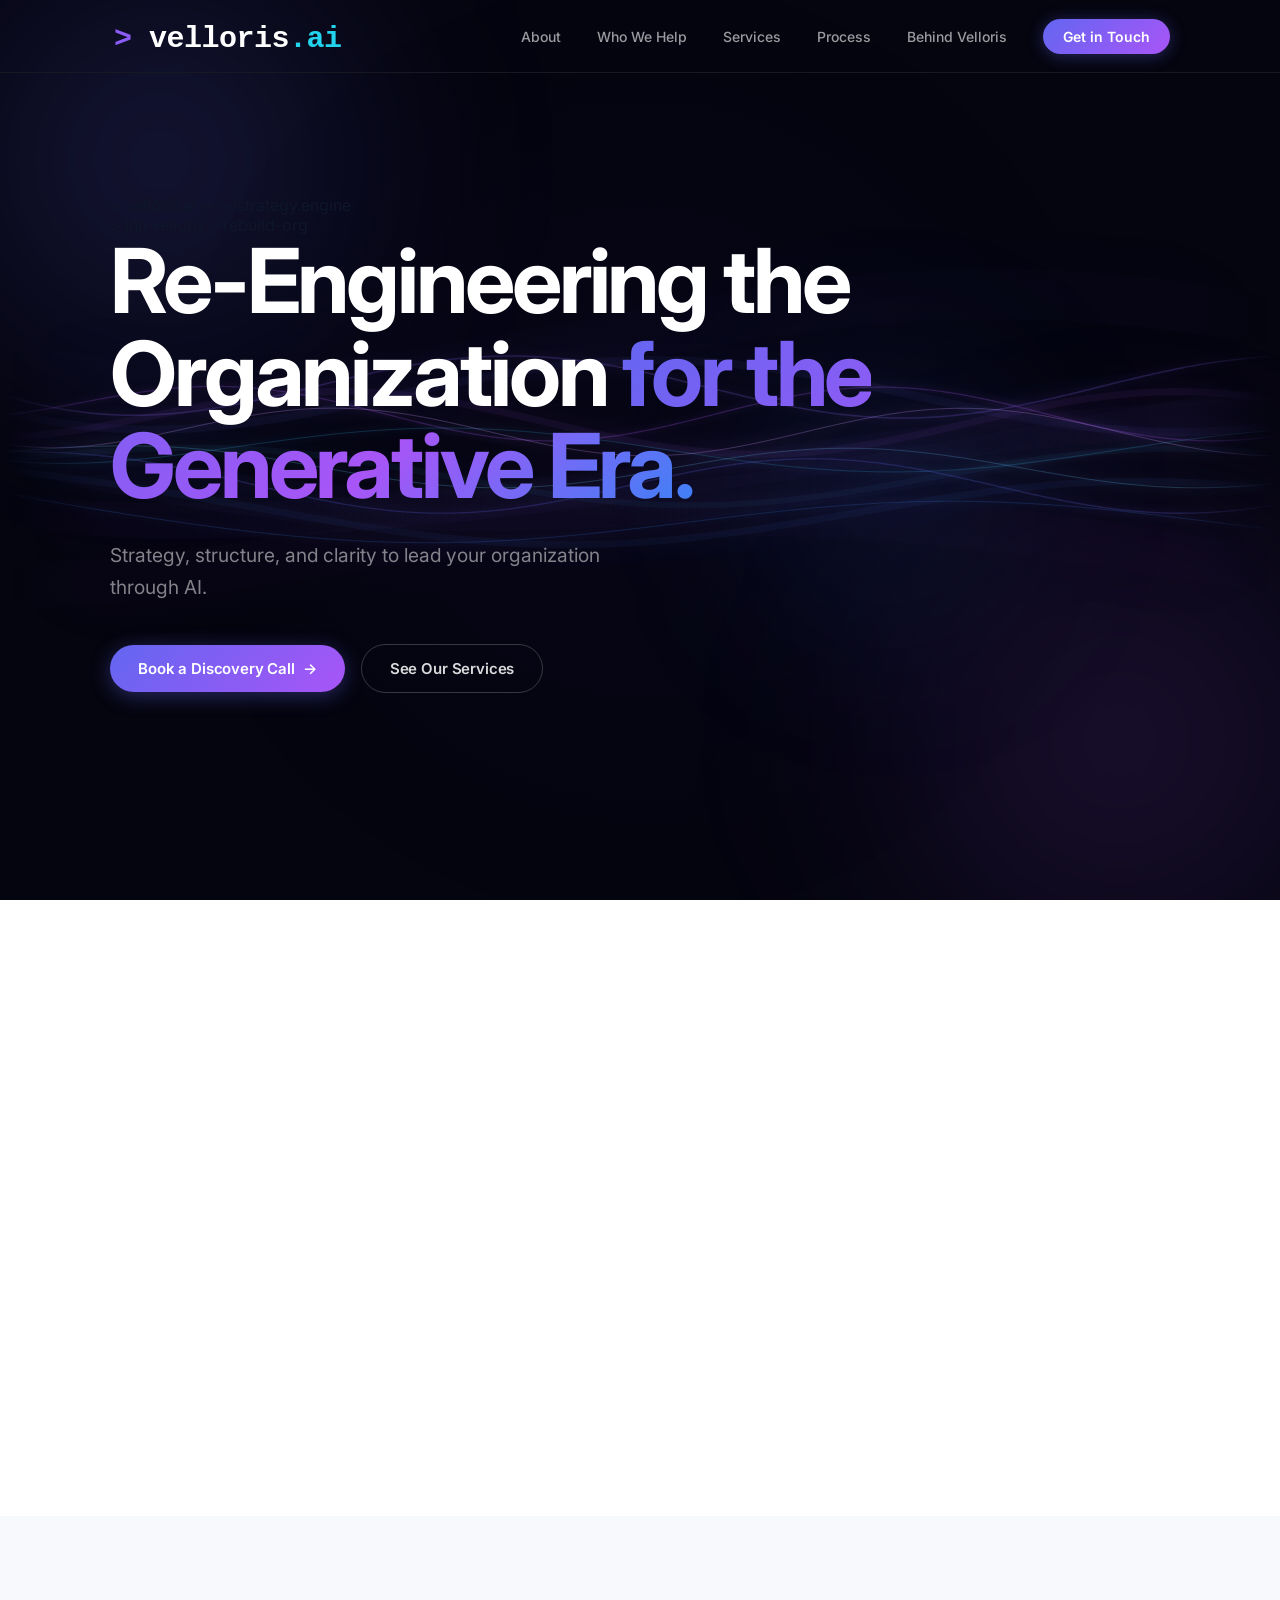
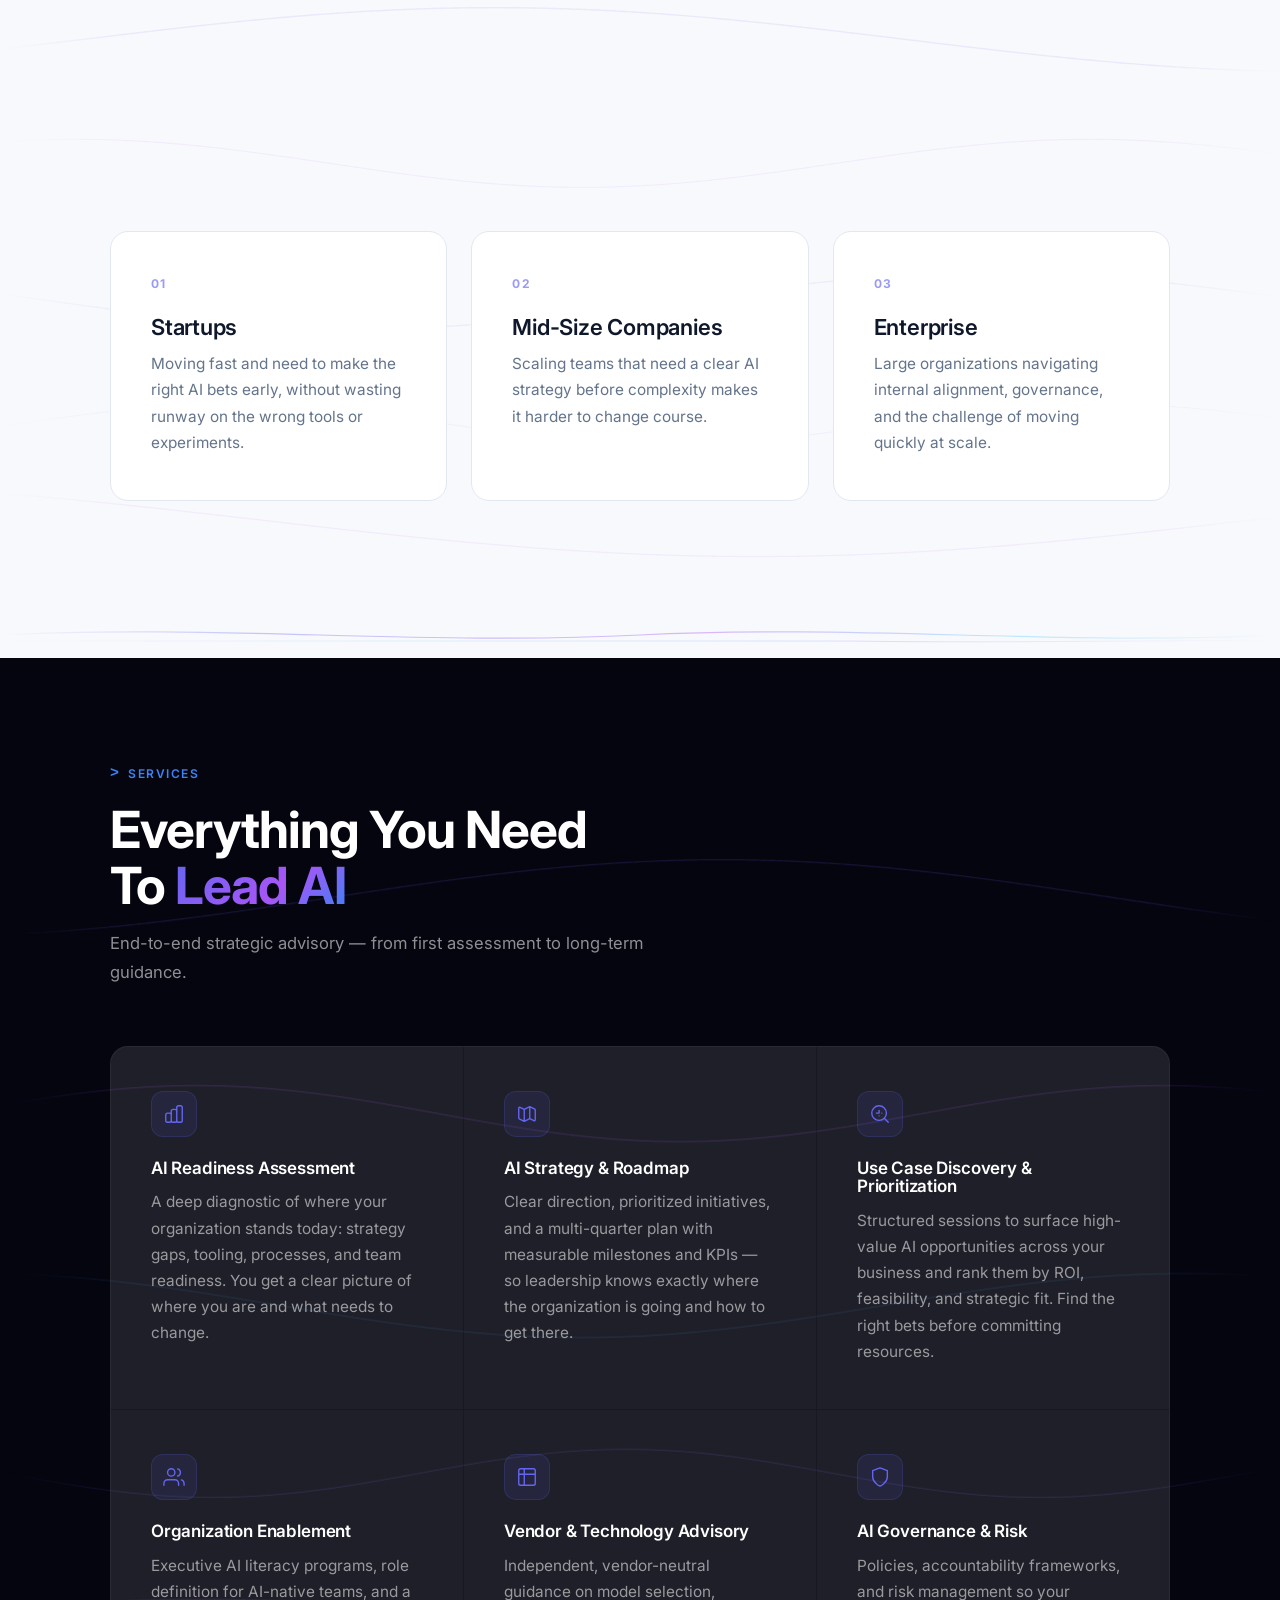
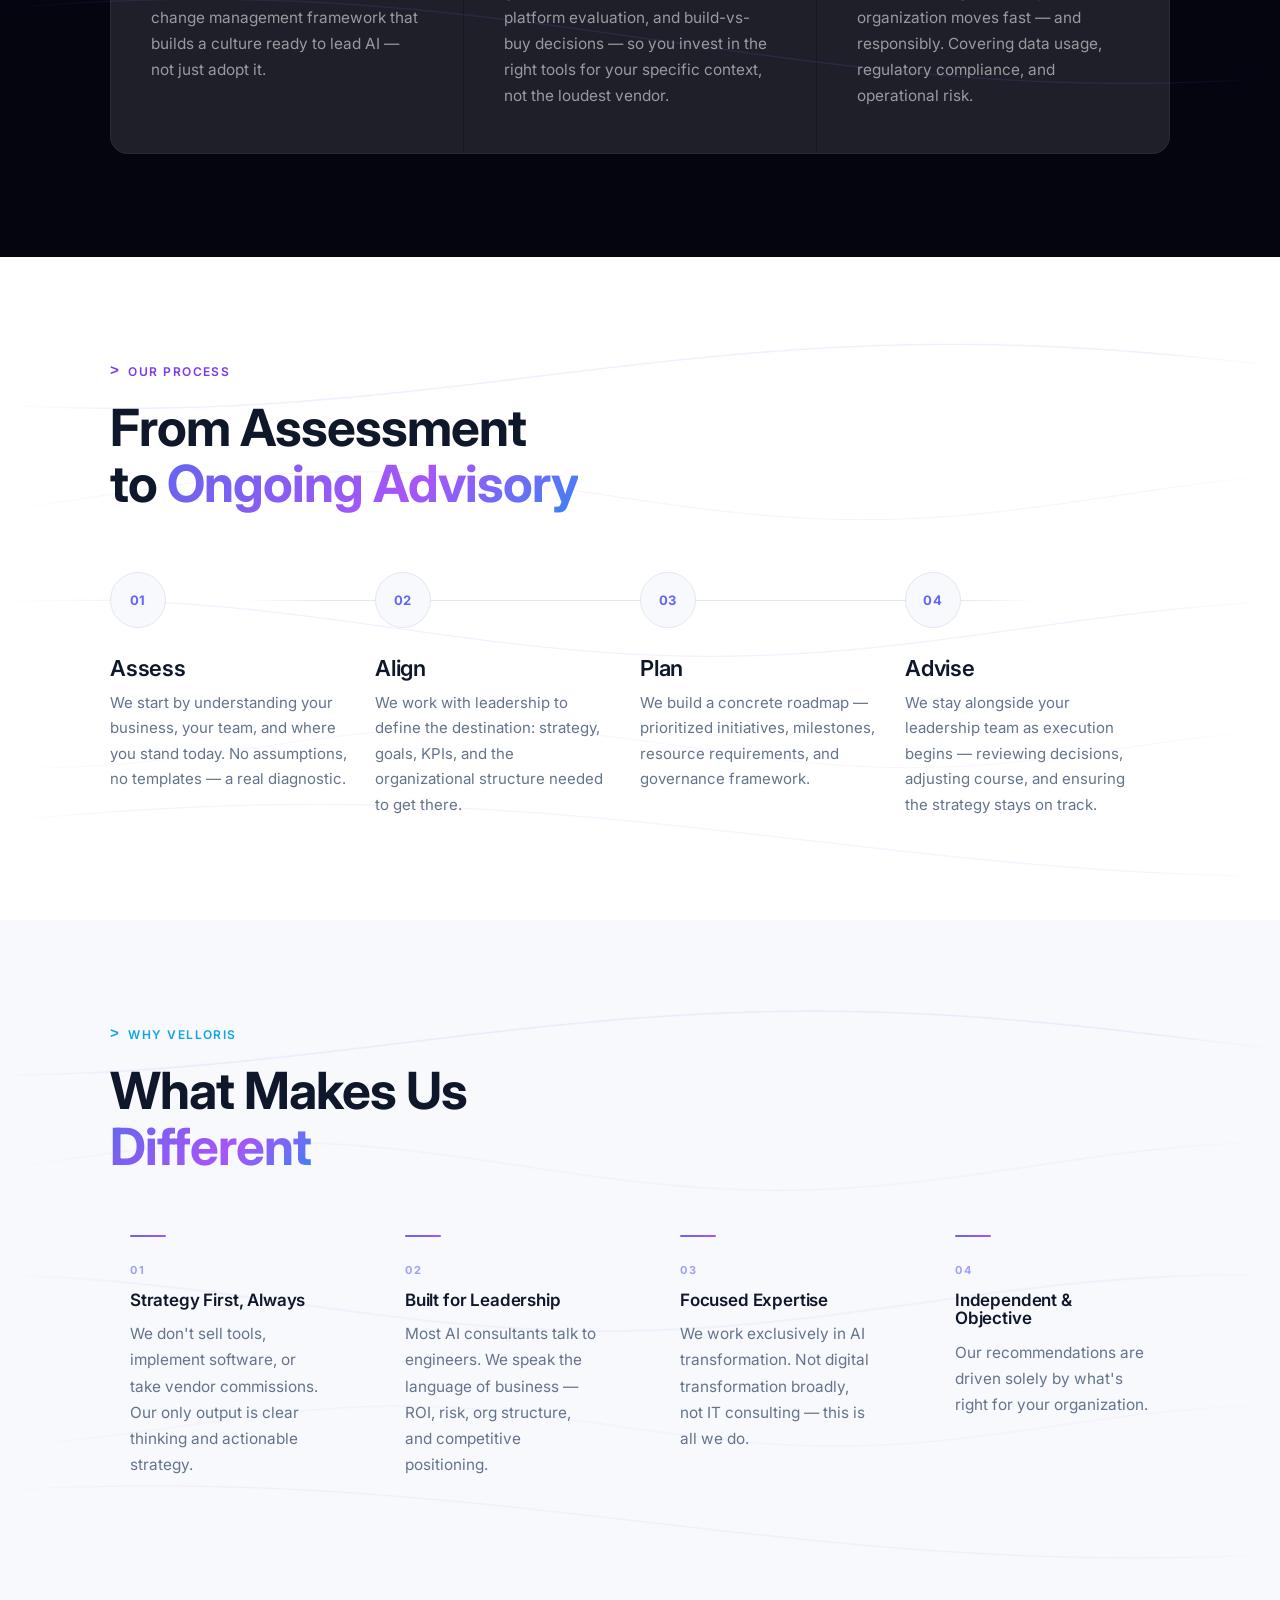
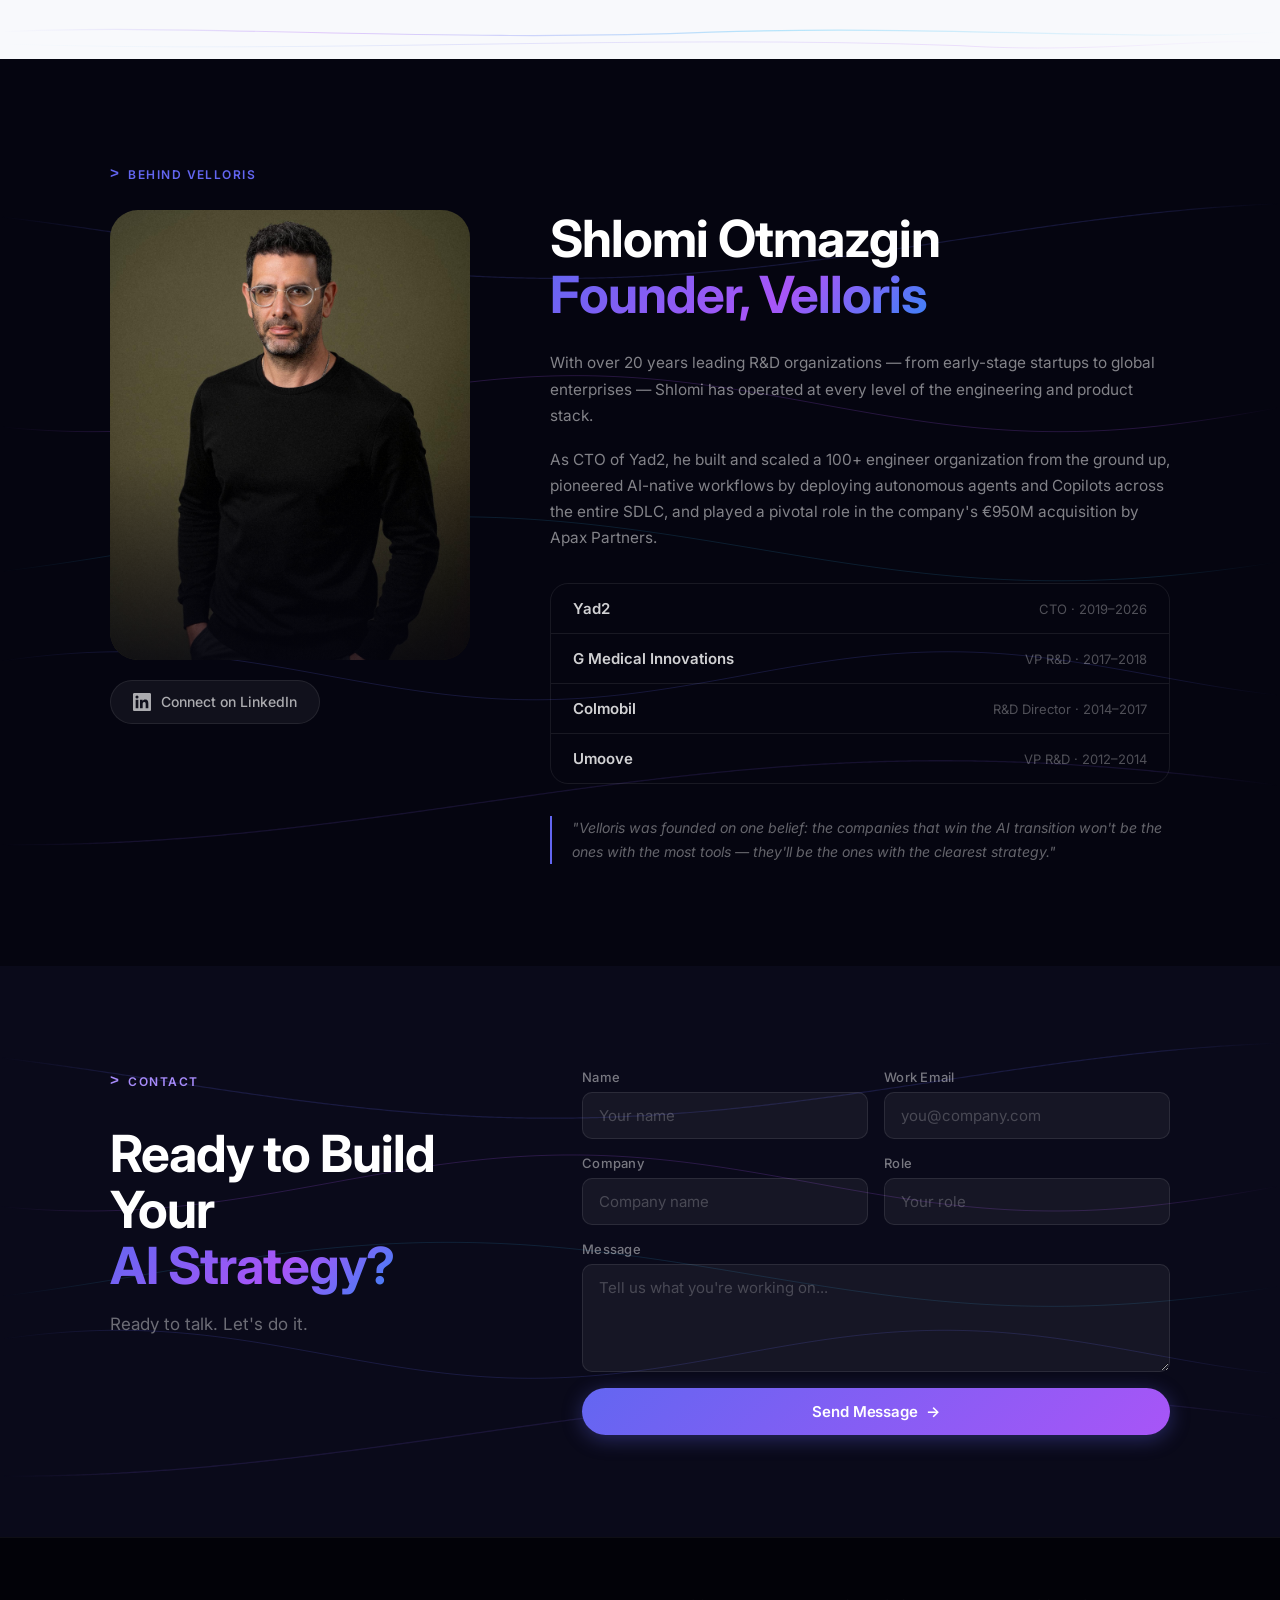
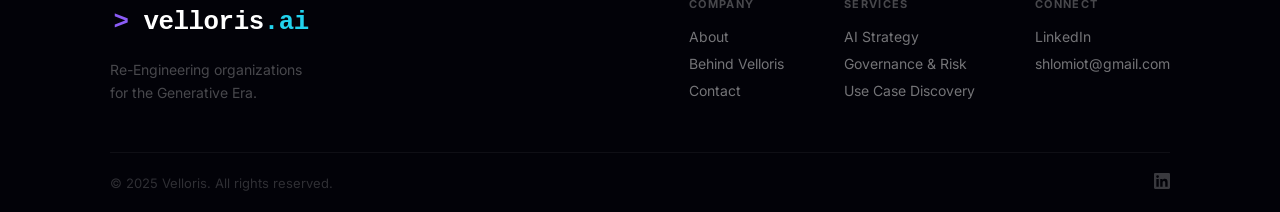
==== index.html @ d3eac925 "Replace hero markup with terminal bar + command-line structure Co-Authored-By: Claude Opus 4.8 <nore" ====
<!DOCTYPE html>
<html lang="en">
<head>
  <meta charset="UTF-8" />
  <meta name="viewport" content="width=device-width, initial-scale=1.0" />
  <title>Velloris — AI Strategy & Transformation</title>
  <meta name="description" content="Velloris helps leadership teams build the strategy and clarity needed to navigate the AI transition. Strategy-first advisory for C-Suite and R&D." />
  <link rel="preconnect" href="https://fonts.googleapis.com" />
  <link rel="preconnect" href="https://fonts.gstatic.com" crossorigin />
  <link href="https://fonts.googleapis.com/css2?family=Inter:ital,opsz,wght@0,14..32,300;0,14..32,400;0,14..32,500;0,14..32,600;0,14..32,700;0,14..32,800;0,14..32,900&family=JetBrains+Mono:wght@400;500;700&display=swap" rel="stylesheet" />
  <link rel="icon" type="image/svg+xml" href="favicon.svg" />
  <link rel="stylesheet" href="styles.css" />
</head>
<body>

  <!-- Scroll Progress -->
  <div class="scroll-bar" id="scrollBar"></div>

  <!-- NAV -->
  <nav class="nav" id="nav">
    <div class="nav-inner">
      <a href="#" class="nav-logo">
        <svg width="256" height="50" viewBox="0 0 256 50" fill="none" xmlns="http://www.w3.org/2000/svg">
          <text font-family="'Courier New', Courier, monospace" font-size="30" font-weight="700">
            <tspan x="4" y="36" fill="#8B5CF6">&gt; </tspan><tspan fill="#FFFFFF">velloris</tspan><tspan fill="#22D3EE">.ai</tspan>
          </text>
        </svg>
      </a>

      <ul class="nav-links" id="navLinks">
        <li><a href="#about" class="nav-link">About</a></li>
        <li><a href="#serve" class="nav-link">Who We Help</a></li>
        <li><a href="#services" class="nav-link">Services</a></li>
        <li><a href="#process" class="nav-link">Process</a></li>
        <li><a href="#team" class="nav-link">Behind Velloris</a></li>
        <li><a href="#contact" class="nav-link nav-cta">Get in Touch</a></li>
      </ul>

      <button class="hamburger" id="hamburger" aria-label="Open menu">
        <span></span><span></span><span></span>
      </button>
    </div>

    <div class="mobile-menu" id="mobileMenu">
      <ul>
        <li><a href="#about" class="mobile-link">About</a></li>
        <li><a href="#serve" class="mobile-link">Who We Help</a></li>
        <li><a href="#services" class="mobile-link">Services</a></li>
        <li><a href="#process" class="mobile-link">Process</a></li>
        <li><a href="#team" class="mobile-link">Behind Velloris</a></li>
        <li><a href="#contact" class="mobile-link mobile-link--cta">Get in Touch</a></li>
      </ul>
    </div>
  </nav>

  <!-- ===== HERO ===== -->
  <section class="hero" id="hero">

    <canvas id="heroCanvas"></canvas>

    <div class="hero-orb hero-orb-1"></div>
    <div class="hero-orb hero-orb-2"></div>
    <div class="hero-orb hero-orb-3"></div>

    <div class="hero-content">
      <div class="term-bar" id="termBar">
        <span class="term-dot term-dot--r"></span>
        <span class="term-dot term-dot--y"></span>
        <span class="term-dot term-dot--g"></span>
        <span class="term-id"><span class="term-chev">&gt;</span> velloris<span class="term-ai">.ai</span></span>
        <span class="term-sep">—</span>
        <span class="term-path">~/strategy.engine</span>
      </div>

      <div class="cmd-line" id="cmdLine"><span class="cmd-chev">&gt;</span> <span class="cmd-text">init velloris --rebuild-org</span></div>

      <h1 class="hero-heading" id="heroHeading">
        <span class="hl-line" id="hlLine1">Re-Engineering</span>
        <span class="hl-line" id="hlLine2">the Organization</span>
        <span class="hl-line grad-text" id="hlLine3">for the Generative Era.</span><span class="hl-cursor" id="hlCursor"></span>
      </h1>

      <p class="hero-sub" id="heroSub">Strategy, structure, and clarity to lead your organization through AI.</p>

      <div class="hero-ctas" id="heroCtas">
        <a href="#contact" class="btn btn-primary btn-mono">Book a Discovery Call <span class="btn-arrow">&rarr;</span></a>
        <a href="#services" class="btn btn-outline btn-mono">See Our Services</a>
      </div>
    </div>

  </section>

  <!-- ===== ABOUT ===== -->
  <section class="about section" id="about">
    <canvas class="section-wave"></canvas>
    <div class="container">
      <div class="section-label reveal" style="--label-color:#8B5CF6">About</div>
      <div class="about-grid">
        <div class="about-left">
          <h2 class="reveal-text">We Don't <span class="grad-text">Consult.</span><br/>We Transform.</h2>
          <p class="reveal">Velloris was built by practitioners who have led AI programs inside fast-moving tech companies. We've lived the chaos of balancing AI ambitions with engineering deadlines, product roadmaps, and data debt.</p>
          <p class="reveal">We don't hand you a strategy deck and disappear. We work alongside your leadership and teams to build a strategy your people can own, execute, and evolve — long after our engagement ends.</p>
        </div>
        <div class="about-right reveal">
          <div class="about-quote-block">
            <div class="about-quote-mark">"</div>
            <p class="about-quote-text">Built for the Teams Doing the Real Work</p>
            <span class="about-quote-sub">AI transformation doesn't happen at the C-suite level alone. It happens inside your R&D and engineering departments. That's where we focus.</span>
          </div>
        </div>
      </div>
    </div>
  </section>

  <!-- ===== WHO WE SERVE ===== -->
  <section class="serve section" id="serve">
    <canvas class="section-wave"></canvas>
    <div class="container">
      <div class="section-label reveal" style="--label-color:#22D3EE">Who We Help</div>
      <h2 class="section-heading reveal-text">Built for the People<br/>Making the <span class="grad-text">Decisions</span></h2>
      <div class="serve-grid">
        <div class="serve-card reveal-up">
          <div class="serve-num">01</div>
          <h3>Startups</h3>
          <p>Moving fast and need to make the right AI bets early, without wasting runway on the wrong tools or experiments.</p>
          <div class="serve-line"></div>
        </div>
        <div class="serve-card reveal-up" style="--delay:0.12s">
          <div class="serve-num">02</div>
          <h3>Mid-Size Companies</h3>
          <p>Scaling teams that need a clear AI strategy before complexity makes it harder to change course.</p>
          <div class="serve-line"></div>
        </div>
        <div class="serve-card reveal-up" style="--delay:0.24s">
          <div class="serve-num">03</div>
          <h3>Enterprise</h3>
          <p>Large organizations navigating internal alignment, governance, and the challenge of moving quickly at scale.</p>
          <div class="serve-line"></div>
        </div>
      </div>

      <!-- MOBILE ONLY: stacked tap cards -->
      <div class="serve-mobile-tabs">
        <div class="sstack-cards" id="sstack">
          <div class="sstack-card sstack-front" onclick="advanceSstack()">
            <div class="sstack-top">
              <div class="sstack-num">01</div>
              <div class="sstack-badge">Startups</div>
            </div>
            <div>
              <h3>Startups</h3>
              <p>Moving fast and need to make the right AI bets early, without wasting runway on the wrong tools or experiments.</p>
            </div>
          </div>
          <div class="sstack-card sstack-mid">
            <div class="sstack-top">
              <div class="sstack-num">02</div>
              <div class="sstack-badge sstack-badge--cyan">Mid-Size</div>
            </div>
            <div>
              <h3>Mid-Size Companies</h3>
              <p>Scaling teams that need a clear AI strategy before complexity makes it harder to change course.</p>
            </div>
          </div>
          <div class="sstack-card sstack-back">
            <div class="sstack-top">
              <div class="sstack-num">03</div>
              <div class="sstack-badge sstack-badge--blue">Enterprise</div>
            </div>
            <div>
              <h3>Enterprise</h3>
              <p>Large organizations navigating internal alignment, governance, and the challenge of moving quickly at scale.</p>
            </div>
          </div>
        </div>
        <div class="sstack-hint">Tap to advance</div>
        <div class="sstack-dots">
          <div class="sstack-dot active" id="ssdot0"></div>
          <div class="sstack-dot" id="ssdot1"></div>
          <div class="sstack-dot" id="ssdot2"></div>
        </div>
      </div>
    </div>
  </section>

  <!-- wave divider: light → dark -->
  <div class="wave-sep wave-sep--to-dark" aria-hidden="true">
    <svg viewBox="0 0 1440 56" preserveAspectRatio="none" xmlns="http://www.w3.org/2000/svg">
      <defs>
        <linearGradient id="sepg1" x1="0%" y1="0%" x2="100%" y2="0%">
          <stop offset="0%"   stop-color="#6366f1" stop-opacity="0"/>
          <stop offset="20%"  stop-color="#6366f1" stop-opacity="0.35"/>
          <stop offset="55%"  stop-color="#a855f7" stop-opacity="0.4"/>
          <stop offset="80%"  stop-color="#38bdf8" stop-opacity="0.3"/>
          <stop offset="100%" stop-color="#38bdf8" stop-opacity="0"/>
        </linearGradient>
        <linearGradient id="sepg2" x1="0%" y1="0%" x2="100%" y2="0%">
          <stop offset="0%"   stop-color="#a855f7" stop-opacity="0"/>
          <stop offset="30%"  stop-color="#38bdf8" stop-opacity="0.2"/>
          <stop offset="70%"  stop-color="#6366f1" stop-opacity="0.25"/>
          <stop offset="100%" stop-color="#6366f1" stop-opacity="0"/>
        </linearGradient>
      </defs>
      <path fill="none" stroke="url(#sepg1)" stroke-width="1.2">
        <animate attributeName="d" dur="9s" repeatCount="indefinite" calcMode="spline" keySplines="0.45 0 0.55 1;0.45 0 0.55 1"
          values="M0,32 C240,20 480,44 720,32 C960,20 1200,44 1440,32;M0,32 C240,44 480,20 720,32 C960,44 1200,20 1440,32;M0,32 C240,20 480,44 720,32 C960,20 1200,44 1440,32"/>
      </path>
      <path fill="none" stroke="url(#sepg2)" stroke-width="0.8">
        <animate attributeName="d" dur="13s" repeatCount="indefinite" calcMode="spline" keySplines="0.45 0 0.55 1;0.45 0 0.55 1"
          values="M0,38 C320,26 640,50 960,36 C1120,30 1320,46 1440,38;M0,38 C320,50 640,26 960,40 C1120,50 1320,28 1440,38;M0,38 C320,26 640,50 960,36 C1120,30 1320,46 1440,38"/>
      </path>
    </svg>
  </div>

  <!-- ===== SERVICES ===== -->
  <section class="services section dark-section" id="services">
    <canvas class="section-wave"></canvas>
    <div class="container">
      <div class="section-label reveal" style="--label-color:#3B82F6">Services</div>
      <h2 class="section-heading reveal-text">Everything You Need<br/>To <span class="grad-text">Lead AI</span></h2>
      <p class="section-sub reveal">End-to-end strategic advisory — from first assessment to long-term guidance.</p>
      <div class="svc-grid">

        <div class="svc-card reveal-up">
          <div class="svc-icon">
            <svg width="22" height="22" viewBox="0 0 24 24" fill="none"><path d="M9 19v-6a2 2 0 00-2-2H5a2 2 0 00-2 2v6a2 2 0 002 2h2a2 2 0 002-2zm0 0V9a2 2 0 012-2h2a2 2 0 012 2v10m-6 0a2 2 0 002 2h2a2 2 0 002-2m0 0V5a2 2 0 012-2h2a2 2 0 012 2v14a2 2 0 01-2 2h-2a2 2 0 01-2-2z" stroke="currentColor" stroke-width="1.5" stroke-linecap="round" stroke-linejoin="round"/></svg>
          </div>
          <h3>AI Readiness Assessment</h3>
          <p>A deep diagnostic of where your organization stands today: strategy gaps, tooling, processes, and team readiness. You get a clear picture of where you are and what needs to change.</p>
        </div>

        <div class="svc-card reveal-up" style="--delay:0.06s">
          <div class="svc-icon">
            <svg width="22" height="22" viewBox="0 0 24 24" fill="none"><path d="M9 20l-5.447-2.724A1 1 0 013 16.382V5.618a1 1 0 011.447-.894L9 7m0 13l6-3m-6 3V7m6 10l4.553 2.276A1 1 0 0021 18.382V7.618a1 1 0 00-.553-.894L15 4m0 13V4m0 0L9 7" stroke="currentColor" stroke-width="1.5" stroke-linecap="round" stroke-linejoin="round"/></svg>
          </div>
          <h3>AI Strategy & Roadmap</h3>
          <p>Clear direction, prioritized initiatives, and a multi-quarter plan with measurable milestones and KPIs — so leadership knows exactly where the organization is going and how to get there.</p>
        </div>

        <div class="svc-card reveal-up" style="--delay:0.12s">
          <div class="svc-icon">
            <svg width="22" height="22" viewBox="0 0 24 24" fill="none"><circle cx="11" cy="11" r="8" stroke="currentColor" stroke-width="1.5"/><path d="M21 21l-4.35-4.35" stroke="currentColor" stroke-width="1.5" stroke-linecap="round"/><path d="M11 8v3m0 3v.01M8 11h3m3 0h.01" stroke="currentColor" stroke-width="1.5" stroke-linecap="round"/></svg>
          </div>
          <h3>Use Case Discovery & Prioritization</h3>
          <p>Structured sessions to surface high-value AI opportunities across your business and rank them by ROI, feasibility, and strategic fit. Find the right bets before committing resources.</p>
        </div>

        <div class="svc-card reveal-up" style="--delay:0.18s">
          <div class="svc-icon">
            <svg width="22" height="22" viewBox="0 0 24 24" fill="none"><path d="M17 21v-2a4 4 0 00-4-4H5a4 4 0 00-4 4v2" stroke="currentColor" stroke-width="1.5" stroke-linecap="round"/><circle cx="9" cy="7" r="4" stroke="currentColor" stroke-width="1.5"/><path d="M23 21v-2a4 4 0 00-3-3.87M16 3.13a4 4 0 010 7.75" stroke="currentColor" stroke-width="1.5" stroke-linecap="round"/></svg>
          </div>
          <h3>Organization Enablement</h3>
          <p>Executive AI literacy programs, role definition for AI-native teams, and a change management framework that builds a culture ready to lead AI — not just adopt it.</p>
        </div>

        <div class="svc-card reveal-up" style="--delay:0.24s">
          <div class="svc-icon">
            <svg width="22" height="22" viewBox="0 0 24 24" fill="none"><path d="M9 3H5a2 2 0 00-2 2v4m6-6h10a2 2 0 012 2v4M9 3v18m0 0h10a2 2 0 002-2V9M9 21H5a2 2 0 01-2-2V9m0 0h18" stroke="currentColor" stroke-width="1.5" stroke-linecap="round" stroke-linejoin="round"/></svg>
          </div>
          <h3>Vendor & Technology Advisory</h3>
          <p>Independent, vendor-neutral guidance on model selection, platform evaluation, and build-vs-buy decisions — so you invest in the right tools for your specific context, not the loudest vendor.</p>
        </div>

        <div class="svc-card reveal-up" style="--delay:0.30s">
          <div class="svc-icon">
            <svg width="22" height="22" viewBox="0 0 24 24" fill="none"><path d="M12 22s8-4 8-10V5l-8-3-8 3v7c0 6 8 10 8 10z" stroke="currentColor" stroke-width="1.5" stroke-linecap="round" stroke-linejoin="round"/></svg>
          </div>
          <h3>AI Governance & Risk</h3>
          <p>Policies, accountability frameworks, and risk management so your organization moves fast — and responsibly. Covering data usage, regulatory compliance, and operational risk.</p>
        </div>

      </div>

      <!-- MOBILE ONLY: accordion -->
      <div class="svc-mobile-acc">
        <div class="macc-item" onclick="macc(this)">
          <button class="macc-trigger">
            <div class="macc-icon"><svg width="18" height="18" viewBox="0 0 24 24" fill="none"><path d="M9 19v-6a2 2 0 00-2-2H5a2 2 0 00-2 2v6a2 2 0 002 2h2a2 2 0 002-2zm0 0V9a2 2 0 012-2h2a2 2 0 012 2v10m-6 0a2 2 0 002 2h2a2 2 0 002-2m0 0V5a2 2 0 012-2h2a2 2 0 012 2v14a2 2 0 01-2 2h-2a2 2 0 01-2-2z" stroke="currentColor" stroke-width="1.5" stroke-linecap="round" stroke-linejoin="round"/></svg></div>
            <h3>AI Readiness Assessment</h3>
            <svg class="macc-chev" viewBox="0 0 24 24" fill="none"><path d="M6 9l6 6 6-6" stroke="currentColor" stroke-width="2" stroke-linecap="round" stroke-linejoin="round"/></svg>
          </button>
          <div class="macc-body"><p>A deep diagnostic of where your organization stands today: strategy gaps, tooling, processes, and team readiness. You get a clear picture of where you are and what needs to change.</p></div>
        </div>
        <div class="macc-item" onclick="macc(this)">
          <button class="macc-trigger">
            <div class="macc-icon"><svg width="18" height="18" viewBox="0 0 24 24" fill="none"><path d="M9 20l-5.447-2.724A1 1 0 013 16.382V5.618a1 1 0 011.447-.894L9 7m0 13l6-3m-6 3V7m6 10l4.553 2.276A1 1 0 0021 18.382V7.618a1 1 0 00-.553-.894L15 4m0 13V4m0 0L9 7" stroke="currentColor" stroke-width="1.5" stroke-linecap="round" stroke-linejoin="round"/></svg></div>
            <h3>AI Strategy & Roadmap</h3>
            <svg class="macc-chev" viewBox="0 0 24 24" fill="none"><path d="M6 9l6 6 6-6" stroke="currentColor" stroke-width="2" stroke-linecap="round" stroke-linejoin="round"/></svg>
          </button>
          <div class="macc-body"><p>Clear direction, prioritized initiatives, and a multi-quarter plan with measurable milestones and KPIs — so leadership knows exactly where the organization is going and how to get there.</p></div>
        </div>
        <div class="macc-item" onclick="macc(this)">
          <button class="macc-trigger">
            <div class="macc-icon"><svg width="18" height="18" viewBox="0 0 24 24" fill="none"><circle cx="11" cy="11" r="8" stroke="currentColor" stroke-width="1.5"/><path d="M21 21l-4.35-4.35" stroke="currentColor" stroke-width="1.5" stroke-linecap="round"/><path d="M11 8v3m0 3v.01M8 11h3m3 0h.01" stroke="currentColor" stroke-width="1.5" stroke-linecap="round"/></svg></div>
            <h3>Use Case Discovery & Prioritization</h3>
            <svg class="macc-chev" viewBox="0 0 24 24" fill="none"><path d="M6 9l6 6 6-6" stroke="currentColor" stroke-width="2" stroke-linecap="round" stroke-linejoin="round"/></svg>
          </button>
          <div class="macc-body"><p>Structured sessions to surface high-value AI opportunities across your business and rank them by ROI, feasibility, and strategic fit. Find the right bets before committing resources.</p></div>
        </div>
        <div class="macc-item" onclick="macc(this)">
          <button class="macc-trigger">
            <div class="macc-icon"><svg width="18" height="18" viewBox="0 0 24 24" fill="none"><path d="M17 21v-2a4 4 0 00-4-4H5a4 4 0 00-4 4v2" stroke="currentColor" stroke-width="1.5" stroke-linecap="round"/><circle cx="9" cy="7" r="4" stroke="currentColor" stroke-width="1.5"/><path d="M23 21v-2a4 4 0 00-3-3.87M16 3.13a4 4 0 010 7.75" stroke="currentColor" stroke-width="1.5" stroke-linecap="round"/></svg></div>
            <h3>Organization Enablement</h3>
            <svg class="macc-chev" viewBox="0 0 24 24" fill="none"><path d="M6 9l6 6 6-6" stroke="currentColor" stroke-width="2" stroke-linecap="round" stroke-linejoin="round"/></svg>
          </button>
          <div class="macc-body"><p>Executive AI literacy programs, role definition for AI-native teams, and a change management framework that builds a culture ready to lead AI — not just adopt it.</p></div>
        </div>
        <div class="macc-item" onclick="macc(this)">
          <button class="macc-trigger">
            <div class="macc-icon"><svg width="18" height="18" viewBox="0 0 24 24" fill="none"><path d="M9 3H5a2 2 0 00-2 2v4m6-6h10a2 2 0 012 2v4M9 3v18m0 0h10a2 2 0 002-2V9M9 21H5a2 2 0 01-2-2V9m0 0h18" stroke="currentColor" stroke-width="1.5" stroke-linecap="round" stroke-linejoin="round"/></svg></div>
            <h3>Vendor & Technology Advisory</h3>
            <svg class="macc-chev" viewBox="0 0 24 24" fill="none"><path d="M6 9l6 6 6-6" stroke="currentColor" stroke-width="2" stroke-linecap="round" stroke-linejoin="round"/></svg>
          </button>
          <div class="macc-body"><p>Independent, vendor-neutral guidance on model selection, platform evaluation, and build-vs-buy decisions — so you invest in the right tools for your specific context, not the loudest vendor.</p></div>
        </div>
        <div class="macc-item" onclick="macc(this)">
          <button class="macc-trigger">
            <div class="macc-icon"><svg width="18" height="18" viewBox="0 0 24 24" fill="none"><path d="M12 22s8-4 8-10V5l-8-3-8 3v7c0 6 8 10 8 10z" stroke="currentColor" stroke-width="1.5" stroke-linecap="round" stroke-linejoin="round"/></svg></div>
            <h3>AI Governance & Risk</h3>
            <svg class="macc-chev" viewBox="0 0 24 24" fill="none"><path d="M6 9l6 6 6-6" stroke="currentColor" stroke-width="2" stroke-linecap="round" stroke-linejoin="round"/></svg>
          </button>
          <div class="macc-body"><p>Policies, accountability frameworks, and risk management so your organization moves fast — and responsibly. Covering data usage, regulatory compliance, and operational risk.</p></div>
        </div>
      </div>

    </div>
  </section>

  <!-- ===== PROCESS ===== -->
  <section class="process section" id="process">
    <canvas class="section-wave"></canvas>
    <div class="container">
      <div class="section-label reveal" style="--label-color:#7C3AED">Our Process</div>
      <h2 class="section-heading reveal-text">From Assessment<br/>to <span class="grad-text">Ongoing Advisory</span></h2>
      <div class="process-track">
        <div class="process-step reveal-up">
          <div class="step-num">01</div>
          <div class="step-body">
            <h3>Assess</h3>
            <p>We start by understanding your business, your team, and where you stand today. No assumptions, no templates — a real diagnostic.</p>
          </div>
        </div>
        <div class="process-step reveal-up" style="--delay:0.1s">
          <div class="step-num">02</div>
          <div class="step-body">
            <h3>Align</h3>
            <p>We work with leadership to define the destination: strategy, goals, KPIs, and the organizational structure needed to get there.</p>
          </div>
        </div>
        <div class="process-step reveal-up" style="--delay:0.2s">
          <div class="step-num">03</div>
          <div class="step-body">
            <h3>Plan</h3>
            <p>We build a concrete roadmap — prioritized initiatives, milestones, resource requirements, and governance framework.</p>
          </div>
        </div>
        <div class="process-step reveal-up" style="--delay:0.3s">
          <div class="step-num">04</div>
          <div class="step-body">
            <h3>Advise</h3>
            <p>We stay alongside your leadership team as execution begins — reviewing decisions, adjusting course, and ensuring the strategy stays on track.</p>
          </div>
        </div>
      </div>
    </div>
  </section>

  <!-- ===== WHY AGENTGRID ===== -->
  <section class="why section" id="why">
    <canvas class="section-wave"></canvas>
    <div class="container">
      <div class="section-label reveal" style="--label-color:#0EA5E9">Why Velloris</div>
      <h2 class="section-heading reveal-text">What Makes Us<br/><span class="grad-text">Different</span></h2>
      <div class="why-grid">
        <div class="why-item reveal-up">
          <div class="why-num">01</div>
          <h3>Strategy First, Always</h3>
          <p>We don't sell tools, implement software, or take vendor commissions. Our only output is clear thinking and actionable strategy.</p>
        </div>
        <div class="why-item reveal-up" style="--delay:0.1s">
          <div class="why-num">02</div>
          <h3>Built for Leadership</h3>
          <p>Most AI consultants talk to engineers. We speak the language of business — ROI, risk, org structure, and competitive positioning.</p>
        </div>
        <div class="why-item reveal-up" style="--delay:0.15s">
          <div class="why-num">03</div>
          <h3>Focused Expertise</h3>
          <p>We work exclusively in AI transformation. Not digital transformation broadly, not IT consulting — this is all we do.</p>
        </div>
        <div class="why-item reveal-up" style="--delay:0.2s">
          <div class="why-num">04</div>
          <h3>Independent & Objective</h3>
          <p>Our recommendations are driven solely by what's right for your organization.</p>
        </div>
      </div>
    </div>
  </section>

  <!-- wave divider: light → dark -->
  <div class="wave-sep wave-sep--to-dark" aria-hidden="true">
    <svg viewBox="0 0 1440 56" preserveAspectRatio="none" xmlns="http://www.w3.org/2000/svg">
      <defs>
        <linearGradient id="sepg3" x1="0%" y1="0%" x2="100%" y2="0%">
          <stop offset="0%"   stop-color="#6366f1" stop-opacity="0"/>
          <stop offset="25%"  stop-color="#a855f7" stop-opacity="0.3"/>
          <stop offset="60%"  stop-color="#38bdf8" stop-opacity="0.35"/>
          <stop offset="100%" stop-color="#38bdf8" stop-opacity="0"/>
        </linearGradient>
        <linearGradient id="sepg4" x1="0%" y1="0%" x2="100%" y2="0%">
          <stop offset="0%"   stop-color="#38bdf8" stop-opacity="0"/>
          <stop offset="35%"  stop-color="#6366f1" stop-opacity="0.2"/>
          <stop offset="75%"  stop-color="#a855f7" stop-opacity="0.22"/>
          <stop offset="100%" stop-color="#a855f7" stop-opacity="0"/>
        </linearGradient>
      </defs>
      <path fill="none" stroke="url(#sepg3)" stroke-width="1.2">
        <animate attributeName="d" dur="11s" repeatCount="indefinite" calcMode="spline" keySplines="0.45 0 0.55 1;0.45 0 0.55 1"
          values="M0,28 C200,16 500,42 800,28 C1050,18 1280,40 1440,28;M0,28 C200,40 500,16 800,30 C1050,42 1280,18 1440,28;M0,28 C200,16 500,42 800,28 C1050,18 1280,40 1440,28"/>
      </path>
      <path fill="none" stroke="url(#sepg4)" stroke-width="0.8">
        <animate attributeName="d" dur="16s" repeatCount="indefinite" calcMode="spline" keySplines="0.45 0 0.55 1;0.45 0 0.55 1"
          values="M0,40 C360,28 720,52 1080,38 C1240,32 1380,46 1440,40;M0,40 C360,52 720,28 1080,42 C1240,52 1380,30 1440,40;M0,40 C360,28 720,52 1080,38 C1240,32 1380,46 1440,40"/>
      </path>
    </svg>
  </div>

  <!-- ===== TEAM ===== -->
  <section class="team section dark-section" id="team">
    <canvas class="section-wave"></canvas>
    <div class="container">
      <div class="section-label reveal" style="--label-color:#6366F1">Behind Velloris</div>
      <div class="team-grid">
        <div class="team-photo-col reveal-up">
          <div class="team-photo-wrap">
            <img src="assets/shlomi.jpg" alt="Shlomi Otmazgin — Founder, Velloris" />
            <div class="team-photo-glow"></div>
          </div>
          <a href="https://www.linkedin.com/in/shlomiot/" target="_blank" rel="noopener noreferrer" class="linkedin-btn">
            <svg width="18" height="18" viewBox="0 0 24 24" fill="currentColor"><path d="M20.447 20.452h-3.554v-5.569c0-1.328-.027-3.037-1.852-3.037-1.853 0-2.136 1.445-2.136 2.939v5.667H9.351V9h3.414v1.561h.046c.477-.9 1.637-1.85 3.37-1.85 3.601 0 4.267 2.37 4.267 5.455v6.286zM5.337 7.433a2.062 2.062 0 01-2.063-2.065 2.064 2.064 0 112.063 2.065zm1.782 13.019H3.555V9h3.564v11.452zM22.225 0H1.771C.792 0 0 .774 0 1.729v20.542C0 23.227.792 24 1.771 24h20.451C23.2 24 24 23.227 24 22.271V1.729C24 .774 23.2 0 22.222 0h.003z"/></svg>
            Connect on LinkedIn
          </a>
        </div>
        <div class="team-bio">
          <h2 class="reveal-text">Shlomi Otmazgin<br/><span class="grad-text">Founder, Velloris</span></h2>
          <p class="reveal">With over 20 years leading R&D organizations — from early-stage startups to global enterprises — Shlomi has operated at every level of the engineering and product stack.</p>
          <p class="reveal">As CTO of Yad2, he built and scaled a 100+ engineer organization from the ground up, pioneered AI-native workflows by deploying autonomous agents and Copilots across the entire SDLC, and played a pivotal role in the company's €950M acquisition by Apax Partners.</p>
          <div class="team-career reveal">
            <div class="career-item">
              <span class="career-co">Yad2</span>
              <span class="career-role">CTO · 2019–2026</span>
            </div>
            <div class="career-item">
              <span class="career-co">G Medical Innovations</span>
              <span class="career-role">VP R&D · 2017–2018</span>
            </div>
            <div class="career-item">
              <span class="career-co">Colmobil</span>
              <span class="career-role">R&D Director · 2014–2017</span>
            </div>
            <div class="career-item">
              <span class="career-co">Umoove</span>
              <span class="career-role">VP R&D · 2012–2014</span>
            </div>
          </div>
          <blockquote class="team-quote reveal">
            "Velloris was founded on one belief: the companies that win the AI transition won't be the ones with the most tools — they'll be the ones with the clearest strategy."
          </blockquote>
        </div>
      </div>
    </div>
  </section>

  <!-- ===== CONTACT ===== -->
  <section class="contact section dark-section" id="contact">
    <canvas class="section-wave"></canvas>
    <div class="container">
      <div class="contact-inner">
        <div class="contact-text">
          <div class="section-label reveal" style="--label-color:#A78BFA">Contact</div>
          <h2 class="reveal-text">Ready to Build Your<br/><span class="grad-text">AI Strategy?</span></h2>
          <p class="reveal">Ready to talk. Let's do it.</p>
        </div>
        <form class="contact-form reveal-up" id="contactForm" novalidate>
          <div class="form-row">
            <div class="form-field">
              <label for="fname">Name</label>
              <input type="text" id="fname" name="name" placeholder="Your name" autocomplete="name" required />
            </div>
            <div class="form-field">
              <label for="femail">Work Email</label>
              <input type="email" id="femail" name="email" placeholder="you@company.com" autocomplete="email" required />
            </div>
          </div>
          <div class="form-row">
            <div class="form-field">
              <label for="fcompany">Company</label>
              <input type="text" id="fcompany" name="company" placeholder="Company name" autocomplete="organization" />
            </div>
            <div class="form-field">
              <label for="frole">Role</label>
              <input type="text" id="frole" name="role" placeholder="Your role" />
            </div>
          </div>
          <div class="form-field">
            <label for="fmessage">Message</label>
            <textarea id="fmessage" name="message" placeholder="Tell us what you're working on..." rows="4" required></textarea>
          </div>
          <button type="submit" class="btn btn-primary btn-full" id="formSubmit">
            <span class="btn-text">Send Message</span>
            <span class="btn-arrow">→</span>
          </button>
          <div class="form-success" id="formSuccess">
            <svg width="20" height="20" viewBox="0 0 24 24" fill="none"><path d="M9 12l2 2 4-4m6 2a9 9 0 11-18 0 9 9 0 0118 0z" stroke="currentColor" stroke-width="1.5" stroke-linecap="round" stroke-linejoin="round"/></svg>
            Message sent. We'll be in touch shortly.
          </div>
        </form>
      </div>
    </div>
  </section>

  <!-- ===== FOOTER ===== -->
  <footer class="footer">
    <div class="container">
      <div class="footer-inner">
        <div class="footer-brand">
          <a href="#" class="nav-logo">
            <svg width="230" height="44" viewBox="0 0 256 50" fill="none" xmlns="http://www.w3.org/2000/svg">
              <text font-family="'Courier New', Courier, monospace" font-size="30" font-weight="700">
                <tspan x="4" y="36" fill="#8B5CF6">&gt; </tspan><tspan fill="#FFFFFF">velloris</tspan><tspan fill="#22D3EE">.ai</tspan>
              </text>
            </svg>
          </a>
          <p>Re-Engineering organizations<br/>for the Generative Era.</p>
        </div>
        <div class="footer-links">
          <div class="footer-col">
            <h4>Company</h4>
            <a href="#about">About</a>
            <a href="#team">Behind Velloris</a>
            <a href="#contact">Contact</a>
          </div>
          <div class="footer-col">
            <h4>Services</h4>
            <a href="#services">AI Strategy</a>
            <a href="#services">Governance & Risk</a>
            <a href="#services">Use Case Discovery</a>
          </div>
          <div class="footer-col">
            <h4>Connect</h4>
            <a href="https://www.linkedin.com/in/shlomiot/" target="_blank" rel="noopener">LinkedIn</a>
            <a href="mailto:shlomiot@gmail.com">shlomiot@gmail.com</a>
          </div>
        </div>
      </div>
      <div class="footer-bottom">
        <span>© 2025 Velloris. All rights reserved.</span>
        <a href="https://www.linkedin.com/in/shlomiot/" target="_blank" rel="noopener" class="footer-li">
          <svg width="16" height="16" viewBox="0 0 24 24" fill="currentColor"><path d="M20.447 20.452h-3.554v-5.569c0-1.328-.027-3.037-1.852-3.037-1.853 0-2.136 1.445-2.136 2.939v5.667H9.351V9h3.414v1.561h.046c.477-.9 1.637-1.85 3.37-1.85 3.601 0 4.267 2.37 4.267 5.455v6.286zM5.337 7.433a2.062 2.062 0 01-2.063-2.065 2.064 2.064 0 112.063 2.065zm1.782 13.019H3.555V9h3.564v11.452zM22.225 0H1.771C.792 0 0 .774 0 1.729v20.542C0 23.227.792 24 1.771 24h20.451C23.2 24 24 23.227 24 22.271V1.729C24 .774 23.2 0 22.222 0h.003z"/></svg>
        </a>
      </div>
    </div>
  </footer>

  <script src="script.js"></script>
  <script>
    // stacked cards — who we help
    (function(){
      const DATA = [
        { num:'01', badge:'Startups',          badgeMod:'',              title:'Startups',           body:'Moving fast and need to make the right AI bets early, without wasting runway on the wrong tools or experiments.' },
        { num:'02', badge:'Mid-Size',           badgeMod:'sstack-badge--cyan', title:'Mid-Size Companies', body:'Scaling teams that need a clear AI strategy before complexity makes it harder to change course.' },
        { num:'03', badge:'Enterprise',         badgeMod:'sstack-badge--blue', title:'Enterprise',         body:'Large organizations navigating internal alignment, governance, and the challenge of moving quickly at scale.' }
      ];
      let top = 0; // index of card currently on top

      function cardHTML(d) {
        return `<div class="sstack-top"><div class="sstack-num">${d.num}</div><div class="sstack-badge ${d.badgeMod}">${d.badge}</div></div><div><h3>${d.title}</h3><p>${d.body}</p></div>`;
      }

      function updateDots() {
        document.querySelectorAll('.sstack-dot').forEach((d,i) => d.classList.toggle('active', i===top));
      }

      function advanceSstack() {
        const cards = document.querySelectorAll('.sstack-card');
        const front = cards[0];

        // animate exit
        front.classList.add('sstack-exit');
        front.style.cursor = 'default';

        setTimeout(function(){
          // move to bottom of DOM (z-index lowest), reset
          front.classList.remove('sstack-exit', 'sstack-front');
          front.style.cssText = '';
          front.classList.add('sstack-back');
          front.onclick = null;
          document.getElementById('sstack').appendChild(front);

          // re-assign classes to all 3 in new order
          const updated = document.querySelectorAll('.sstack-card');
          updated[0].classList.remove('sstack-mid','sstack-back'); updated[0].classList.add('sstack-front'); updated[0].onclick = advanceSstack; updated[0].style.cssText = '';
          updated[1].classList.remove('sstack-front','sstack-back'); updated[1].classList.add('sstack-mid'); updated[1].style.cssText = '';
          updated[2].classList.remove('sstack-front','sstack-mid'); updated[2].classList.add('sstack-back'); updated[2].style.cssText = '';

          top = (top + 1) % 3;
          updateDots();
        }, 380);
      }

      window.advanceSstack = advanceSstack;
      updateDots();
    })();

    function macc(item) { item.classList.toggle('open'); }
  </script>
</body>
</html>
---- styles.css ----
/* ============================================================
   AGENTGRID — STYLES
   ============================================================ */

/* ---- VARIABLES ---- */
:root {
  --black:     #050510;
  --dark:      #0a0a1a;
  --white:     #ffffff;
  --off:       #f8f9fc;
  --text:      #0f172a;
  --muted:     #64748b;
  --border:    #e2e8f0;
  --border-d:  rgba(255,255,255,0.08);

  --accent:    #6366f1;
  --accent-2:  #a855f7;
  --grad:      linear-gradient(135deg, #6366f1 0%, #a855f7 100%);
  --grad-text: linear-gradient(135deg, #6366f1 0%, #a855f7 60%, #3b82f6 100%);
  --mono:      'JetBrains Mono', ui-monospace, 'SF Mono', Menlo, monospace;

  --nav-h:     72px;
  --container: 1180px;
  --pad:       clamp(60px, 8vw, 120px);

  --ease:      cubic-bezier(0.4, 0, 0.2, 1);
  --ease-out:  cubic-bezier(0, 0, 0.2, 1);
  --spring:    cubic-bezier(0.34, 1.56, 0.64, 1);
  --smooth:    cubic-bezier(0.16, 1, 0.3, 1);

  --r-sm: 10px;
  --r-md: 18px;
  --r-lg: 28px;

  --shadow:      0 4px 24px rgba(0,0,0,0.06);
  --shadow-md:   0 8px 40px rgba(0,0,0,0.1);
  --shadow-glow: 0 0 40px rgba(99,102,241,0.25);
}

/* ---- RESET ---- */
*, *::before, *::after { box-sizing: border-box; margin: 0; padding: 0; }
html { scroll-behavior: smooth; font-size: 16px; }
body {
  font-family: 'Inter', -apple-system, BlinkMacSystemFont, sans-serif;
  color: var(--text);
  background: var(--white);
  overflow-x: hidden;
  -webkit-font-smoothing: antialiased;
}
img { display: block; max-width: 100%; }
a { text-decoration: none; color: inherit; }
ul { list-style: none; }
button { border: none; background: none; cursor: pointer; font-family: inherit; }
input, textarea, select { font-family: inherit; }

/* ---- TYPOGRAPHY ---- */
h1, h2, h3, h4 { font-weight: 700; line-height: 1.1; letter-spacing: -0.02em; }
h1 { font-size: clamp(48px, 6vw, 88px); }
h2 { font-size: clamp(36px, 4vw, 60px); }
h3 { font-size: clamp(18px, 2vw, 22px); font-weight: 600; letter-spacing: -0.01em; }
p  { font-size: clamp(15px, 1.2vw, 17px); line-height: 1.7; color: var(--muted); }

/* ---- GRADIENT TEXT ---- */
.grad-text {
  background: var(--grad-text);
  -webkit-background-clip: text;
  -webkit-text-fill-color: transparent;
  background-clip: text;
}

/* ---- LAYOUT ---- */
.container {
  max-width: var(--container);
  margin: 0 auto;
  padding: 0 clamp(20px, 5vw, 60px);
}
.section { padding: var(--pad) 0; }
.dark-section {
  background: var(--black);
  color: var(--white);
}
.dark-section p { color: rgba(255,255,255,0.55); }
.dark-section h2, .dark-section h3 { color: var(--white); }

/* ---- BUTTONS ---- */
.btn {
  display: inline-flex;
  align-items: center;
  gap: 8px;
  padding: 14px 28px;
  border-radius: 100px;
  font-size: 15px;
  font-weight: 600;
  letter-spacing: -0.01em;
  transition: all 0.22s var(--ease);
  cursor: pointer;
  white-space: nowrap;
}
.btn-primary {
  background: var(--grad);
  color: #fff;
  box-shadow: 0 4px 20px rgba(99,102,241,0.35);
}
.btn-primary:hover {
  transform: translateY(-2px);
  box-shadow: 0 8px 30px rgba(99,102,241,0.5);
}
.btn-outline {
  background: transparent;
  color: rgba(255,255,255,0.85);
  border: 1.5px solid rgba(255,255,255,0.2);
}
.btn-outline:hover {
  background: rgba(255,255,255,0.07);
  border-color: rgba(255,255,255,0.4);
  transform: translateY(-2px);
}
.btn-full { width: 100%; justify-content: center; }

.serve-mobile-tabs,
.svc-mobile-acc { display: none; }

/* ---- SECTION LABELS ---- */
.section-label {
  --label-color: var(--accent);
  display: inline-flex;
  align-items: center;
  gap: 8px;
  font-size: 12px;
  font-weight: 600;
  letter-spacing: 0.12em;
  text-transform: uppercase;
  color: var(--label-color);
  margin-bottom: 20px;
}
.section-label::before {
  content: '>';
  font-family: 'Courier New', Courier, monospace;
  font-size: 15px;
  font-weight: 700;
  color: var(--label-color);
  line-height: 1;
}
.dark-section .section-label { --label-color: rgba(99,102,241,0.9); }

.section-heading { margin-bottom: 20px; }
.section-sub {
  max-width: 540px;
  margin-bottom: 60px;
  font-size: clamp(16px, 1.3vw, 18px);
}


/* ---- WAVE SEPARATOR ---- */
.wave-sep {
  position: relative;
  height: 56px;
  overflow: hidden;
  pointer-events: none;
  margin-bottom: -1px;
}
.wave-sep--to-dark { background: var(--off); }
.wave-sep svg {
  position: absolute;
  inset: 0;
  width: 100%; height: 100%;
}

/* ---- SECTION WAVE CANVAS ---- */
.section-wave {
  position: absolute;
  inset: 0;
  width: 100%; height: 100%;
  pointer-events: none;
  z-index: 0;
}
.about, .serve, .process, .why,
.services, .team, .contact { position: relative; overflow: hidden; }
.about .container, .serve .container, .process .container, .why .container,
.services .container, .team .container,
.contact .container    { position: relative; z-index: 1; }

/* ---- SCROLL BAR ---- */
.scroll-bar {
  position: fixed;
  top: 0; left: 0;
  height: 2px;
  background: var(--grad);
  z-index: 9998;
  width: 0%;
  transition: width 0.08s linear;
}

/* ---- NAV ---- */
.nav {
  position: fixed;
  top: 0; left: 0; right: 0;
  z-index: 1000;
  transition: background 0.4s var(--ease), box-shadow 0.4s;
}
.nav-inner {
  display: flex;
  align-items: center;
  justify-content: space-between;
  height: var(--nav-h);
  max-width: var(--container);
  margin: 0 auto;
  padding: 0 clamp(20px, 5vw, 60px);
}
.nav.scrolled {
  background: rgba(5, 5, 16, 0.88);
  border-bottom: 1px solid var(--border-d);
  box-shadow: 0 4px 30px rgba(0,0,0,0.3);
  backdrop-filter: blur(20px);
  -webkit-backdrop-filter: blur(20px);
}
.nav-logo {
  display: flex;
  align-items: center;
  gap: 10px;
  font-size: 17px;
  font-weight: 700;
  letter-spacing: -0.03em;
  color: #fff;
}
.nav-links {
  display: flex;
  align-items: center;
  gap: 36px;
}
.nav-link {
  font-size: 14px;
  font-weight: 500;
  color: rgba(255,255,255,0.6);
  transition: color 0.2s;
  position: relative;
}
.nav-link:hover { color: #fff; }
.nav-link.active { color: #fff; }
.nav-cta {
  background: var(--grad);
  color: #fff !important;
  padding: 9px 20px;
  border-radius: 100px;
  font-size: 14px;
  font-weight: 600;
  box-shadow: 0 2px 16px rgba(99,102,241,0.35);
  transition: transform 0.2s, box-shadow 0.2s;
}
.nav-cta:hover {
  transform: translateY(-1px);
  box-shadow: 0 4px 24px rgba(99,102,241,0.5);
}

/* Hamburger */
.hamburger {
  display: none;
  flex-direction: column;
  gap: 5px;
  width: 28px;
  padding: 4px 0;
}
.hamburger span {
  display: block;
  height: 2px;
  width: 100%;
  background: rgba(255,255,255,0.8);
  border-radius: 2px;
  transition: transform 0.3s var(--ease), opacity 0.3s;
}
.hamburger.open span:nth-child(1) { transform: translateY(7px) rotate(45deg); }
.hamburger.open span:nth-child(2) { opacity: 0; transform: scaleX(0); }
.hamburger.open span:nth-child(3) { transform: translateY(-7px) rotate(-45deg); }

/* Mobile Menu */
.mobile-menu {
  background: rgba(5, 5, 16, 0.97);
  backdrop-filter: blur(20px);
  -webkit-backdrop-filter: blur(20px);
  border-top: 1px solid var(--border-d);
  max-height: 0;
  overflow: hidden;
  transition: max-height 0.4s var(--ease);
}
.mobile-menu.open { max-height: 420px; }
.mobile-menu ul {
  display: flex;
  flex-direction: column;
  padding: 16px clamp(20px, 5vw, 60px) 28px;
  gap: 2px;
}
.mobile-link {
  display: block;
  padding: 12px 0;
  font-size: 17px;
  font-weight: 500;
  color: rgba(255,255,255,0.65);
  border-bottom: 1px solid var(--border-d);
  transition: color 0.2s;
}
.mobile-link:hover { color: #fff; }
.mobile-link--cta {
  color: var(--accent) !important;
  border-bottom: none;
  font-weight: 600;
}

/* ---- HERO ---- */
.hero {
  position: relative;
  min-height: 100svh;
  display: flex;
  align-items: center;
  background: var(--black);
  overflow: hidden;
  padding: calc(var(--nav-h) + 60px) 0 80px;
}
#heroCanvas {
  position: absolute;
  inset: 0;
  width: 100%; height: 100%;
  pointer-events: none;
  opacity: 1;
}
.hero-orb {
  position: absolute;
  border-radius: 50%;
  filter: blur(90px);
  pointer-events: none;
  animation: orbFloat 9s ease-in-out infinite;
}
.hero-orb-1 {
  width: 560px; height: 560px;
  background: radial-gradient(circle, rgba(99,102,241,0.22) 0%, transparent 70%);
  top: -120px; left: -120px;
  animation-delay: 0s;
}
.hero-orb-2 {
  width: 640px; height: 640px;
  background: radial-gradient(circle, rgba(168,85,247,0.16) 0%, transparent 70%);
  bottom: -160px; right: -160px;
  animation-delay: -3.5s;
}
.hero-orb-3 {
  width: 320px; height: 320px;
  background: radial-gradient(circle, rgba(59,130,246,0.18) 0%, transparent 70%);
  top: 38%; right: 18%;
  animation-delay: -6s;
}
@keyframes orbFloat {
  0%, 100% { transform: translate(0,0) scale(1); }
  33%       { transform: translate(24px,-32px) scale(1.04); }
  66%       { transform: translate(-16px,22px) scale(0.97); }
}

.hero-content {
  position: relative;
  z-index: 2;
  max-width: var(--container);
  margin: 0 auto;
  padding: 0 clamp(20px, 5vw, 60px);
  width: 100%;
}

/* Hero badge */
.hero-badge {
  display: inline-flex;
  align-items: center;
  gap: 8px;
  background: rgba(99,102,241,0.1);
  border: 1px solid rgba(99,102,241,0.28);
  border-radius: 100px;
  padding: 6px 16px 6px 10px;
  font-size: 13px;
  font-weight: 500;
  color: rgba(255,255,255,0.75);
  margin-bottom: 36px;
  opacity: 0;
  transform: translateY(14px);
  transition: opacity 0.6s var(--smooth), transform 0.6s var(--smooth);
}
.hero-badge.visible { opacity: 1; transform: translateY(0); }
.badge-pulse {
  width: 8px; height: 8px;
  border-radius: 50%;
  background: var(--accent);
  box-shadow: 0 0 8px rgba(99,102,241,0.8);
  animation: pulse 2s ease infinite;
}
@keyframes pulse {
  0%, 100% { opacity: 1; box-shadow: 0 0 8px rgba(99,102,241,0.8); }
  50%       { opacity: 0.4; box-shadow: 0 0 18px rgba(99,102,241,0.3); }
}

/* Hero heading */
.hero-heading {
  color: #fff;
  margin-bottom: 28px;
  font-size: clamp(44px, 7vw, 100px);
  line-height: 1.03;
  letter-spacing: -0.035em;
}
.line-wrap {
  overflow: hidden;
  display: block;
  padding-bottom: 0.06em;
}
.line-inner {
  display: block;
  transform: translateY(108%);
  transition: transform 1s var(--smooth);
}
.line-inner.visible { transform: translateY(0); }

.hero-sub {
  font-size: clamp(16px, 1.5vw, 20px);
  color: rgba(255,255,255,0.5);
  max-width: 520px;
  line-height: 1.65;
  margin-bottom: 40px;
  opacity: 0;
  transform: translateY(20px);
  transition: opacity 0.75s var(--smooth) 0.88s, transform 0.75s var(--smooth) 0.88s;
}
.hero-sub.visible { opacity: 1; transform: translateY(0); }

.hero-ctas {
  display: flex;
  align-items: center;
  gap: 16px;
  flex-wrap: wrap;
  margin-bottom: 64px;
  opacity: 0;
  transform: translateY(20px);
  transition: opacity 0.7s var(--smooth) 1.08s, transform 0.7s var(--smooth) 1.08s;
}
.hero-ctas.visible { opacity: 1; transform: translateY(0); }

.hero-stats {
  display: flex;
  align-items: center;
  gap: 40px;
  flex-wrap: wrap;
  opacity: 0;
  transform: translateY(20px);
  transition: opacity 0.7s var(--smooth) 1.28s, transform 0.7s var(--smooth) 1.28s;
}
.hero-stats.visible { opacity: 1; transform: translateY(0); }
.hstat { display: flex; flex-direction: column; gap: 5px; }
.hstat-val {
  font-size: clamp(28px, 3.2vw, 44px);
  font-weight: 800;
  letter-spacing: -0.04em;
  color: #fff;
  line-height: 1;
}
.hstat-label {
  font-size: 12px;
  font-weight: 500;
  color: rgba(255,255,255,0.35);
  letter-spacing: 0.05em;
  text-transform: uppercase;
}
.hstat-sep {
  width: 1px;
  height: 44px;
  background: rgba(255,255,255,0.1);
  flex-shrink: 0;
}

@keyframes fadeIn {
  from { opacity: 0; transform: translateY(8px); }
  to   { opacity: 1; transform: translateY(0); }
}

/* ---- ABOUT ---- */
.about { background: var(--white); }
.about-grid {
  display: grid;
  grid-template-columns: 1fr 1fr;
  gap: 80px;
  align-items: start;
  padding-top: 8px;
}
.about-left h2 { margin-bottom: 28px; }
.about-left p { margin-bottom: 20px; }
.about-quote-block {
  background: var(--off);
  border: 1px solid var(--border);
  border-radius: var(--r-lg);
  padding: 44px;
  position: relative;
  margin-top: 24px;
}
.about-quote-mark {
  font-size: 72px;
  line-height: 0.65;
  font-family: Georgia, serif;
  background: var(--grad-text);
  -webkit-background-clip: text;
  -webkit-text-fill-color: transparent;
  background-clip: text;
  opacity: 0.4;
  margin-bottom: 20px;
  display: block;
}
.about-quote-text {
  font-size: clamp(20px, 2vw, 26px) !important;
  font-weight: 700;
  color: var(--text) !important;
  line-height: 1.3;
  letter-spacing: -0.02em;
  margin-bottom: 16px;
}
.about-quote-sub { font-size: 15px !important; }

/* ---- WHO WE SERVE ---- */
.serve { background: var(--off); }
.serve .section-heading { margin-bottom: 60px; }
.serve-grid {
  display: grid;
  grid-template-columns: repeat(3, 1fr);
  gap: 24px;
}
.serve-card {
  background: var(--white);
  border: 1px solid var(--border);
  border-radius: var(--r-md);
  padding: 44px 40px;
  position: relative;
  overflow: hidden;
  transition: transform 0.35s var(--smooth), box-shadow 0.35s var(--smooth), border-color 0.35s;
}
.serve-card:hover {
  transform: translateY(-8px);
  box-shadow: var(--shadow-md);
  border-color: rgba(99,102,241,0.3);
}
.serve-card:hover .serve-line { width: 100%; }
.serve-num {
  font-size: 12px;
  font-weight: 700;
  color: var(--accent);
  letter-spacing: 0.1em;
  text-transform: uppercase;
  margin-bottom: 24px;
  opacity: 0.65;
}
.serve-card h3 { margin-bottom: 12px; color: var(--text); }
.serve-line {
  position: absolute;
  bottom: 0; left: 0;
  height: 2px;
  width: 0;
  background: var(--grad);
  transition: width 0.5s var(--smooth);
}

/* ---- SERVICES ---- */
.services .section-heading { margin-bottom: 16px; }
.svc-grid {
  display: grid;
  grid-template-columns: repeat(3, 1fr);
  gap: 1px;
  background: var(--border-d);
  border: 1px solid var(--border-d);
  border-radius: var(--r-md);
  overflow: hidden;
}
.svc-card {
  background: rgba(255,255,255,0.03);
  padding: 44px 40px;
  position: relative;
  overflow: hidden;
  transition: background 0.3s;
}
.svc-card:hover { background: rgba(255,255,255,0.06); }
.svc-icon {
  width: 46px; height: 46px;
  background: rgba(99,102,241,0.1);
  border: 1px solid rgba(99,102,241,0.18);
  border-radius: 12px;
  display: flex;
  align-items: center;
  justify-content: center;
  color: var(--accent);
  margin-bottom: 22px;
  transition: background 0.3s, border-color 0.3s, transform 0.3s var(--spring);
}
.svc-card:hover .svc-icon {
  background: rgba(99,102,241,0.18);
  border-color: rgba(99,102,241,0.4);
  transform: scale(1.08);
}
.svc-card h3 { margin-bottom: 12px; font-size: 17px; }

/* ---- PROCESS ---- */
.process { background: var(--white); }
.process .section-heading { margin-bottom: 60px; }
.process-track {
  display: grid;
  grid-template-columns: repeat(4, 1fr);
  position: relative;
  gap: 0;
}
.process-track::before {
  content: '';
  position: absolute;
  top: 28px;
  left: calc(12.5%);
  right: calc(12.5%);
  height: 1px;
  background: linear-gradient(90deg, transparent 0%, var(--border) 10%, var(--border) 90%, transparent 100%);
  z-index: 0;
}
.process-step {
  padding: 0 28px 0 0;
  position: relative;
  z-index: 1;
  transition: transform 0.4s var(--smooth);
}
.process-step::after {
  content: '';
  position: absolute;
  inset: -20px -14px -28px -14px;
  border-radius: var(--r-md);
  background: radial-gradient(ellipse at 50% 10%, rgba(99,102,241,0.08) 0%, transparent 72%);
  opacity: 0;
  transition: opacity 0.4s var(--smooth);
  pointer-events: none;
  z-index: -1;
}
.process-step:hover { transform: translateY(-6px); }
.process-step:hover::after { opacity: 1; }
.step-num {
  width: 56px; height: 56px;
  border-radius: 50%;
  background: var(--off);
  border: 1.5px solid var(--border);
  display: flex;
  align-items: center;
  justify-content: center;
  font-size: 13px;
  font-weight: 700;
  color: var(--accent);
  letter-spacing: 0.04em;
  margin-bottom: 28px;
  transition: background 0.35s var(--smooth), border-color 0.35s, box-shadow 0.35s, color 0.35s, transform 0.35s var(--spring);
}
.process-step:hover .step-num {
  background: var(--grad);
  border-color: transparent;
  color: #fff;
  box-shadow: 0 0 0 8px rgba(99,102,241,0.10), 0 6px 28px rgba(99,102,241,0.50);
  transform: scale(1.14);
}
.step-body h3 {
  margin-bottom: 10px;
  transition: color 0.3s;
}
.process-step:hover .step-body h3 { color: var(--accent); }
.step-body p {
  font-size: 15px;
  transition: color 0.35s;
}
.process-step:hover .step-body p { color: var(--muted); opacity: 0.9; }

.process-step::before {
  content: '';
  position: absolute;
  bottom: -8px; left: -14px; right: 14px;
  height: 1px;
  background: linear-gradient(90deg, rgba(99,102,241,0.5), rgba(168,85,247,0.3), transparent);
  transform: scaleX(0);
  transform-origin: left;
  transition: transform 0.45s var(--smooth);
}
.process-step:hover::before { transform: scaleX(1); }

/* ---- WHY ---- */
.why { background: var(--off); }
.why .section-heading { margin-bottom: 60px; }
.why-grid {
  display: grid;
  grid-template-columns: repeat(4, 1fr);
  gap: 40px;
}
.why-item {
  position: relative;
  padding: 28px 20px 24px 20px;
  border-radius: var(--r-md);
  transition: transform 0.38s var(--smooth), background 0.38s, box-shadow 0.38s;
}
.why-item:hover {
  transform: translateY(-6px);
  background: var(--white);
  box-shadow: 0 8px 32px rgba(99,102,241,0.10);
}
.why-item::before {
  content: '';
  position: absolute;
  top: 0; left: 20px;
  width: 36px; height: 2.5px;
  background: var(--grad);
  border-radius: 2px;
  transition: width 0.45s var(--smooth), box-shadow 0.45s;
}
.why-item:hover::before {
  width: 72px;
  box-shadow: 0 0 10px rgba(99,102,241,0.5);
}
.why-num {
  font-size: 11px;
  font-weight: 700;
  color: var(--accent);
  letter-spacing: 0.14em;
  text-transform: uppercase;
  margin-bottom: 14px;
  opacity: 0.6;
  transition: opacity 0.3s;
}
.why-item:hover .why-num { opacity: 1; }
.why-item h3 {
  margin-bottom: 12px;
  font-size: 17px;
  transition: color 0.3s;
}
.why-item:hover h3 { color: var(--accent); }

/* ---- TEAM ---- */
.team-grid {
  display: grid;
  grid-template-columns: 360px 1fr;
  gap: 80px;
  align-items: start;
  padding-top: 8px;
}
.team-photo-col {
  display: flex;
  flex-direction: column;
  gap: 20px;
}
.team-photo-wrap {
  position: relative;
  border-radius: var(--r-lg);
  overflow: hidden;
  aspect-ratio: 4/5;
}
.team-photo-wrap img {
  width: 100%; height: 100%;
  object-fit: cover;
  object-position: top center;
  transition: transform 0.6s var(--smooth);
}
.team-photo-wrap:hover img { transform: scale(1.04); }
.team-photo-glow {
  position: absolute;
  inset: 0;
  background: linear-gradient(to bottom, transparent 55%, rgba(5,5,16,0.75) 100%);
  pointer-events: none;
}
.linkedin-btn {
  display: inline-flex;
  align-items: center;
  gap: 10px;
  background: rgba(255,255,255,0.05);
  border: 1px solid var(--border-d);
  border-radius: 100px;
  padding: 12px 22px;
  font-size: 14px;
  font-weight: 500;
  color: rgba(255,255,255,0.65);
  transition: all 0.25s var(--ease);
  align-self: flex-start;
}
.linkedin-btn:hover {
  background: rgba(99,102,241,0.14);
  border-color: rgba(99,102,241,0.38);
  color: #fff;
  transform: translateY(-2px);
}
.team-bio h2 { color: #fff; margin-bottom: 28px; }
.team-bio p { color: rgba(255,255,255,0.5); margin-bottom: 18px; }
.team-career {
  margin: 32px 0;
  border: 1px solid var(--border-d);
  border-radius: var(--r-md);
  overflow: hidden;
}
.career-item {
  display: flex;
  align-items: center;
  justify-content: space-between;
  padding: 15px 22px;
  border-bottom: 1px solid var(--border-d);
  transition: background 0.2s;
}
.career-item:last-child { border-bottom: none; }
.career-item:hover { background: rgba(255,255,255,0.03); }
.career-co {
  font-size: 15px;
  font-weight: 600;
  color: rgba(255,255,255,0.82);
}
.career-role {
  font-size: 13px;
  color: rgba(255,255,255,0.3);
}
.team-quote {
  border-left: 2px solid var(--accent);
  padding-left: 20px;
  font-size: clamp(14px, 1.1vw, 16px) !important;
  font-style: italic;
  color: rgba(255,255,255,0.38) !important;
  line-height: 1.7;
  margin: 0;
}

/* ---- CONTACT ---- */
.contact { background: var(--dark); }
.contact-inner {
  display: grid;
  grid-template-columns: 1fr 1.5fr;
  gap: 80px;
  align-items: start;
}
.contact-text h2 { color: #fff; margin: 16px 0 16px; }
.contact-text p { color: rgba(255,255,255,0.4); font-size: 17px; }
.contact-form {
  display: flex;
  flex-direction: column;
  gap: 16px;
}
.form-row {
  display: grid;
  grid-template-columns: 1fr 1fr;
  gap: 16px;
}
.form-field {
  display: flex;
  flex-direction: column;
  gap: 7px;
}
.form-field label {
  font-size: 13px;
  font-weight: 500;
  color: rgba(255,255,255,0.45);
  letter-spacing: 0.02em;
}
.form-field input,
.form-field textarea {
  background: rgba(255,255,255,0.05);
  border: 1.5px solid rgba(255,255,255,0.09);
  border-radius: var(--r-sm);
  padding: 13px 16px;
  font-size: 15px;
  color: rgba(255,255,255,0.85);
  outline: none;
  transition: border-color 0.2s, background 0.2s, box-shadow 0.2s;
}
.form-field input::placeholder,
.form-field textarea::placeholder { color: rgba(255,255,255,0.22); }
.form-field input:focus,
.form-field textarea:focus {
  border-color: rgba(99,102,241,0.55);
  background: rgba(255,255,255,0.07);
  box-shadow: 0 0 0 3px rgba(99,102,241,0.1);
}
.form-field textarea { resize: vertical; min-height: 108px; }
.form-success {
  display: none;
  align-items: center;
  gap: 10px;
  color: #34d399;
  font-size: 14px;
  font-weight: 500;
  padding: 13px 18px;
  background: rgba(52,211,153,0.08);
  border: 1px solid rgba(52,211,153,0.2);
  border-radius: var(--r-sm);
}
.form-success.show { display: flex; }

/* ---- FOOTER ---- */
.footer {
  background: #020208;
  border-top: 1px solid rgba(255,255,255,0.05);
}
.footer-inner {
  display: flex;
  justify-content: space-between;
  align-items: flex-start;
  gap: 60px;
  padding: 60px 0 48px;
}
.footer-brand { max-width: 220px; }
.footer-brand .nav-logo { margin-bottom: 16px; }
.footer-brand p {
  font-size: 14px;
  color: rgba(255,255,255,0.28);
  line-height: 1.65;
}
.footer-links { display: flex; gap: 60px; }
.footer-col {
  display: flex;
  flex-direction: column;
  gap: 10px;
}
.footer-col h4 {
  font-size: 11px;
  font-weight: 700;
  letter-spacing: 0.12em;
  text-transform: uppercase;
  color: rgba(255,255,255,0.28);
  margin-bottom: 8px;
}
.footer-col a {
  font-size: 14px;
  color: rgba(255,255,255,0.45);
  transition: color 0.2s;
}
.footer-col a:hover { color: rgba(255,255,255,0.85); }
.footer-bottom {
  display: flex;
  align-items: center;
  justify-content: space-between;
  padding: 20px 0;
  border-top: 1px solid rgba(255,255,255,0.05);
  font-size: 13px;
  color: rgba(255,255,255,0.18);
}
.footer-li {
  color: rgba(255,255,255,0.22);
  transition: color 0.2s;
}
.footer-li:hover { color: rgba(99,102,241,0.75); }

/* ---- ANIMATIONS ---- */
.reveal {
  opacity: 0;
  transform: translateY(28px);
  transition: opacity 0.78s var(--smooth), transform 0.78s var(--smooth);
  transition-delay: var(--delay, 0s);
}
.reveal.visible { opacity: 1; transform: translateY(0); }

.reveal-up {
  opacity: 0;
  transform: translateY(38px);
  transition: opacity 0.72s var(--smooth), transform 0.72s var(--smooth);
  transition-delay: var(--delay, 0s);
}
.reveal-up.visible { opacity: 1; transform: translateY(0); }

.reveal-text {
  opacity: 0;
  transform: translateY(26px);
  transition: opacity 0.85s var(--smooth), transform 0.85s var(--smooth);
}
.reveal-text.visible { opacity: 1; transform: translateY(0); }

/* ---- RESPONSIVE ---- */
@media (max-width: 1100px) {
  .svc-grid { grid-template-columns: repeat(2, 1fr); }
  .why-grid { grid-template-columns: repeat(2, 1fr); gap: 36px; }
  .process-track { grid-template-columns: repeat(2, 1fr); gap: 40px; }
  .process-track::before { display: none; }
  .team-grid { grid-template-columns: 300px 1fr; gap: 48px; }
}

@media (max-width: 860px) {
  .about-grid { grid-template-columns: 1fr; gap: 40px; }
  .serve-grid { grid-template-columns: 1fr; }
  .contact-inner { grid-template-columns: 1fr; gap: 44px; }
  .team-grid { grid-template-columns: 1fr; }
  .team-photo-wrap { max-width: 300px; aspect-ratio: 3/4; }
  .footer-inner { flex-direction: column; gap: 40px; }
  .footer-links { flex-wrap: wrap; gap: 32px; }
}

@media (max-width: 768px) {
  :root { --pad: 48px; }

  .nav-links { display: none; }
  .hamburger { display: flex; }
  .nav-logo svg { width: 190px; height: auto; }

  /* Let hero size to its content on mobile, no giant empty space above/below */
  .hero {
    min-height: auto;
    align-items: flex-start;
    padding: calc(var(--nav-h) + 24px) 0 36px;
  }
  .hero-heading { font-size: clamp(34px, 9vw, 48px); }
  .hero-badge { margin-bottom: 22px; }
  .hero-sub { margin-bottom: 28px; }
  .hero-ctas { margin-bottom: 24px; }
  .hero-stats { gap: 20px; }
  .hstat-sep { display: none; }

  .wave-sep { height: 32px; }

  .about-grid { gap: 28px; padding-top: 0; }
  .about-left h2 { margin-bottom: 18px; }
  .about-left p { margin-bottom: 14px; }
  .about-quote-block { padding: 26px 22px; margin-top: 4px; }
  .about-quote-text { font-size: clamp(17px, 4vw, 22px) !important; }
  .about-quote-mark { font-size: 56px; margin-bottom: 12px; }

  .serve-card { padding: 28px 24px; }
  .serve-grid { gap: 16px; }
  .svc-grid { grid-template-columns: 1fr; }
  .svc-card { padding: 28px 24px; }

  .section-sub { margin-bottom: 28px; }
  .serve .section-heading { margin-bottom: 24px; }
  .process .section-heading { margin-bottom: 28px; }
  .why .section-heading { margin-bottom: 28px; }
  .why-grid { gap: 18px; }

  .team-grid { padding-top: 0; gap: 28px; }
  .team-bio h2 { margin-bottom: 18px; }
  .team-bio p { margin-bottom: 14px; }
  .team-career { margin: 20px 0; }

  .contact-inner { gap: 28px; }
  .contact-text h2 { margin: 10px 0 10px; }

  .footer-inner { padding: 44px 0 28px; }

  .form-row { grid-template-columns: 1fr; }
}


@media (max-width: 480px) {
  :root { --pad: 36px; }

  .nav-logo svg { width: 160px; }

  .wave-sep { height: 24px; }

  .hero { padding: calc(var(--nav-h) + 20px) 0 28px; }
  .hero-heading { font-size: clamp(30px, 10.5vw, 38px); }
  .hero-ctas { flex-direction: column; align-items: stretch; margin-bottom: 20px; }
  .hero-ctas .btn { justify-content: center; }
  .hero-stats { flex-direction: row; flex-wrap: wrap; gap: 16px 28px; }

  /* ── WHO WE HELP: stacked cards ── */
  .serve-grid { display: none; }
  .serve-mobile-tabs { display: block; }
  .sstack-cards {
    position: relative; height: 230px; margin-bottom: 16px;
  }
  .sstack-card {
    position: absolute; inset: 0; border-radius: 16px; padding: 24px 22px;
    display: flex; flex-direction: column; justify-content: space-between;
    transition: transform 0.45s cubic-bezier(0.34,1.4,0.64,1), opacity 0.35s ease;
    will-change: transform;
  }
  .sstack-front {
    background: linear-gradient(135deg,#1e1040,#0f1a2e);
    border: 1px solid rgba(139,92,246,0.35); z-index: 3; cursor: pointer;
  }
  .sstack-mid {
    background: linear-gradient(135deg,#0a1628,#0d1c30);
    border: 1px solid rgba(34,211,238,0.2); z-index: 2;
    transform: translateY(11px) scale(0.955);
  }
  .sstack-back {
    background: linear-gradient(135deg,#060e1c,#0b1624);
    border: 1px solid rgba(59,130,246,0.15); z-index: 1;
    transform: translateY(22px) scale(0.91);
  }
  .sstack-card.sstack-exit {
    transform: translateX(115%) rotate(9deg) !important;
    opacity: 0; z-index: 4;
  }
  .sstack-card.sstack-front { cursor: pointer; }
  .sstack-top {
    display: flex; align-items: flex-start; justify-content: space-between;
  }
  .sstack-num {
    font-size: 46px; font-weight: 900; line-height: 1;
    font-family: 'Courier New', monospace; letter-spacing: -3px;
    color: rgba(255,255,255,0.1);
  }
  .sstack-badge {
    font-size: 9px; font-weight: 700; letter-spacing: 0.12em; text-transform: uppercase;
    background: rgba(139,92,246,0.15); color: #a78bfa;
    border: 1px solid rgba(139,92,246,0.3); padding: 3px 8px; border-radius: 20px;
  }
  .sstack-badge--cyan { background: rgba(34,211,238,0.12); color: #22d3ee; border-color: rgba(34,211,238,0.3); }
  .sstack-badge--blue { background: rgba(59,130,246,0.12); color: #60a5fa; border-color: rgba(59,130,246,0.3); }
  .sstack-card h3 { font-size: 20px; font-weight: 700; color: #f8fafc; margin-bottom: 8px; }
  .sstack-card p  { font-size: 14px; line-height: 1.65; color: #94a3b8; }
  .sstack-hint { text-align: center; font-size: 11px; color: #475569; letter-spacing: 0.1em; margin-bottom: 12px; }
  .sstack-dots { display: flex; gap: 6px; justify-content: center; }
  .sstack-dot { width: 6px; height: 6px; border-radius: 50%; background: rgba(255,255,255,0.12); transition: all 0.3s; }
  .sstack-dot.active { background: #8b5cf6; width: 18px; border-radius: 3px; }

  /* ── SERVICES: accordion ── */
  .svc-grid { display: none; }
  .svc-mobile-acc { display: block; }
  .macc-item { border-bottom: 1px solid rgba(255,255,255,0.08); }
  .macc-trigger {
    width: 100%; background: none; border: none; color: #e2e8f0;
    display: flex; align-items: center; gap: 12px; padding: 16px 0;
    cursor: pointer; font-family: inherit; text-align: left;
  }
  .macc-icon {
    width: 36px; height: 36px; border-radius: 9px; flex-shrink: 0;
    display: flex; align-items: center; justify-content: center;
    background: rgba(59,130,246,0.12); color: #3b82f6; transition: background 0.2s;
  }
  .macc-item.open .macc-icon { background: rgba(59,130,246,0.22); }
  .macc-trigger h3 { font-size: 14px; font-weight: 600; flex: 1; color: #f8fafc; }
  .macc-chev {
    width: 16px; height: 16px; color: #94a3b8; flex-shrink: 0;
    transition: transform 0.25s;
  }
  .macc-item.open .macc-chev { transform: rotate(180deg); }
  .macc-body { max-height: 0; overflow: hidden; transition: max-height 0.3s ease, padding 0.3s; padding: 0 0 0 48px; }
  .macc-item.open .macc-body { max-height: 220px; padding: 0 0 16px 48px; }
  .macc-body p { font-size: 14px; line-height: 1.7; color: #94a3b8; }

  /* ── PROCESS: vertical timeline ── */
  .process-track {
    display: block; position: relative;
    padding-left: 46px; gap: 0;
  }
  .process-track::before {
    display: block !important;
    top: 6px; bottom: 6px; left: 14px; right: auto;
    width: 2px; height: auto;
    background: linear-gradient(to bottom, #7c3aed, rgba(124,58,237,0.1));
  }
  .process-step { padding: 0 0 34px; margin-bottom: 0; }
  .process-step:last-child { padding-bottom: 0; }
  .process-step::after,
  .process-step::before { display: none !important; }
  .step-num {
    position: absolute; left: -40px; top: 2px;
    width: 22px; height: 22px; font-size: 8px;
    margin-bottom: 0; border-radius: 50%;
  }
  .step-body h3 { font-size: 18px; margin-bottom: 8px; }

  /* ── WHY VELLORIS: statement cards ── */
  .why-grid { display: flex; flex-direction: column; gap: 0; grid-template-columns: unset; }
  .why-item {
    border-radius: 0; padding: 22px 20px 20px;
    border-left: 3px solid transparent;
    background: rgba(255,255,255,0.015) !important;
    transform: none !important; box-shadow: none !important;
    position: relative; overflow: hidden;
  }
  .why-item:nth-child(1) { border-left-color: #8b5cf6; }
  .why-item:nth-child(2) { border-left-color: #22d3ee; }
  .why-item:nth-child(3) { border-left-color: #3b82f6; }
  .why-item:nth-child(4) { border-left-color: #0ea5e9; }
  .why-item::before { display: none !important; }
  .why-num {
    position: absolute; right: -6px; top: -10px;
    font-size: 78px; font-weight: 900; line-height: 1; letter-spacing: -4px;
    color: rgba(255,255,255,0.035); opacity: 1;
    pointer-events: none; user-select: none;
  }
  .why-item h3 { font-size: 17px; margin-bottom: 10px; }
  .why-item:hover h3 { color: inherit; }

  .serve-card { padding: 24px 20px; }
  .svc-card { padding: 24px 20px; }
  .about-quote-block { padding: 22px 20px; }

  .team-photo-wrap { max-width: 100%; }

  .contact-inner { gap: 24px; }

  .footer-inner { padding: 36px 0 24px; gap: 28px; }
  .footer-links { gap: 24px; }
  .footer-bottom { flex-direction: column; gap: 8px; text-align: center; }
}
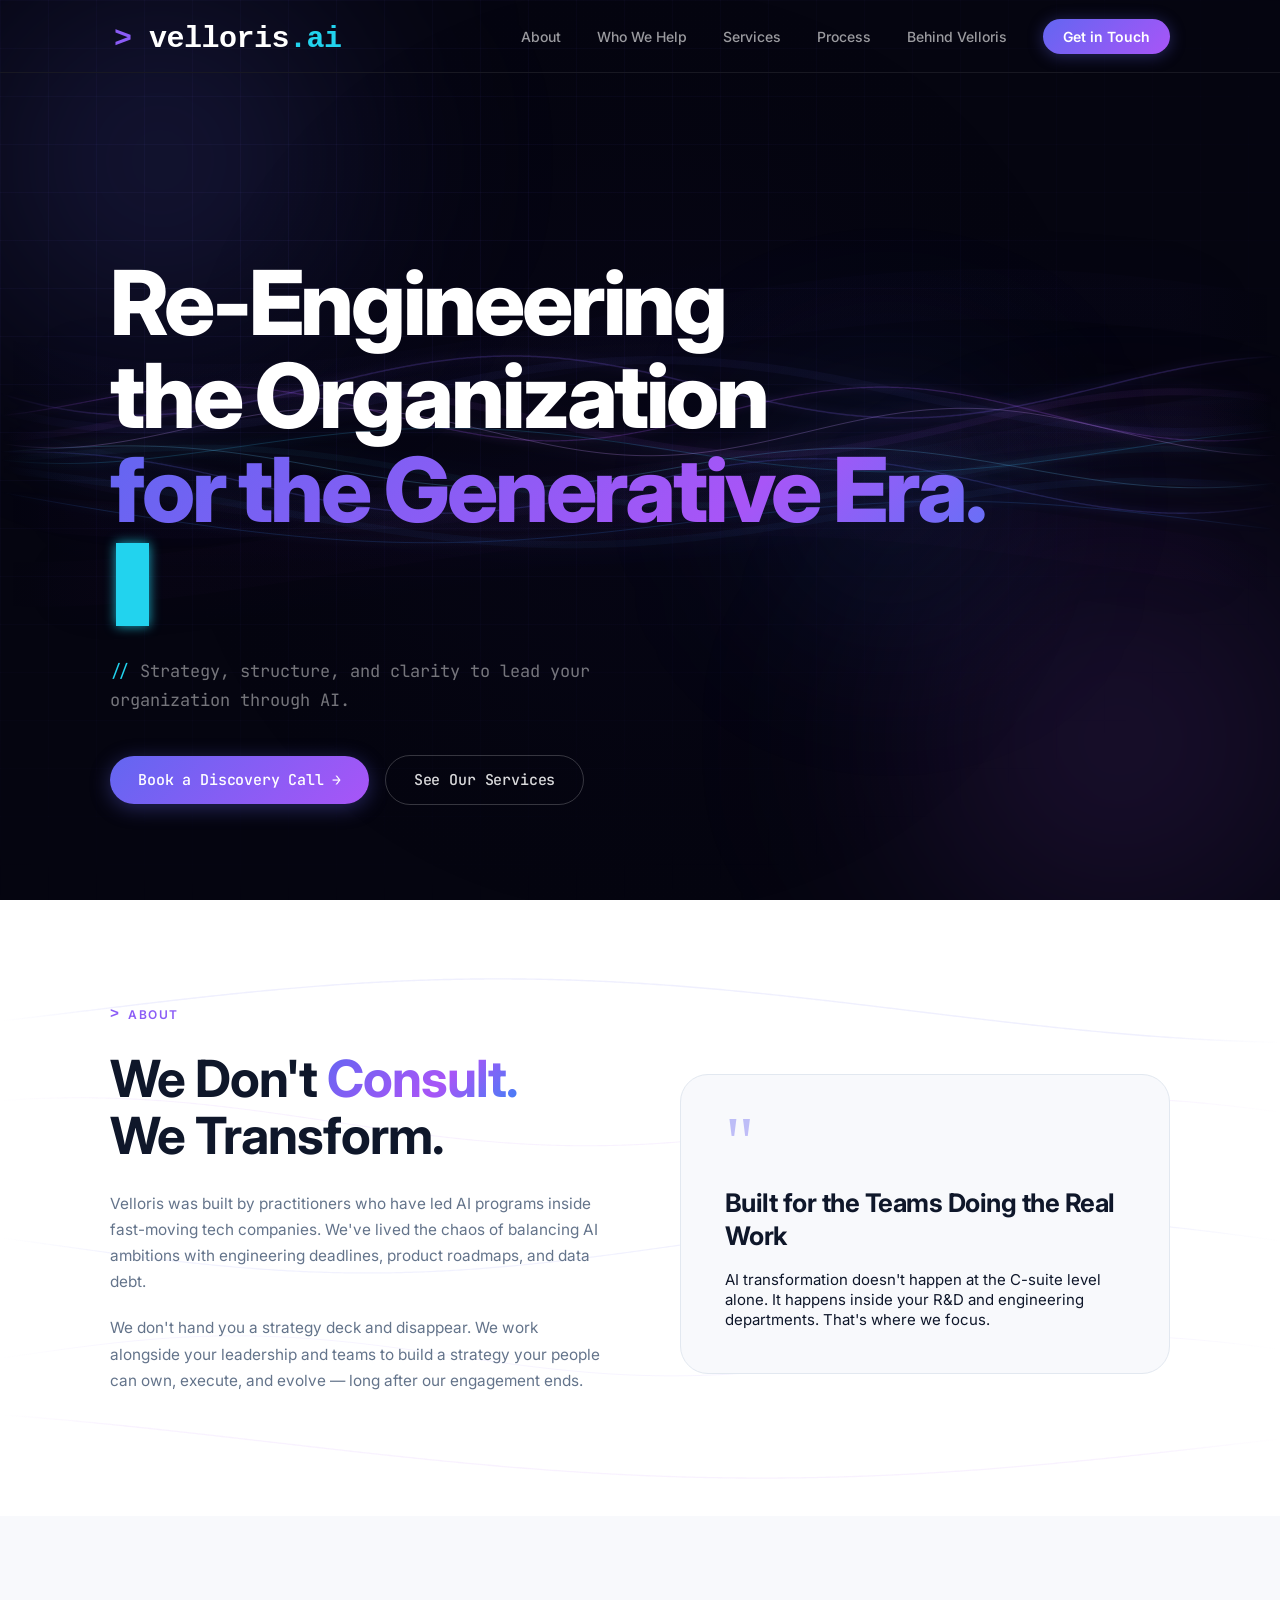
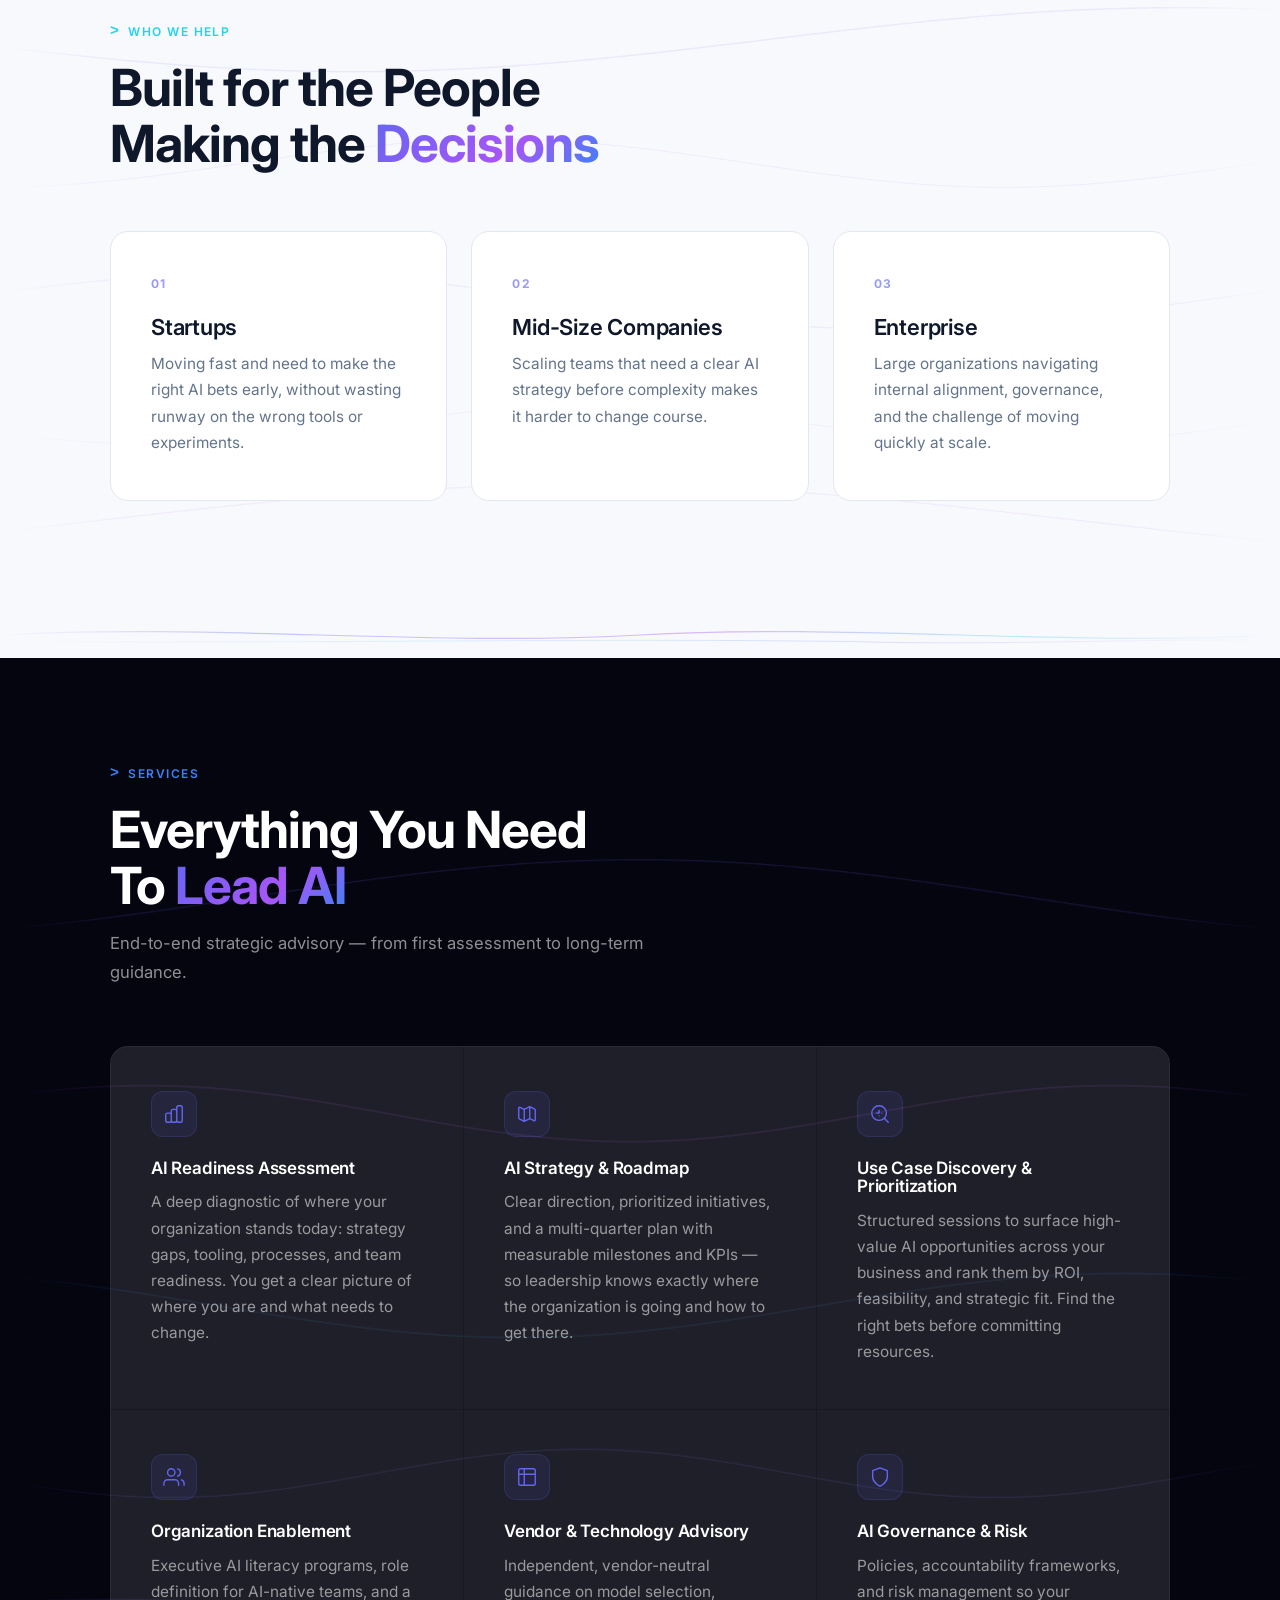
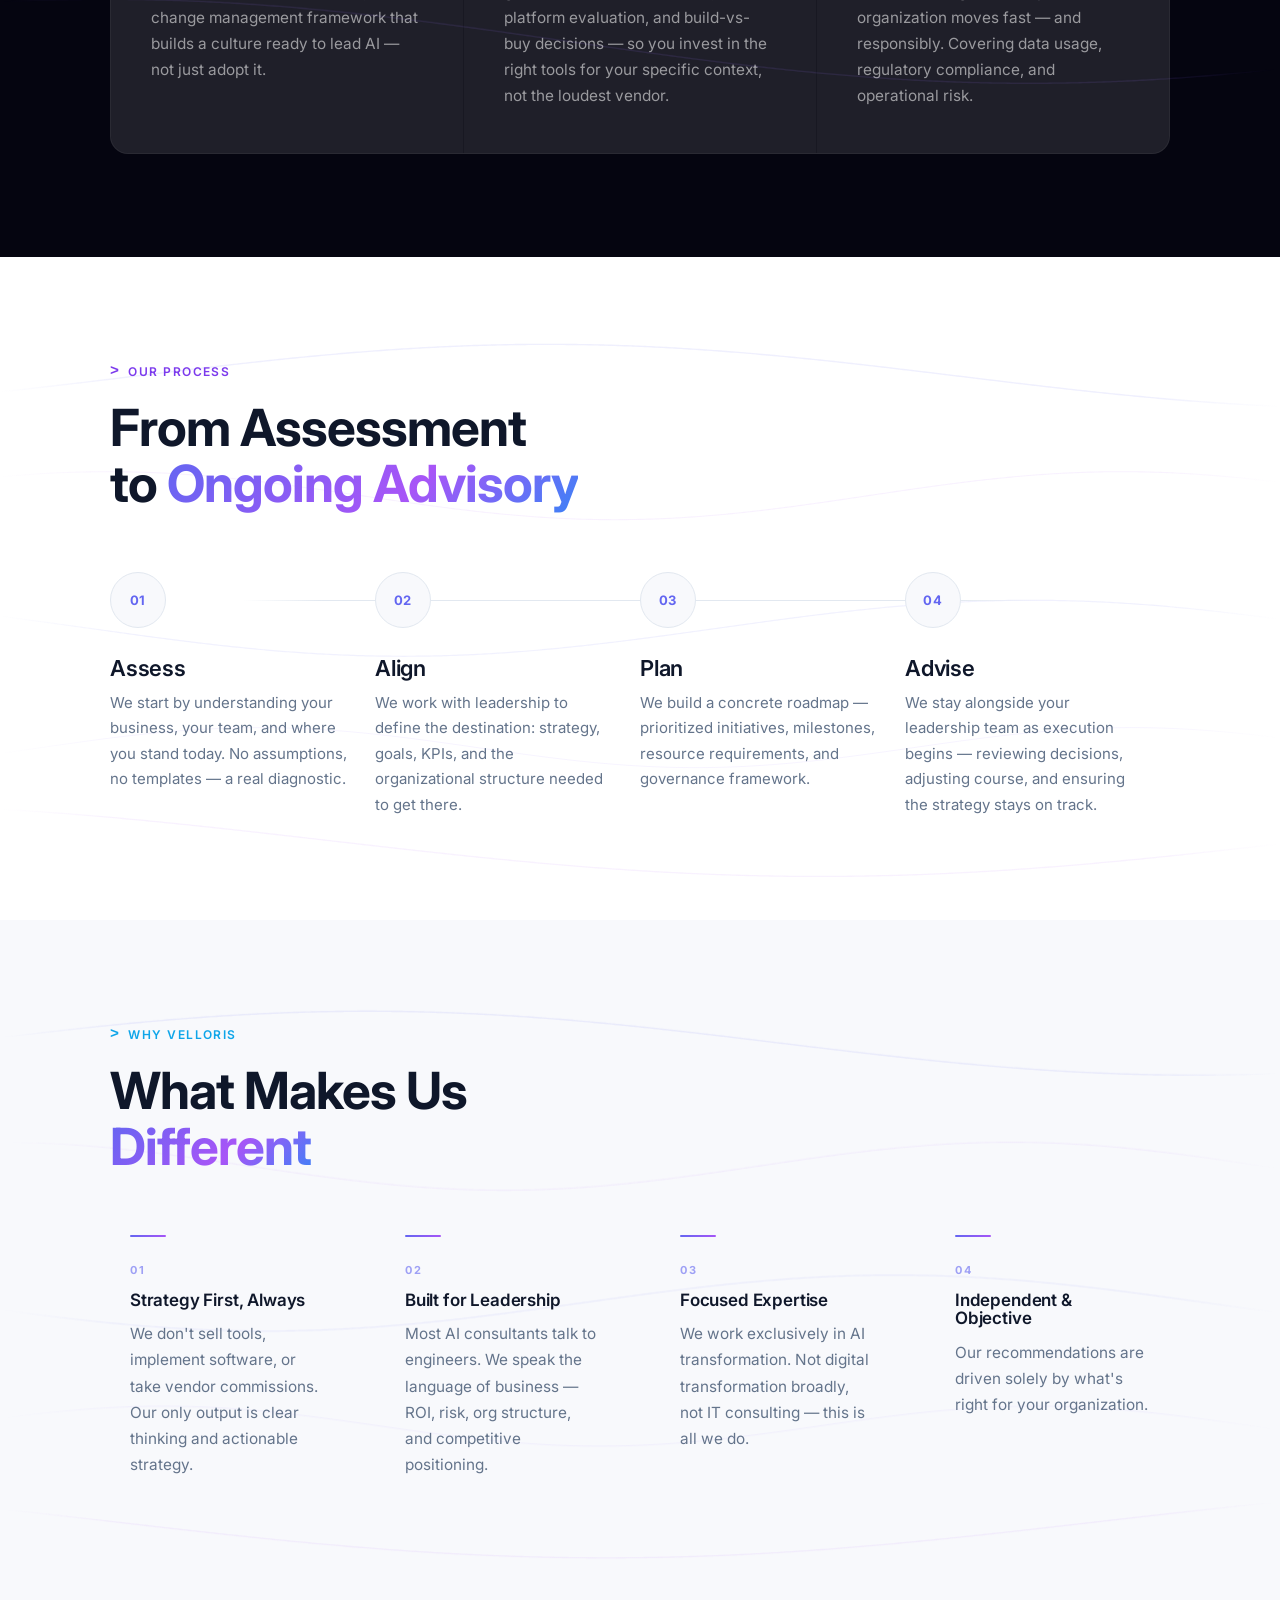
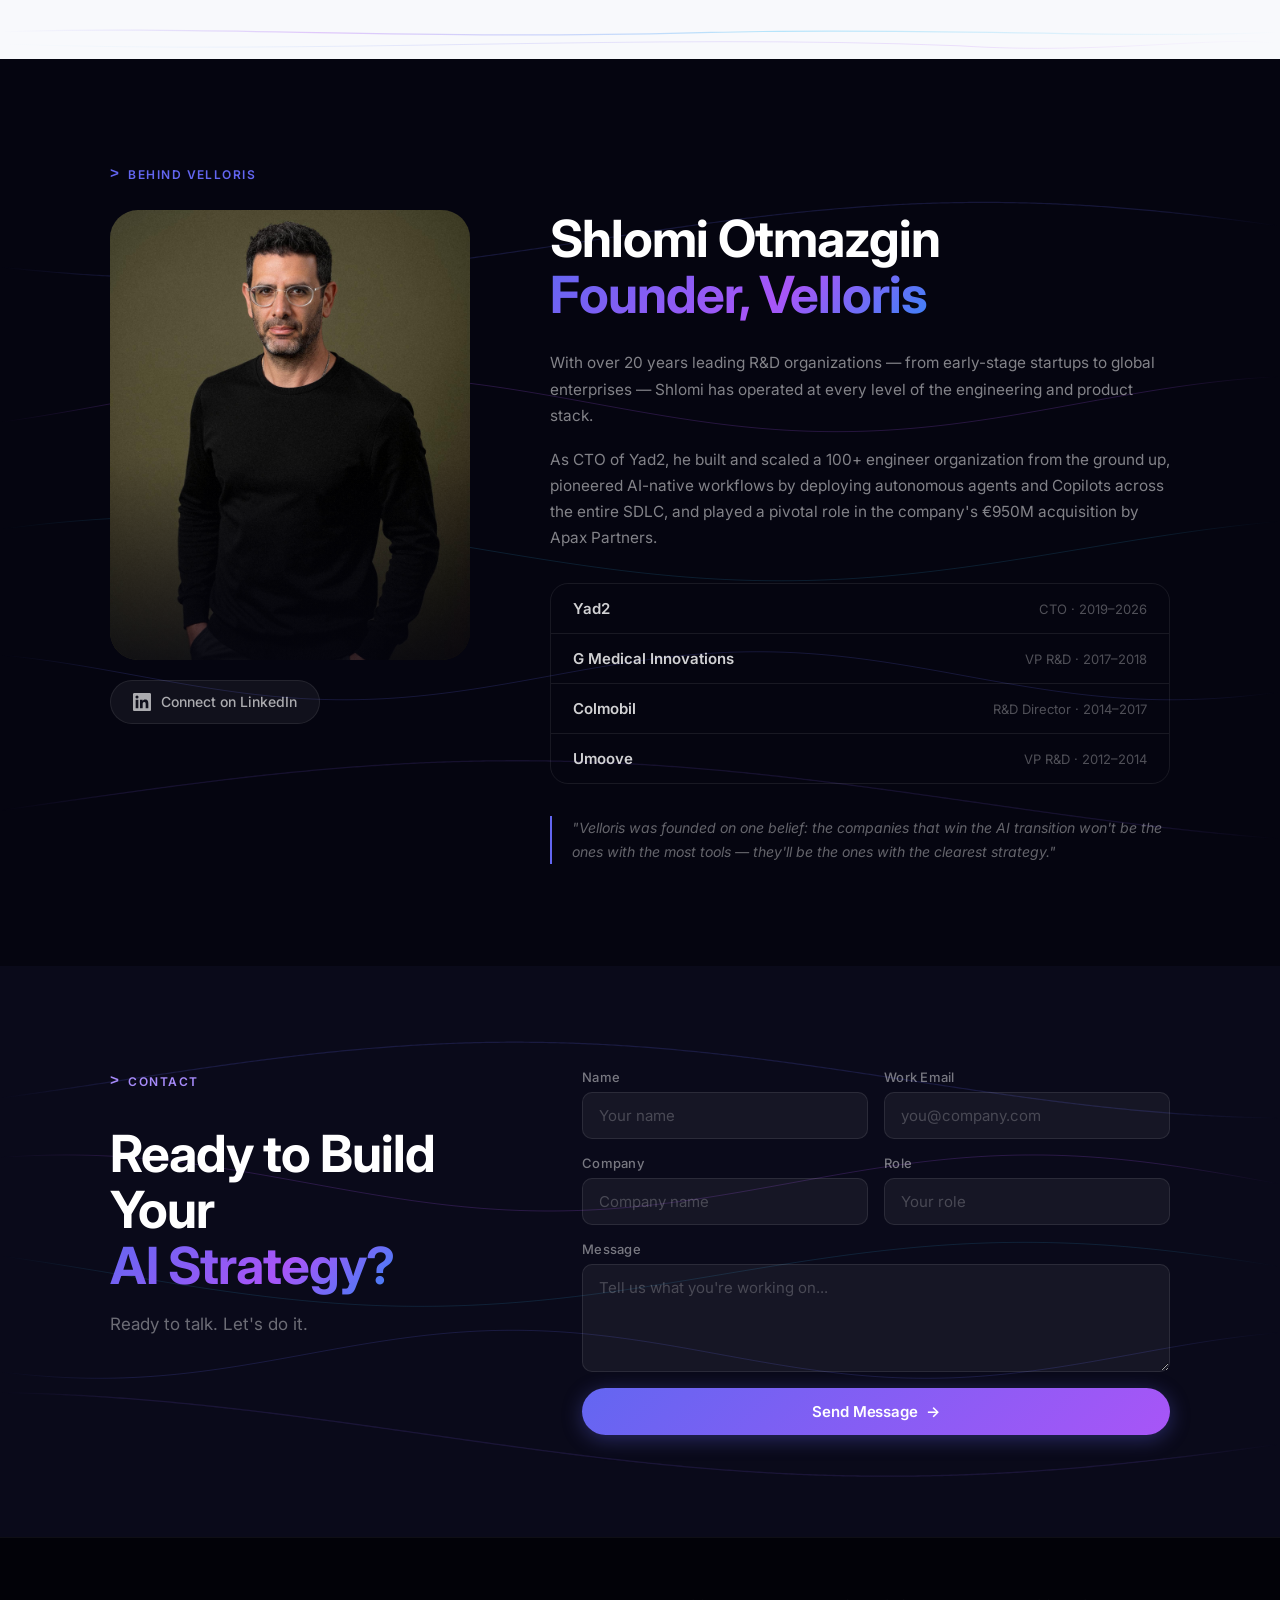
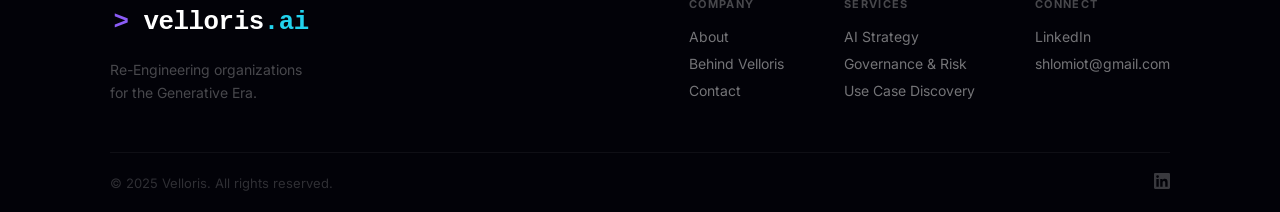
==== commit 1f8943f7: "Add engineering-grid background to hero Co-Authored-By: Claude Opus 4.8 <noreply@anthropic.com>" ====
--- a/index.html
+++ b/index.html
@@ -57,6 +57,8 @@
   <section class="hero" id="hero">
 
     <canvas id="heroCanvas"></canvas>
+
+    <div class="hero-grid" aria-hidden="true"></div>
 
     <div class="hero-orb hero-orb-1"></div>
     <div class="hero-orb hero-orb-2"></div>
--- a/styles.css
+++ b/styles.css
@@ -322,6 +322,18 @@
   pointer-events: none;
   opacity: 1;
 }
+.hero-grid {
+  position: absolute;
+  inset: 0;
+  pointer-events: none;
+  z-index: 1;
+  background-image:
+    linear-gradient(rgba(124,108,255,0.06) 1px, transparent 1px),
+    linear-gradient(90deg, rgba(124,108,255,0.06) 1px, transparent 1px);
+  background-size: 48px 48px;
+  -webkit-mask: radial-gradient(120% 100% at 25% 30%, #000 0%, transparent 75%);
+          mask: radial-gradient(120% 100% at 25% 30%, #000 0%, transparent 75%);
+}
 .hero-orb {
   position: absolute;
   border-radius: 50%;
@@ -362,79 +374,100 @@
   width: 100%;
 }
 
-/* Hero badge */
-.hero-badge {
+/* Terminal bar */
+.term-bar {
   display: inline-flex;
   align-items: center;
-  gap: 8px;
-  background: rgba(99,102,241,0.1);
-  border: 1px solid rgba(99,102,241,0.28);
-  border-radius: 100px;
-  padding: 6px 16px 6px 10px;
+  gap: 10px;
+  font-family: var(--mono);
   font-size: 13px;
-  font-weight: 500;
-  color: rgba(255,255,255,0.75);
-  margin-bottom: 36px;
+  color: rgba(255,255,255,0.55);
+  background: rgba(124,108,255,0.06);
+  border: 1px solid rgba(124,108,255,0.25);
+  border-radius: 8px;
+  padding: 8px 14px;
+  margin-bottom: 32px;
   opacity: 0;
-  transform: translateY(14px);
+  transform: translateY(12px);
   transition: opacity 0.6s var(--smooth), transform 0.6s var(--smooth);
 }
-.hero-badge.visible { opacity: 1; transform: translateY(0); }
-.badge-pulse {
-  width: 8px; height: 8px;
-  border-radius: 50%;
-  background: var(--accent);
-  box-shadow: 0 0 8px rgba(99,102,241,0.8);
-  animation: pulse 2s ease infinite;
-}
-@keyframes pulse {
-  0%, 100% { opacity: 1; box-shadow: 0 0 8px rgba(99,102,241,0.8); }
-  50%       { opacity: 0.4; box-shadow: 0 0 18px rgba(99,102,241,0.3); }
-}
+.term-bar.visible { opacity: 1; transform: translateY(0); }
+.term-dot { width: 9px; height: 9px; border-radius: 50%; flex-shrink: 0; }
+.term-dot--r { background: #ff5f56; }
+.term-dot--y { background: #ffbd2e; }
+.term-dot--g { background: #27c93f; }
+.term-id { margin-left: 4px; }
+.term-chev { color: var(--accent-2); font-weight: 700; }
+.term-ai { color: #22D3EE; }
+.term-sep { opacity: 0.4; }
+.term-path { color: #22D3EE; }
+
+/* Command line */
+.cmd-line {
+  font-family: var(--mono);
+  font-size: clamp(13px, 1.3vw, 15px);
+  color: rgba(255,255,255,0.5);
+  margin-bottom: 22px;
+  opacity: 0;
+  transition: opacity 0.4s var(--smooth);
+}
+.cmd-line.visible { opacity: 1; }
+.cmd-chev { color: var(--accent-2); font-weight: 700; }
+.cmd-text { color: rgba(255,255,255,0.85); }
 
 /* Hero heading */
 .hero-heading {
   color: #fff;
   margin-bottom: 28px;
-  font-size: clamp(44px, 7vw, 100px);
-  line-height: 1.03;
+  font-size: clamp(44px, 7vw, 96px);
+  line-height: 1.04;
   letter-spacing: -0.035em;
-}
-.line-wrap {
-  overflow: hidden;
-  display: block;
-  padding-bottom: 0.06em;
-}
-.line-inner {
-  display: block;
-  transform: translateY(108%);
-  transition: transform 1s var(--smooth);
-}
-.line-inner.visible { transform: translateY(0); }
-
+  font-weight: 800;
+}
+.hl-line { display: block; }
+/* During typing JS clips each line; default state is fully visible (reduced-motion / no-JS) */
+.hl-cursor {
+  display: inline-block;
+  width: 0.55ch;
+  height: 0.92em;
+  background: #22D3EE;
+  vertical-align: -0.12em;
+  margin-left: 6px;
+  box-shadow: 0 0 12px rgba(34,211,238,0.8);
+  animation: heroCaret 1s steps(1) infinite;
+}
+@keyframes heroCaret { 50% { opacity: 0; } }
+
+/* Hero subhead — code comment style */
 .hero-sub {
-  font-size: clamp(16px, 1.5vw, 20px);
-  color: rgba(255,255,255,0.5);
-  max-width: 520px;
-  line-height: 1.65;
+  font-family: var(--mono);
+  font-size: clamp(14px, 1.4vw, 17px);
+  color: rgba(255,255,255,0.45);
+  max-width: 560px;
+  line-height: 1.7;
   margin-bottom: 40px;
   opacity: 0;
-  transform: translateY(20px);
-  transition: opacity 0.75s var(--smooth) 0.88s, transform 0.75s var(--smooth) 0.88s;
-}
+  transform: translateY(14px);
+  transition: opacity 0.7s var(--smooth), transform 0.7s var(--smooth);
+}
+.hero-sub::before { content: '// '; color: #22D3EE; }
 .hero-sub.visible { opacity: 1; transform: translateY(0); }
 
+/* Hero CTAs */
 .hero-ctas {
   display: flex;
   align-items: center;
   gap: 16px;
   flex-wrap: wrap;
-  margin-bottom: 64px;
+  margin-bottom: 0;
   opacity: 0;
-  transform: translateY(20px);
-  transition: opacity 0.7s var(--smooth) 1.08s, transform 0.7s var(--smooth) 1.08s;
+  transform: translateY(14px);
+  transition: opacity 0.7s var(--smooth), transform 0.7s var(--smooth);
 }
 .hero-ctas.visible { opacity: 1; transform: translateY(0); }
+.btn-mono { font-family: var(--mono); font-weight: 500; }
+.btn-arrow { transition: transform 0.2s var(--ease); }
+.btn-mono:hover .btn-arrow { transform: translateX(4px); }
 
 .hero-stats {
   display: flex;
@@ -992,7 +1025,7 @@
     padding: calc(var(--nav-h) + 24px) 0 36px;
   }
   .hero-heading { font-size: clamp(34px, 9vw, 48px); }
-  .hero-badge { margin-bottom: 22px; }
+  .term-bar { margin-bottom: 22px; }
   .hero-sub { margin-bottom: 28px; }
   .hero-ctas { margin-bottom: 24px; }
   .hero-stats { gap: 20px; }
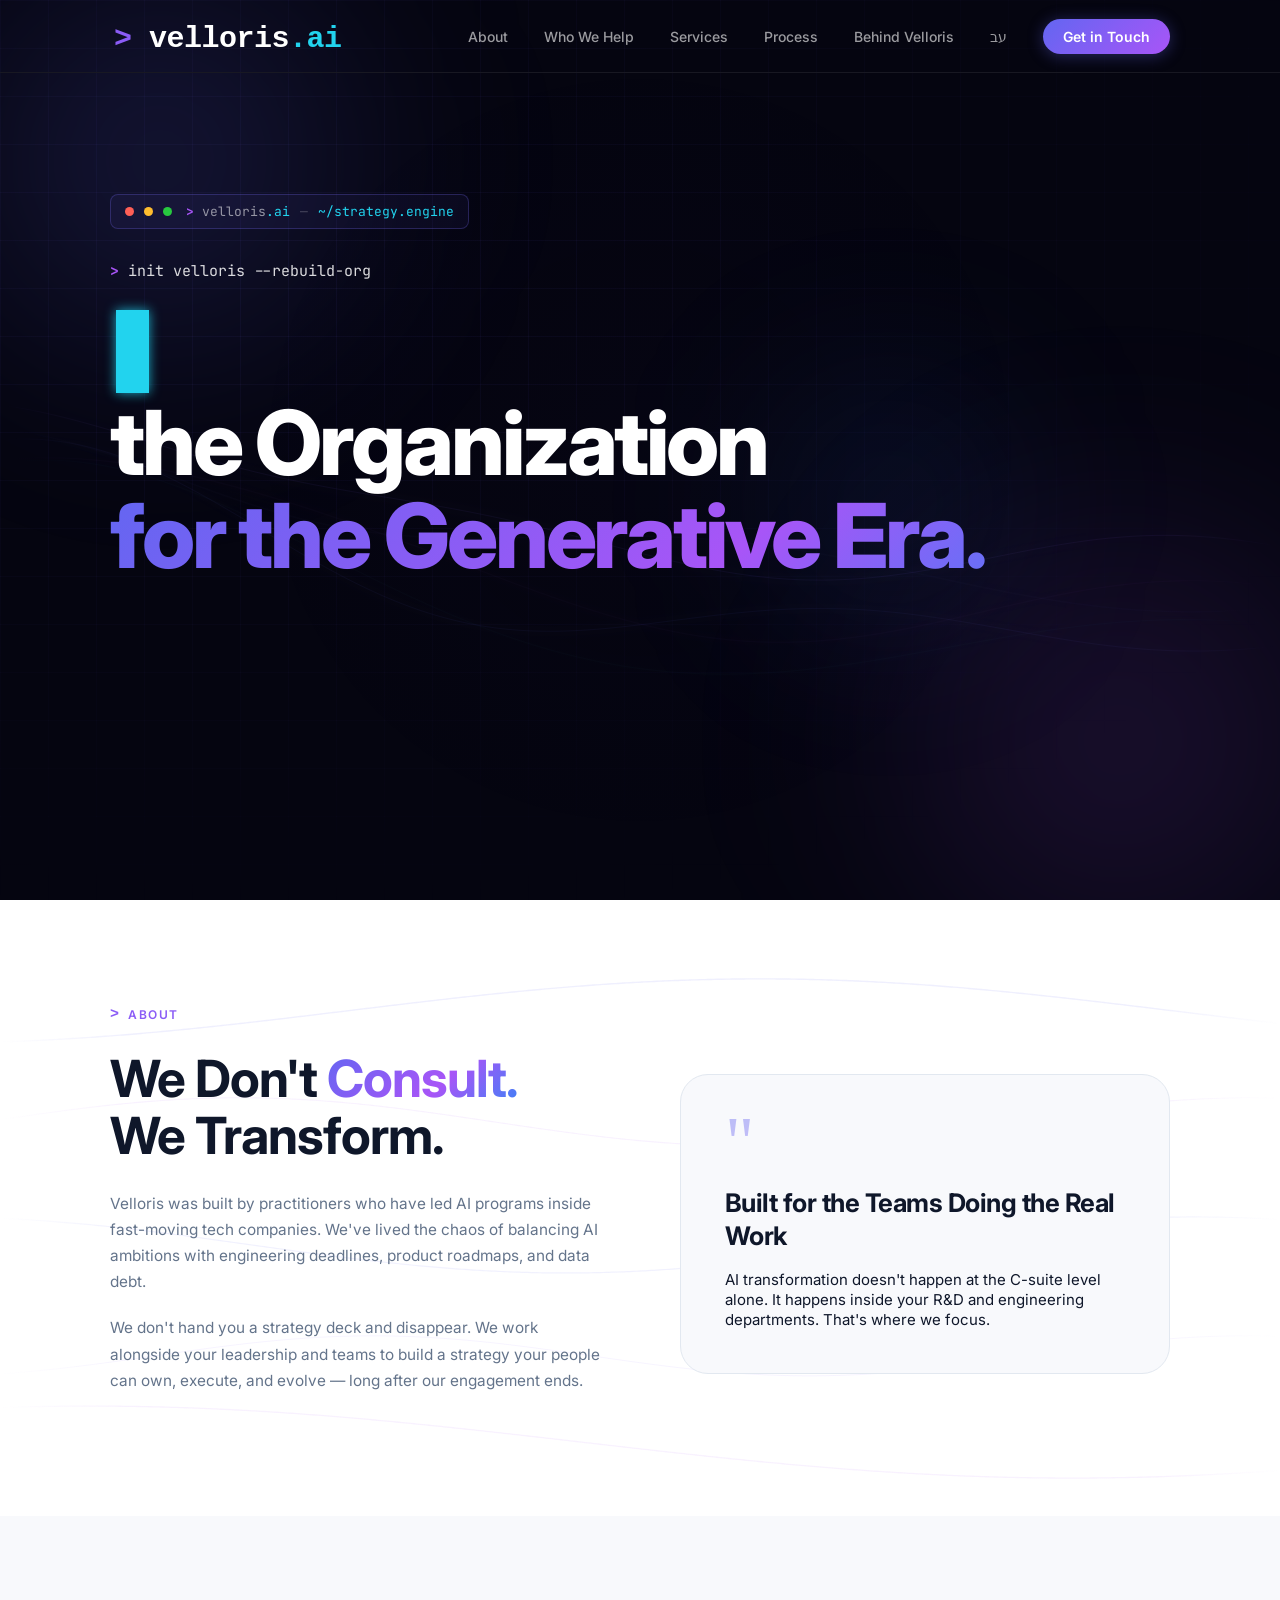
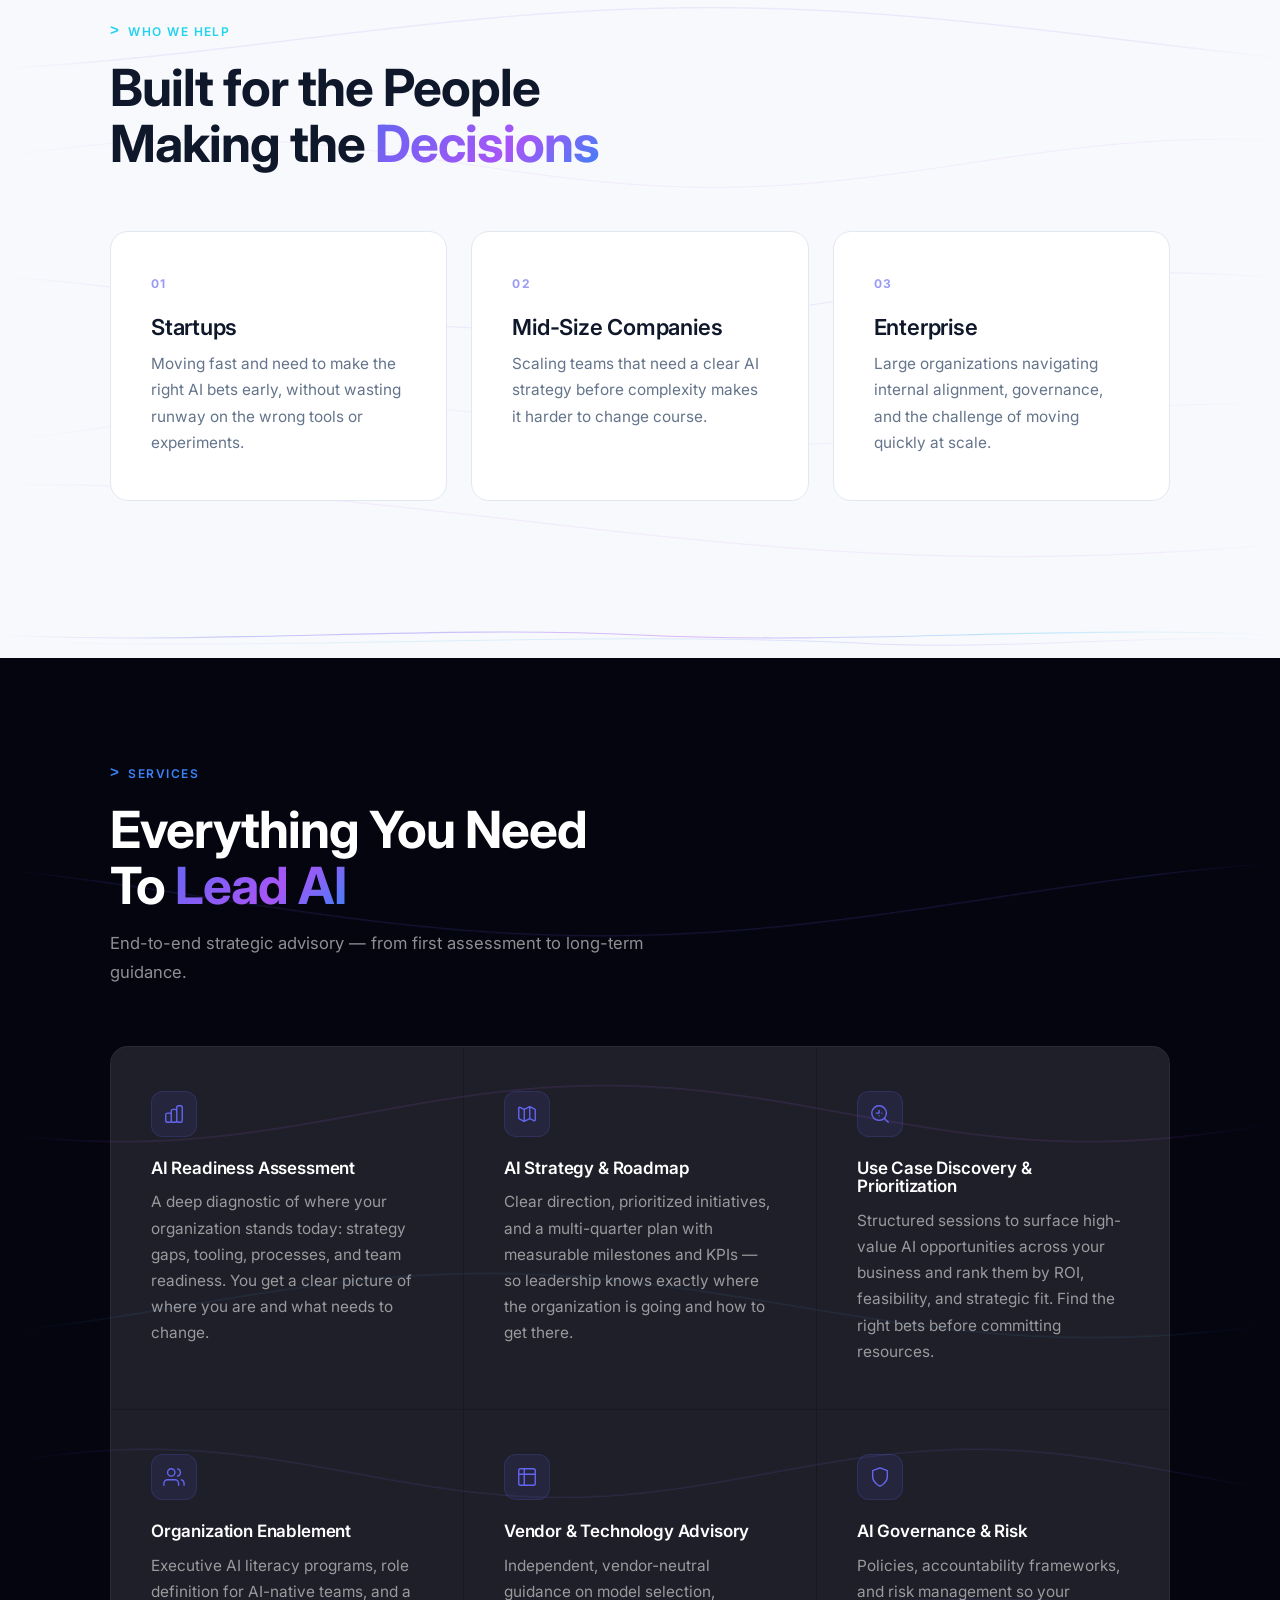
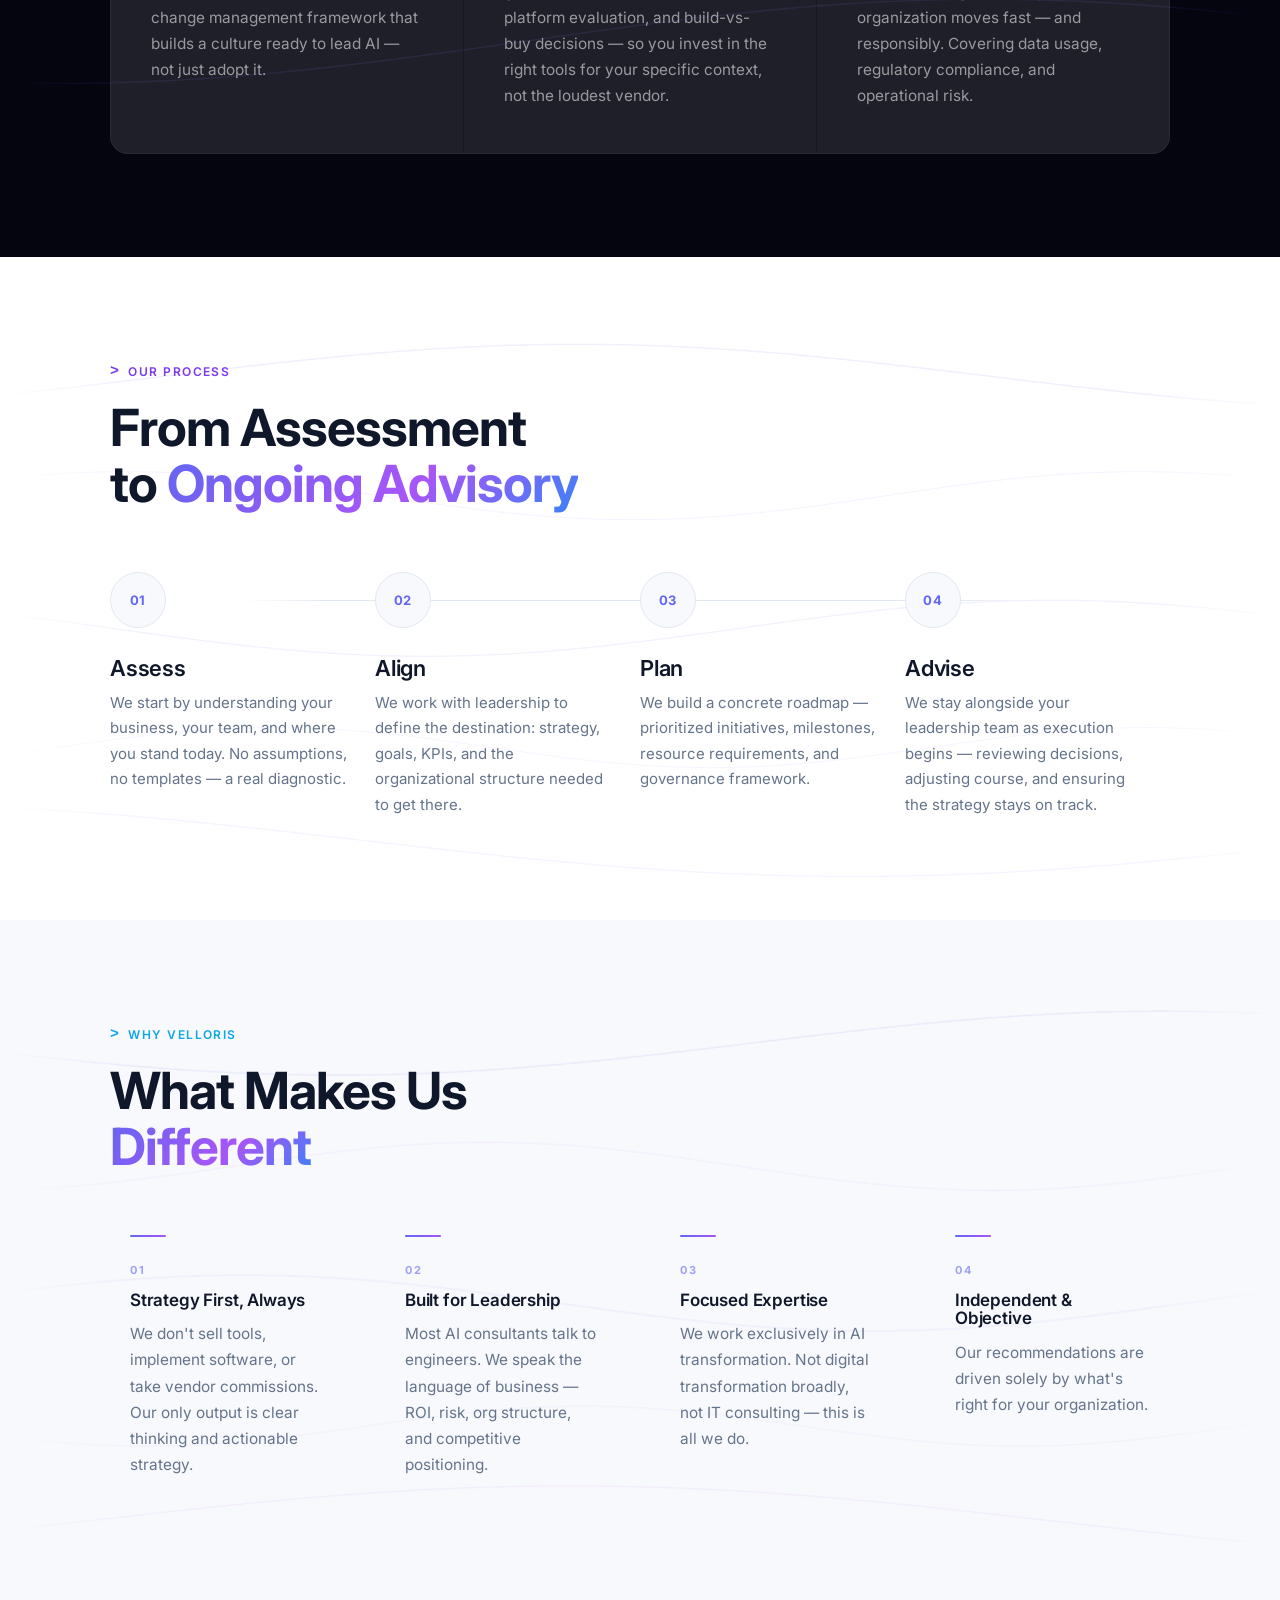
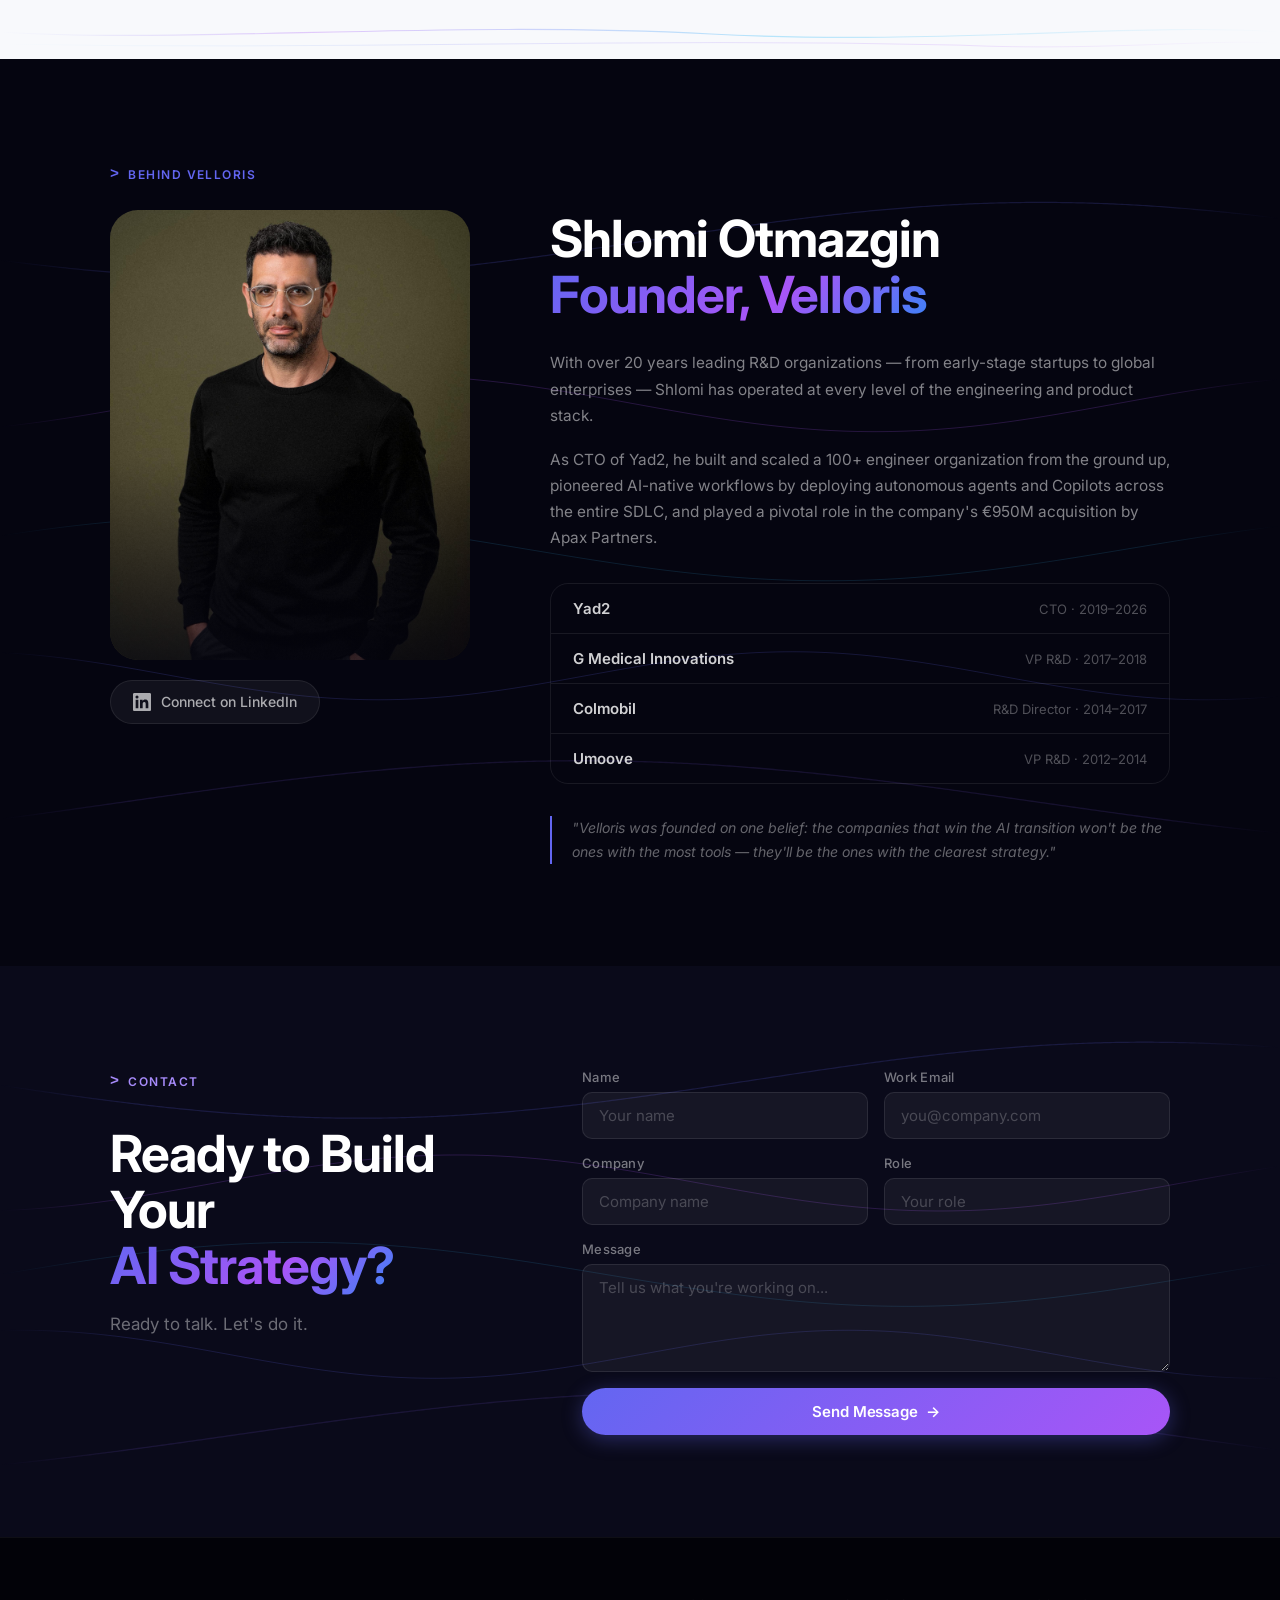
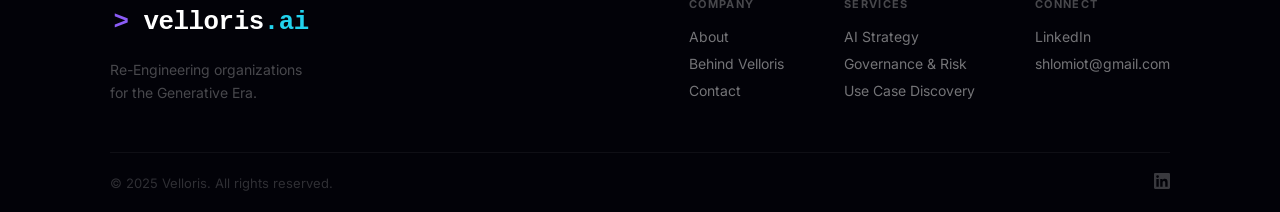
==== commit 9093084d: "Add Hebrew language switcher and hreflang alternates to English page" ====
--- a/index.html
+++ b/index.html
@@ -5,6 +5,9 @@
   <meta name="viewport" content="width=device-width, initial-scale=1.0" />
   <title>Velloris — AI Strategy & Transformation</title>
   <meta name="description" content="Velloris helps leadership teams build the strategy and clarity needed to navigate the AI transition. Strategy-first advisory for C-Suite and R&D." />
+  <link rel="alternate" hreflang="en" href="https://velloris.ai/" />
+  <link rel="alternate" hreflang="he" href="https://velloris.ai/index.he.html" />
+  <link rel="alternate" hreflang="x-default" href="https://velloris.ai/" />
   <link rel="preconnect" href="https://fonts.googleapis.com" />
   <link rel="preconnect" href="https://fonts.gstatic.com" crossorigin />
   <link href="https://fonts.googleapis.com/css2?family=Inter:ital,opsz,wght@0,14..32,300;0,14..32,400;0,14..32,500;0,14..32,600;0,14..32,700;0,14..32,800;0,14..32,900&family=JetBrains+Mono:wght@400;500;700&display=swap" rel="stylesheet" />
@@ -33,6 +36,7 @@
         <li><a href="#services" class="nav-link">Services</a></li>
         <li><a href="#process" class="nav-link">Process</a></li>
         <li><a href="#team" class="nav-link">Behind Velloris</a></li>
+        <li><a href="index.he.html" class="nav-link nav-lang">עב</a></li>
         <li><a href="#contact" class="nav-link nav-cta">Get in Touch</a></li>
       </ul>
 
@@ -48,6 +52,7 @@
         <li><a href="#services" class="mobile-link">Services</a></li>
         <li><a href="#process" class="mobile-link">Process</a></li>
         <li><a href="#team" class="mobile-link">Behind Velloris</a></li>
+        <li><a href="index.he.html" class="mobile-link">עב</a></li>
         <li><a href="#contact" class="mobile-link mobile-link--cta">Get in Touch</a></li>
       </ul>
     </div>
--- a/styles.css
+++ b/styles.css
@@ -320,7 +320,7 @@
   inset: 0;
   width: 100%; height: 100%;
   pointer-events: none;
-  opacity: 1;
+  opacity: 0.55;
 }
 .hero-grid {
   position: absolute;
@@ -425,6 +425,14 @@
   font-weight: 800;
 }
 .hl-line { display: block; }
+/* Clip only during the typing animation; at rest lines wrap normally. */
+.hl-line.typing,
+.cmd-text.typing {
+  display: inline-block;
+  white-space: nowrap;
+  overflow: hidden;
+  vertical-align: bottom;
+}
 /* During typing JS clips each line; default state is fully visible (reduced-motion / no-JS) */
 .hl-cursor {
   display: inline-block;
@@ -469,38 +477,6 @@
 .btn-arrow { transition: transform 0.2s var(--ease); }
 .btn-mono:hover .btn-arrow { transform: translateX(4px); }
 
-.hero-stats {
-  display: flex;
-  align-items: center;
-  gap: 40px;
-  flex-wrap: wrap;
-  opacity: 0;
-  transform: translateY(20px);
-  transition: opacity 0.7s var(--smooth) 1.28s, transform 0.7s var(--smooth) 1.28s;
-}
-.hero-stats.visible { opacity: 1; transform: translateY(0); }
-.hstat { display: flex; flex-direction: column; gap: 5px; }
-.hstat-val {
-  font-size: clamp(28px, 3.2vw, 44px);
-  font-weight: 800;
-  letter-spacing: -0.04em;
-  color: #fff;
-  line-height: 1;
-}
-.hstat-label {
-  font-size: 12px;
-  font-weight: 500;
-  color: rgba(255,255,255,0.35);
-  letter-spacing: 0.05em;
-  text-transform: uppercase;
-}
-.hstat-sep {
-  width: 1px;
-  height: 44px;
-  background: rgba(255,255,255,0.1);
-  flex-shrink: 0;
-}
-
 @keyframes fadeIn {
   from { opacity: 0; transform: translateY(8px); }
   to   { opacity: 1; transform: translateY(0); }
@@ -1027,9 +1003,8 @@
   .hero-heading { font-size: clamp(34px, 9vw, 48px); }
   .term-bar { margin-bottom: 22px; }
   .hero-sub { margin-bottom: 28px; }
-  .hero-ctas { margin-bottom: 24px; }
-  .hero-stats { gap: 20px; }
-  .hstat-sep { display: none; }
+  .hero-ctas { margin-bottom: 0; }
+  .cmd-line { font-size: 13px; }
 
   .wave-sep { height: 32px; }
 
@@ -1076,7 +1051,7 @@
   .hero-heading { font-size: clamp(30px, 10.5vw, 38px); }
   .hero-ctas { flex-direction: column; align-items: stretch; margin-bottom: 20px; }
   .hero-ctas .btn { justify-content: center; }
-  .hero-stats { flex-direction: row; flex-wrap: wrap; gap: 16px 28px; }
+  .term-bar { font-size: 12px; flex-wrap: wrap; }
 
   /* ── WHO WE HELP: stacked cards ── */
   .serve-grid { display: none; }
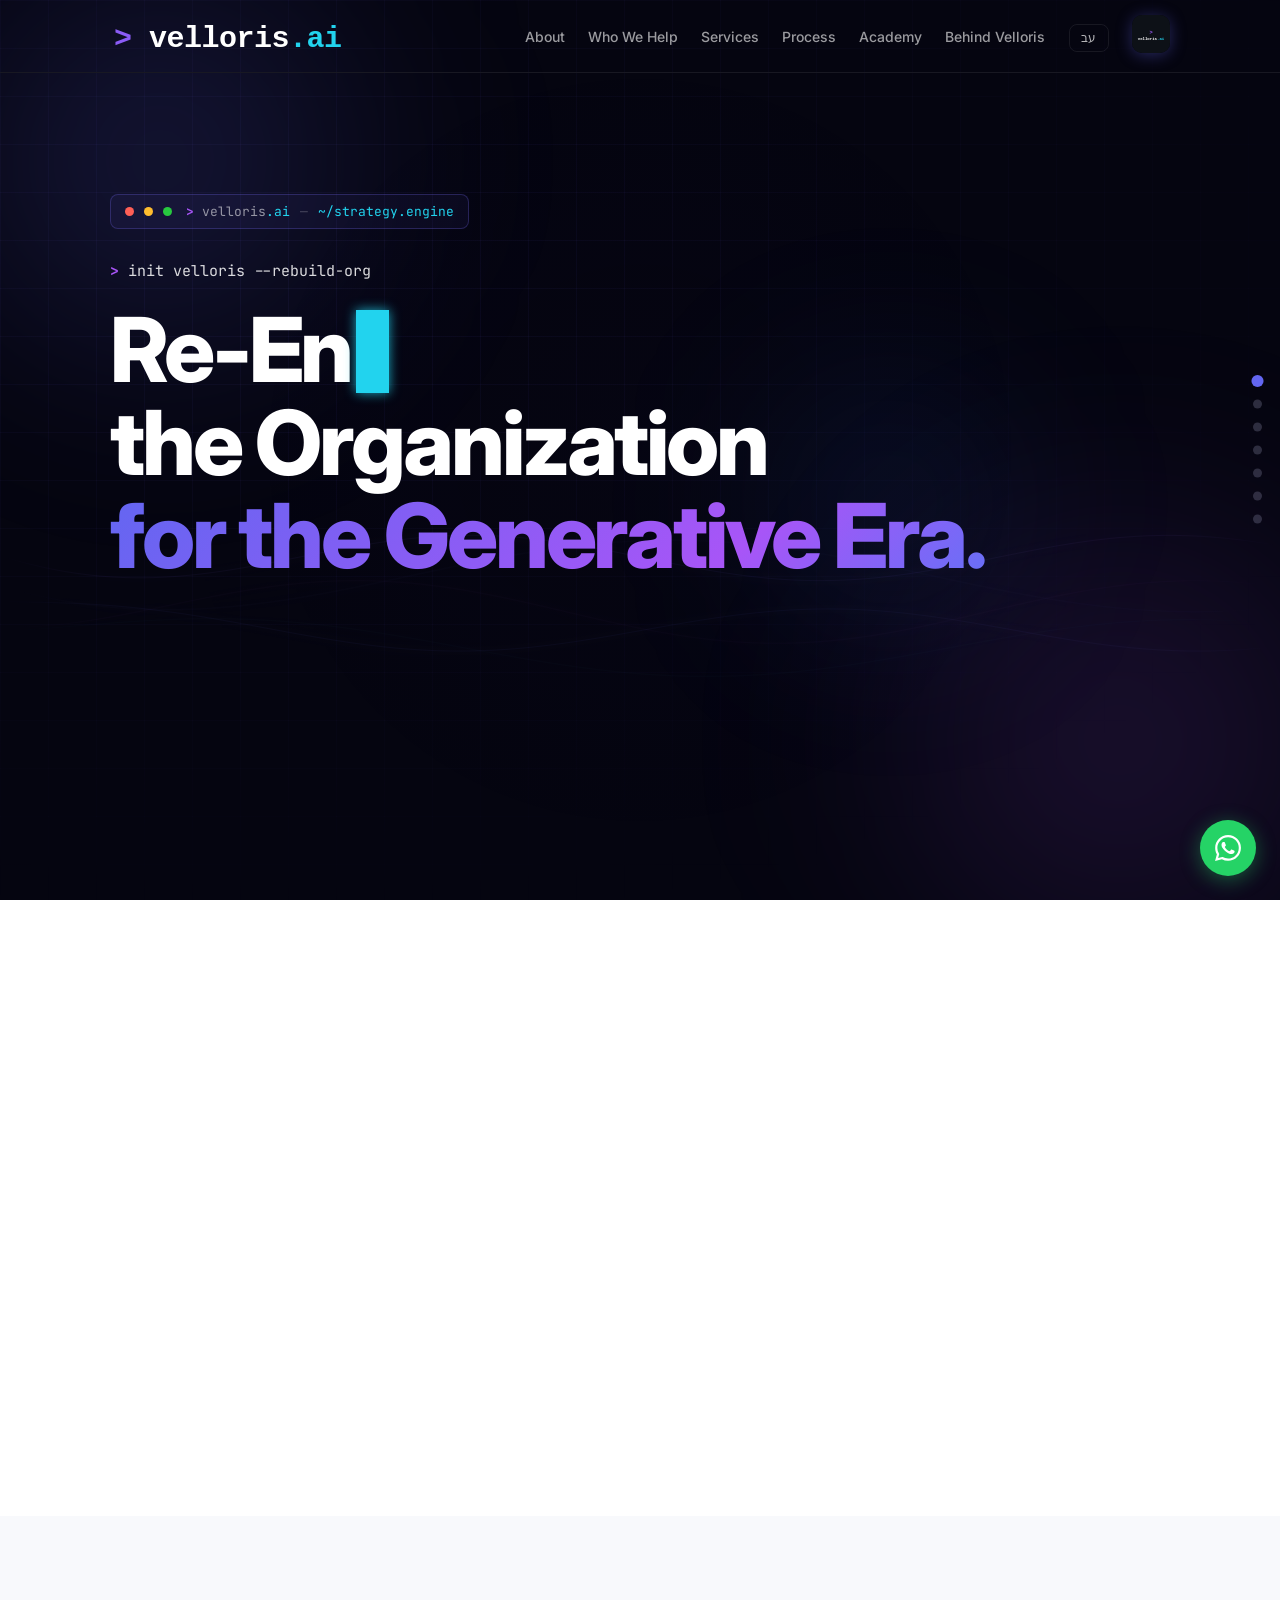
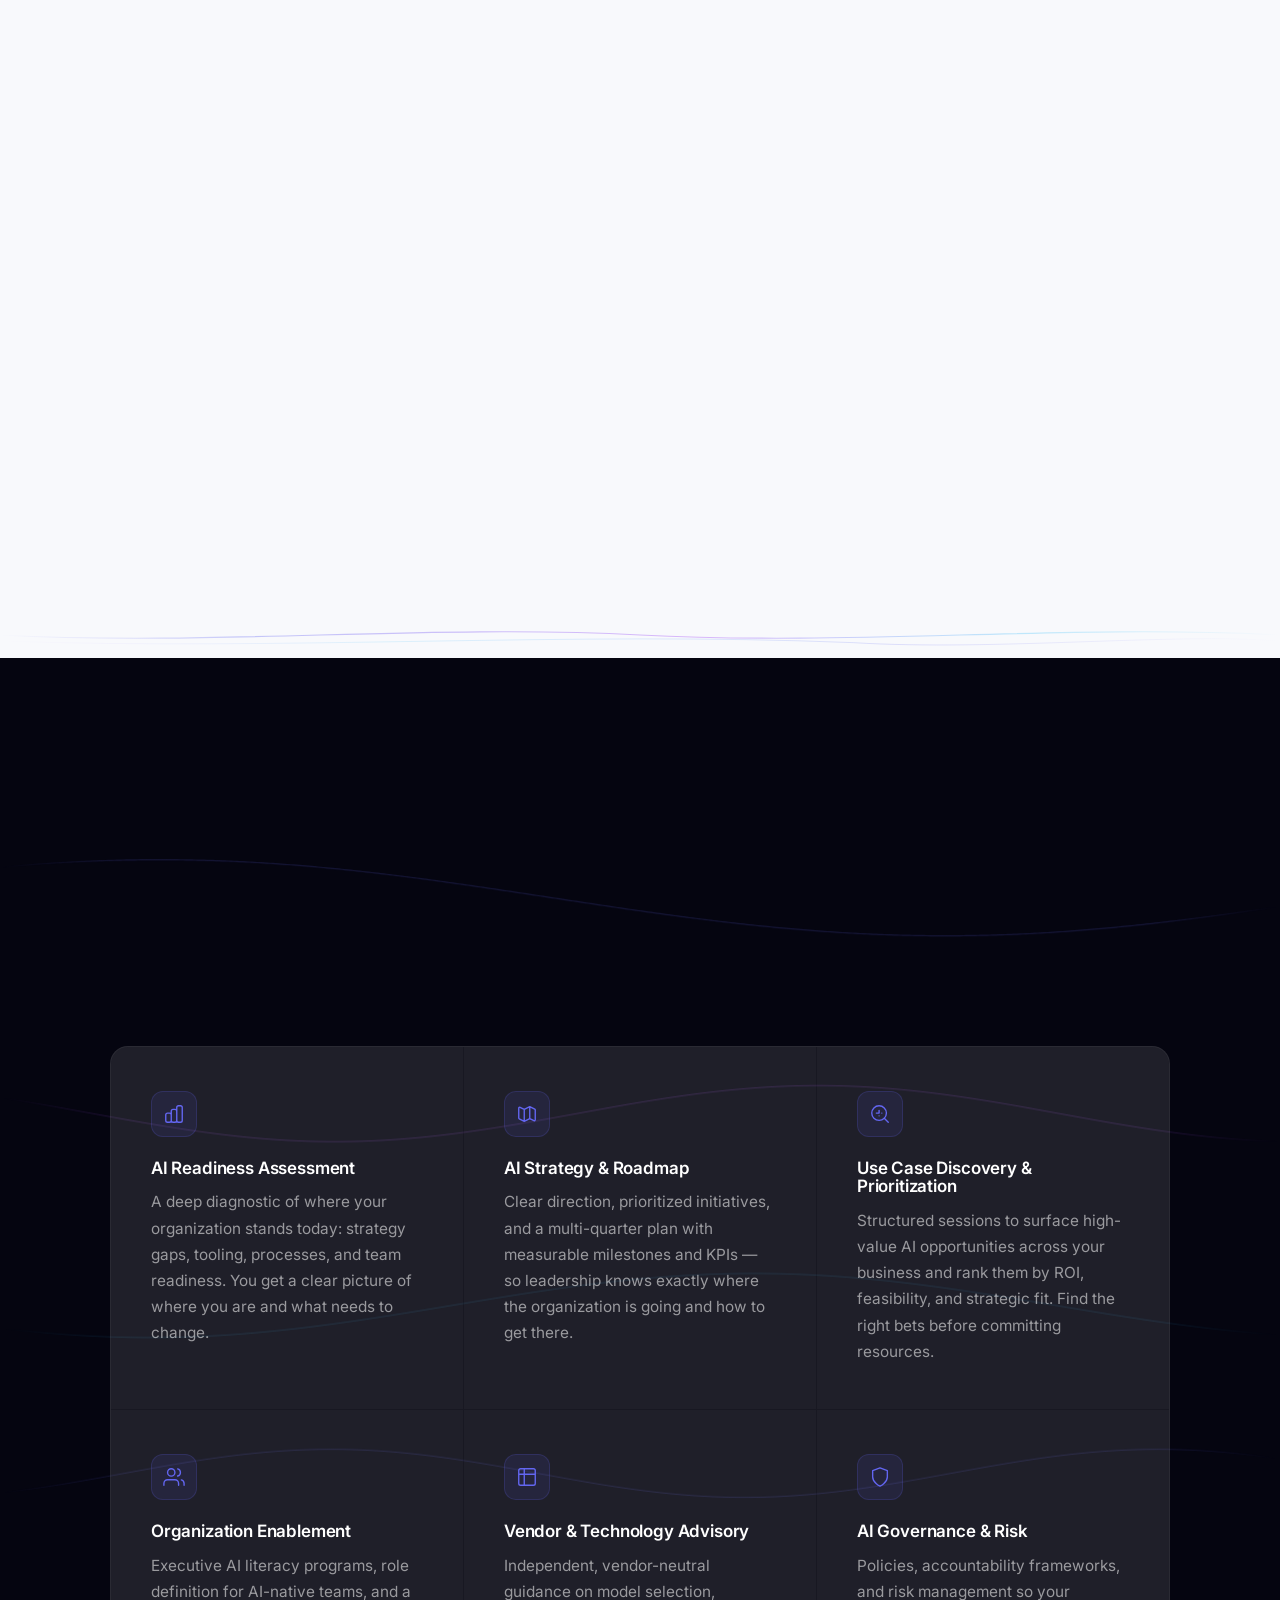
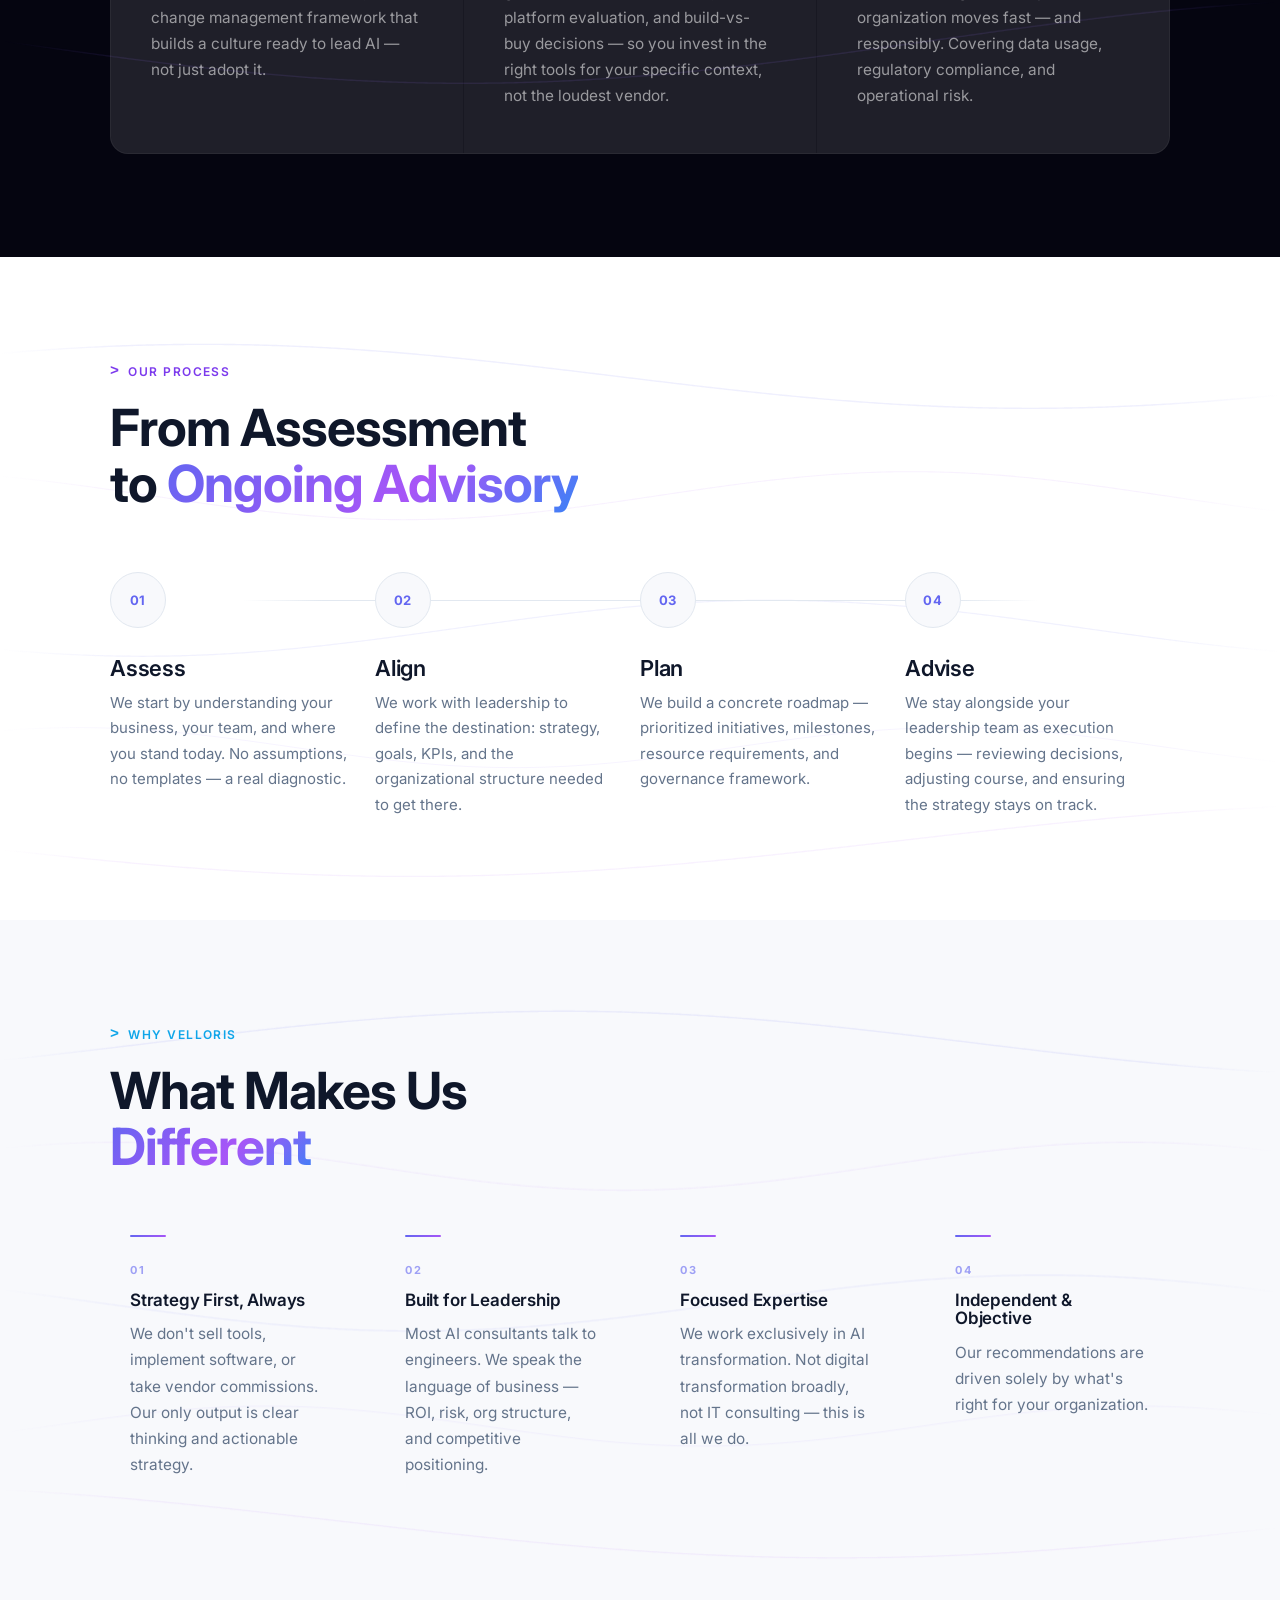
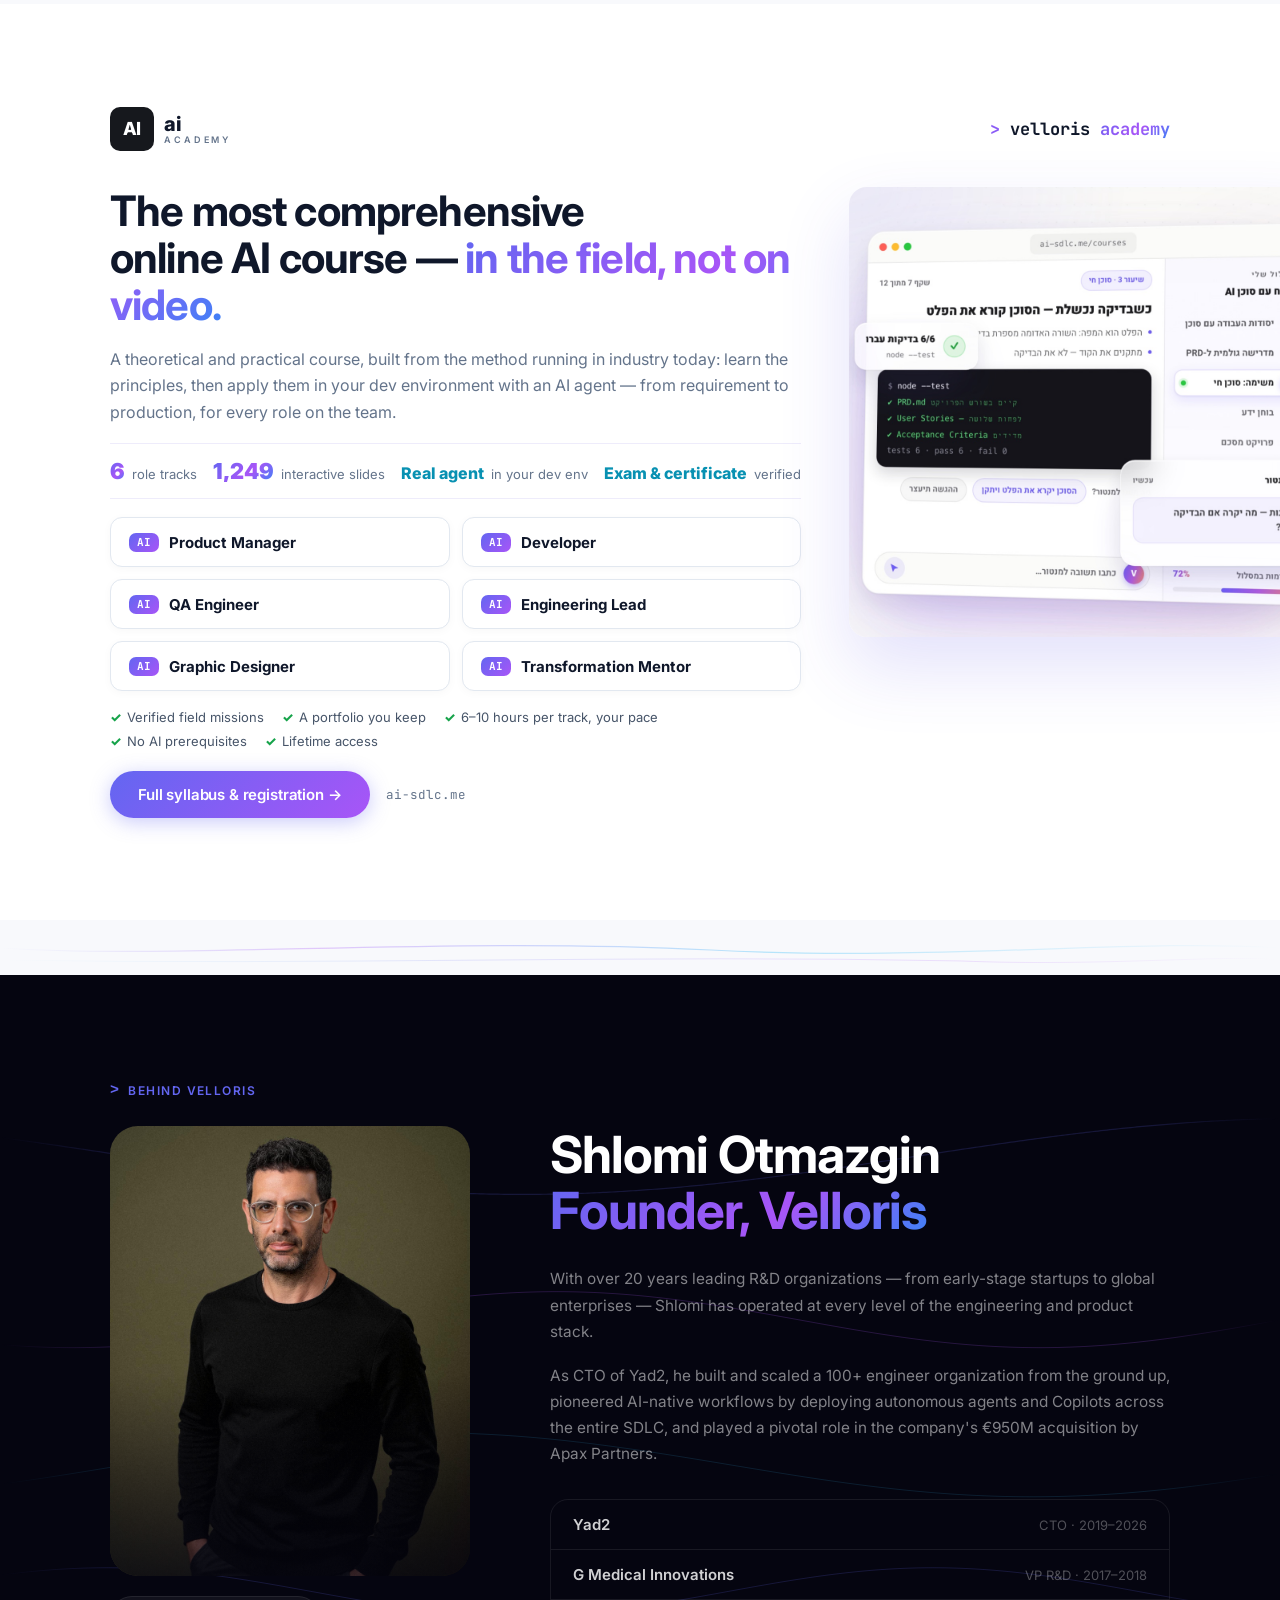
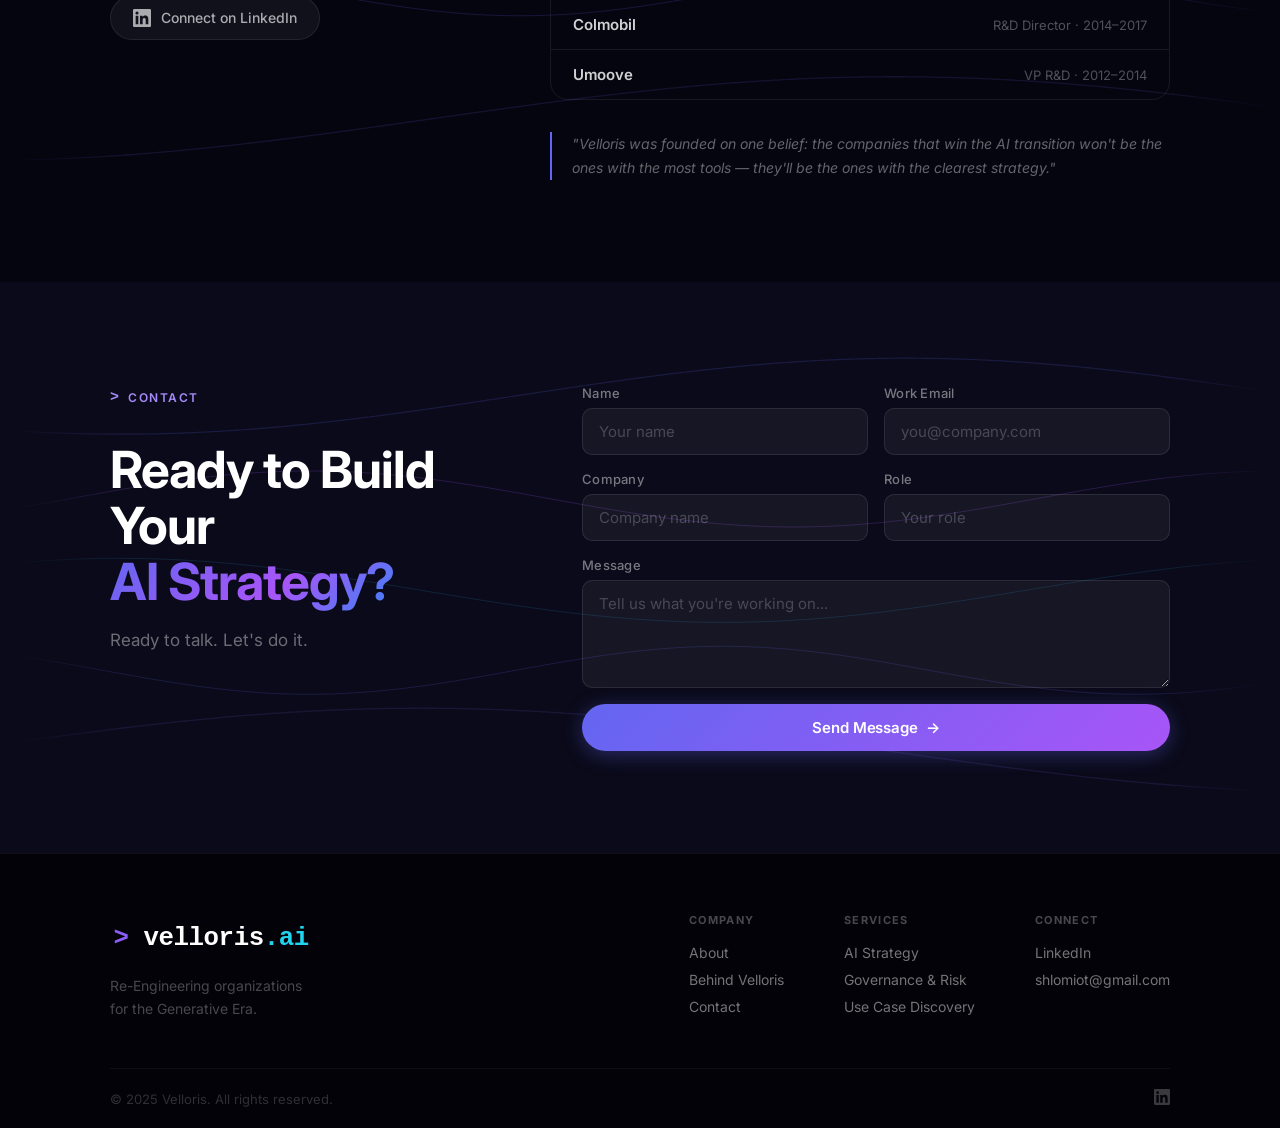
==== commit e95c3d7d: "Add Academy strip, WhatsApp float, section TOC, and logo nav CTA - New "Academy" section linking to " ====
--- a/index.html
+++ b/index.html
@@ -35,9 +35,10 @@
         <li><a href="#serve" class="nav-link">Who We Help</a></li>
         <li><a href="#services" class="nav-link">Services</a></li>
         <li><a href="#process" class="nav-link">Process</a></li>
+        <li><a href="#academy" class="nav-link">Academy</a></li>
         <li><a href="#team" class="nav-link">Behind Velloris</a></li>
         <li><a href="index.he.html" class="nav-link nav-lang">עב</a></li>
-        <li><a href="#contact" class="nav-link nav-cta">Get in Touch</a></li>
+        <li><a href="#contact" class="nav-cta-logo" aria-label="Get in Touch"><img src="velloris_logo_square.svg" alt="Velloris" /></a></li>
       </ul>
 
       <button class="hamburger" id="hamburger" aria-label="Open menu">
@@ -51,6 +52,7 @@
         <li><a href="#serve" class="mobile-link">Who We Help</a></li>
         <li><a href="#services" class="mobile-link">Services</a></li>
         <li><a href="#process" class="mobile-link">Process</a></li>
+        <li><a href="#academy" class="mobile-link">Academy</a></li>
         <li><a href="#team" class="mobile-link">Behind Velloris</a></li>
         <li><a href="index.he.html" class="mobile-link">עב</a></li>
         <li><a href="#contact" class="mobile-link mobile-link--cta">Get in Touch</a></li>
@@ -403,6 +405,79 @@
     </div>
   </section>
 
+  <!-- ===== ACADEMY ===== -->
+  <section class="academy section" id="academy">
+    <div class="container">
+      <div class="acad-head reveal">
+        <div class="acad-logo">
+          <span class="acad-logo-sq">AI</span>
+          <span class="acad-logo-txt"><span dir="ltr">ai</span><span dir="ltr" class="acad-logo-sub">academy</span></span>
+        </div>
+        <div class="acad-brand" dir="ltr"><span class="acad-chev">&gt; </span>velloris<span class="grad-text"> academy</span></div>
+      </div>
+      <div class="acad-grid">
+        <div class="acad-copy">
+          <h2 class="reveal-text">The most comprehensive<br/>online AI course — <span class="grad-text">in the field, not on video.</span></h2>
+          <p class="acad-sub reveal">A theoretical and practical course, built from the method running in industry today: learn the principles, then apply them in your dev environment with an AI agent — from requirement to production, for every role on the team.</p>
+          <div class="acad-stats reveal">
+            <div><b class="grad-text">6</b><span>role tracks</span></div>
+            <div><b class="grad-text">1,249</b><span>interactive slides</span></div>
+            <div><b class="acad-cyan">Real agent</b><span>in your dev env</span></div>
+            <div><b class="acad-cyan">Exam & certificate</b><span>verified</span></div>
+          </div>
+          <div class="acad-chips reveal">
+        <a class="acad-chip" href="https://www.ai-sdlc.me/courses?lang=en" target="_blank" rel="noopener">
+          <span class="acad-chip-ai">AI</span>
+          <span class="acad-chip-name">Product Manager</span>
+          <span class="acad-chip-arrow">&rarr;</span>
+        </a>
+        <a class="acad-chip" href="https://www.ai-sdlc.me/courses?lang=en" target="_blank" rel="noopener">
+          <span class="acad-chip-ai">AI</span>
+          <span class="acad-chip-name">Developer</span>
+          <span class="acad-chip-arrow">&rarr;</span>
+        </a>
+        <a class="acad-chip" href="https://www.ai-sdlc.me/courses?lang=en" target="_blank" rel="noopener">
+          <span class="acad-chip-ai">AI</span>
+          <span class="acad-chip-name">QA Engineer</span>
+          <span class="acad-chip-arrow">&rarr;</span>
+        </a>
+        <a class="acad-chip" href="https://www.ai-sdlc.me/courses?lang=en" target="_blank" rel="noopener">
+          <span class="acad-chip-ai">AI</span>
+          <span class="acad-chip-name">Engineering Lead</span>
+          <span class="acad-chip-arrow">&rarr;</span>
+        </a>
+        <a class="acad-chip" href="https://www.ai-sdlc.me/courses?lang=en" target="_blank" rel="noopener">
+          <span class="acad-chip-ai">AI</span>
+          <span class="acad-chip-name">Graphic Designer</span>
+          <span class="acad-chip-arrow">&rarr;</span>
+        </a>
+        <a class="acad-chip" href="https://www.ai-sdlc.me/courses?lang=en" target="_blank" rel="noopener">
+          <span class="acad-chip-ai">AI</span>
+          <span class="acad-chip-name">Transformation Mentor</span>
+          <span class="acad-chip-arrow">&rarr;</span>
+        </a>
+          </div>
+          <div class="acad-checks reveal">
+        <span class="acad-check"><span>&#10003;</span>Verified field missions</span>
+        <span class="acad-check"><span>&#10003;</span>A portfolio you keep</span>
+        <span class="acad-check"><span>&#10003;</span>6–10 hours per track, your pace</span>
+        <span class="acad-check"><span>&#10003;</span>No AI prerequisites</span>
+        <span class="acad-check"><span>&#10003;</span>Lifetime access</span>
+          </div>
+          <div class="acad-cta reveal">
+            <a href="https://www.ai-sdlc.me/courses?lang=en" target="_blank" rel="noopener" class="btn btn-primary">Full syllabus & registration →</a>
+            <a href="https://www.ai-sdlc.me/courses?lang=en" target="_blank" rel="noopener" class="acad-powered" dir="ltr">ai-sdlc.me</a>
+          </div>
+        </div>
+        <div class="acad-shot reveal-up">
+          <a href="https://www.ai-sdlc.me/courses?lang=en" target="_blank" rel="noopener">
+            <img src="assets/academy-app.jpg" alt="The course learning environment" />
+          </a>
+        </div>
+      </div>
+    </div>
+  </section>
+
   <!-- wave divider: light → dark -->
   <div class="wave-sep wave-sep--to-dark" aria-hidden="true">
     <svg viewBox="0 0 1440 56" preserveAspectRatio="none" xmlns="http://www.w3.org/2000/svg">
@@ -568,7 +643,39 @@
     </div>
   </footer>
 
+  <!-- WhatsApp float -->
+  <a href="https://wa.me/972522886689?text=Hi%2C%20I%27d%20like%20to%20talk%20about%20AI%20strategy"
+     class="wa-float" id="waFloat" target="_blank" rel="noopener" aria-label="Chat on WhatsApp">
+    <svg width="26" height="26" viewBox="0 0 24 24" fill="currentColor"><path d="M17.472 14.382c-.297-.149-1.758-.867-2.03-.967-.273-.099-.471-.148-.67.15-.197.297-.767.966-.94 1.164-.173.199-.347.223-.644.075-.297-.15-1.255-.463-2.39-1.475-.883-.788-1.48-1.761-1.653-2.059-.173-.297-.018-.458.13-.606.134-.133.298-.347.446-.52.149-.174.198-.298.298-.497.099-.198.05-.371-.025-.52-.075-.149-.669-1.612-.916-2.207-.242-.579-.487-.5-.669-.51-.173-.008-.371-.01-.57-.01-.198 0-.52.074-.792.372-.272.297-1.04 1.016-1.04 2.479 0 1.462 1.065 2.875 1.213 3.074.149.198 2.096 3.2 5.077 4.487.709.306 1.262.489 1.694.625.712.227 1.36.195 1.871.118.571-.085 1.758-.719 2.006-1.413.248-.694.248-1.289.173-1.413-.074-.124-.272-.198-.57-.347m-5.421 7.403h-.004a9.87 9.87 0 01-5.031-1.378l-.361-.214-3.741.982.998-3.648-.235-.374a9.86 9.86 0 01-1.51-5.26c.001-5.45 4.436-9.884 9.888-9.884 2.64 0 5.122 1.03 6.988 2.898a9.825 9.825 0 012.893 6.994c-.003 5.45-4.437 9.884-9.885 9.884m8.413-18.297A11.815 11.815 0 0012.05 0C5.495 0 .16 5.335.157 11.892c0 2.096.547 4.142 1.588 5.945L.057 24l6.305-1.654a11.882 11.882 0 005.683 1.448h.005c6.554 0 11.89-5.335 11.893-11.893a11.821 11.821 0 00-3.48-8.413z"/></svg>
+  </a>
+
+  <!-- Sticky TOC (desktop) -->
+  <nav class="toc" id="toc" aria-label="Page sections">
+    <a href="#hero" class="toc-dot" data-sec="hero"><span class="toc-tip">Home</span></a>
+    <a href="#about" class="toc-dot" data-sec="about"><span class="toc-tip">About</span></a>
+    <a href="#serve" class="toc-dot" data-sec="serve"><span class="toc-tip">Who We Help</span></a>
+    <a href="#services" class="toc-dot" data-sec="services"><span class="toc-tip">Services</span></a>
+    <a href="#process" class="toc-dot" data-sec="process"><span class="toc-tip">Process</span></a>
+    <a href="#team" class="toc-dot" data-sec="team"><span class="toc-tip">Behind Velloris</span></a>
+    <a href="#contact" class="toc-dot" data-sec="contact"><span class="toc-tip">Get in Touch</span></a>
+  </nav>
+
   <script src="script.js"></script>
+  <script>
+    // TOC scrollspy
+    (function () {
+      var dots = document.querySelectorAll('.toc-dot');
+      var secs = Array.from(dots).map(function (d) { return document.getElementById(d.dataset.sec); }).filter(Boolean);
+      var obs = new IntersectionObserver(function (entries) {
+        entries.forEach(function (e) {
+          if (e.isIntersecting) {
+            dots.forEach(function (d) { d.classList.toggle('active', d.dataset.sec === e.target.id); });
+          }
+        });
+      }, { rootMargin: '-40% 0px -55% 0px' });
+      secs.forEach(function (s) { obs.observe(s); });
+    })();
+  </script>
   <script>
     // stacked cards — who we help
     (function(){
--- a/styles.css
+++ b/styles.css
@@ -226,8 +226,9 @@
 .nav-links {
   display: flex;
   align-items: center;
-  gap: 36px;
-}
+  gap: clamp(14px, 1.8vw, 28px);
+}
+.nav-link { white-space: nowrap; }
 .nav-link {
   font-size: 14px;
   font-weight: 500;
@@ -250,6 +251,20 @@
 .nav-cta:hover {
   transform: translateY(-1px);
   box-shadow: 0 4px 24px rgba(99,102,241,0.5);
+}
+.nav-lang {
+  font-family: var(--mono);
+  font-size: 12px;
+  letter-spacing: 0.06em;
+  text-transform: uppercase;
+  padding: 5px 11px;
+  border: 1px solid var(--border-d);
+  border-radius: 8px;
+  color: rgba(255,255,255,0.7);
+}
+.nav-lang:hover {
+  border-color: rgba(99,102,241,0.5);
+  color: #fff;
 }
 
 /* Hamburger */
@@ -1188,3 +1203,230 @@
   .footer-links { gap: 24px; }
   .footer-bottom { flex-direction: column; gap: 8px; text-align: center; }
 }
+
+/* ============================================================
+   WHATSAPP FLOAT
+   ============================================================ */
+.wa-float {
+  position: fixed;
+  bottom: 24px;
+  inset-inline-end: 24px;
+  z-index: 900;
+  width: 56px;
+  height: 56px;
+  border-radius: 50%;
+  background: #25D366;
+  color: #fff;
+  display: flex;
+  align-items: center;
+  justify-content: center;
+  box-shadow: 0 4px 20px rgba(37,211,102,0.4);
+  transition: transform 0.2s var(--spring), box-shadow 0.2s;
+}
+.wa-float:hover { transform: scale(1.08); box-shadow: 0 6px 28px rgba(37,211,102,0.55); }
+
+/* ============================================================
+   STICKY TOC (desktop only)
+   ============================================================ */
+.toc {
+  position: fixed;
+  top: 50%;
+  inset-inline-end: 18px;
+  transform: translateY(-50%);
+  z-index: 800;
+  display: flex;
+  flex-direction: column;
+  gap: 14px;
+}
+.toc-dot {
+  width: 9px;
+  height: 9px;
+  border-radius: 50%;
+  background: rgba(120,120,150,0.35);
+  position: relative;
+  transition: background 0.2s, transform 0.2s;
+}
+.toc-dot:hover, .toc-dot.active {
+  background: var(--accent);
+  transform: scale(1.35);
+}
+.toc-tip {
+  position: absolute;
+  top: 50%;
+  inset-inline-end: 20px;
+  transform: translateY(-50%);
+  white-space: nowrap;
+  font-size: 12px;
+  font-weight: 600;
+  color: #fff;
+  background: rgba(10,10,26,0.9);
+  padding: 5px 10px;
+  border-radius: 6px;
+  opacity: 0;
+  pointer-events: none;
+  transition: opacity 0.15s;
+}
+.toc-dot:hover .toc-tip { opacity: 1; }
+@media (max-width: 1100px) { .toc { display: none; } }
+
+/* ============================================================
+   ACADEMY STRIP
+   ============================================================ */
+.academy { background: #ffffff; }
+.acad-head {
+  display: flex;
+  align-items: center;
+  justify-content: space-between;
+  margin-bottom: 36px;
+}
+.acad-logo { display: flex; align-items: center; gap: 10px; }
+.acad-logo-sq {
+  width: 44px; height: 44px;
+  border-radius: 10px;
+  background: #16181d;
+  color: #fff;
+  display: inline-flex; align-items: center; justify-content: center;
+  font-size: 18px; font-weight: 800; letter-spacing: -0.02em;
+}
+.acad-logo-txt { display: flex; flex-direction: column; line-height: 1.05; }
+.acad-logo-txt > span:first-child { font-size: 20px; font-weight: 800; color: var(--text); text-align: left; }
+.acad-logo-sub {
+  font-size: 9px; font-weight: 600;
+  letter-spacing: 0.32em;
+  color: var(--muted);
+  text-transform: uppercase;
+  text-align: left;
+}
+.acad-brand {
+  font-family: 'JetBrains Mono', 'Courier New', monospace;
+  font-size: 17px; font-weight: 700;
+  color: var(--text);
+}
+.acad-chev { color: #8B5CF6; }
+.acad-grid {
+  display: grid;
+  grid-template-columns: 1fr 480px;
+  gap: 48px;
+  align-items: start;
+}
+.acad-copy { display: flex; flex-direction: column; gap: 18px; }
+.acad-copy h2 {
+  font-size: clamp(28px, 3.4vw, 42px);
+  line-height: 1.12;
+  letter-spacing: -0.02em;
+}
+.acad-sub { font-size: 16px; line-height: 1.65; color: var(--muted); }
+.acad-stats {
+  display: grid;
+  grid-template-columns: repeat(4, auto);
+  justify-content: space-between;
+  align-items: baseline;
+  gap: 16px;
+  padding: 16px 0;
+  border-top: 1px solid #eeecfb;
+  border-bottom: 1px solid #eeecfb;
+}
+.acad-stats > div { white-space: nowrap; display: flex; align-items: baseline; gap: 7px; }
+.acad-stats b { font-size: 22px; font-weight: 900; line-height: 1; }
+.acad-stats b.acad-cyan { font-size: 16px; font-weight: 800; color: #0891b2; -webkit-text-fill-color: #0891b2; }
+.acad-stats span { font-size: 13px; color: var(--muted); }
+.acad-chips {
+  display: grid;
+  grid-template-columns: repeat(2, minmax(0, 1fr));
+  gap: 12px;
+}
+.acad-chip {
+  border: 1px solid var(--border);
+  border-radius: 12px;
+  padding: 14px 18px;
+  background: #ffffff;
+  display: flex; align-items: center; gap: 10px;
+  box-shadow: 0 2px 10px rgba(15,23,42,0.03);
+  transition: border-color 0.2s, transform 0.2s, box-shadow 0.2s;
+}
+.acad-chip:hover {
+  border-color: var(--accent);
+  transform: translateY(-2px);
+  box-shadow: 0 10px 28px rgba(99,102,241,0.14);
+}
+.acad-chip-ai {
+  font-family: 'JetBrains Mono', 'Courier New', monospace;
+  font-size: 11px; font-weight: 700;
+  color: #ffffff;
+  background: linear-gradient(135deg, #6366f1, #a855f7);
+  border-radius: 7px;
+  padding: 4px 8px;
+  line-height: 1;
+  flex-shrink: 0;
+}
+.acad-chip-name { font-size: 15px; font-weight: 700; color: var(--text); white-space: nowrap; }
+.acad-chip-arrow {
+  margin-inline-start: auto;
+  color: var(--accent);
+  font-weight: 700;
+  opacity: 0;
+  transform: translateX(-4px);
+  transition: opacity 0.2s, transform 0.2s;
+}
+.acad-chip:hover .acad-chip-arrow { opacity: 1; transform: translateX(0); }
+.acad-chip--stack { flex-direction: column; align-items: flex-start; gap: 3px; }
+.acad-chip-he { font-size: 15px; font-weight: 800; color: var(--text); }
+.acad-chip-en {
+  font-family: 'JetBrains Mono', 'Courier New', monospace;
+  font-size: 10.5px; font-weight: 700; color: var(--accent);
+}
+.acad-checks {
+  display: flex; flex-wrap: wrap;
+  gap: 8px 18px;
+  font-size: 13px; color: #475569;
+}
+.acad-check { display: inline-flex; align-items: center; gap: 6px; }
+.acad-check > span { color: #16a34a; font-weight: 800; }
+.acad-cta { display: flex; gap: 16px; align-items: center; margin-top: 4px; }
+.acad-powered {
+  font-family: 'JetBrains Mono', 'Courier New', monospace;
+  font-size: 12.5px; color: var(--muted);
+  transition: color 0.2s;
+}
+.acad-powered:hover { color: var(--accent); }
+.acad-shot img {
+  width: 100%;
+  border-radius: 18px;
+  display: block;
+  box-shadow: 0 30px 70px rgba(79,70,229,0.16);
+  transition: transform 0.3s var(--ease), box-shadow 0.3s;
+}
+.acad-shot a:hover img {
+  transform: translateY(-4px);
+  box-shadow: 0 38px 80px rgba(79,70,229,0.22);
+}
+@media (max-width: 980px) {
+  .acad-grid { grid-template-columns: 1fr; gap: 32px; }
+  .acad-shot { order: -1; max-width: 560px; }
+  .acad-stats { flex-wrap: wrap; }
+}
+@media (max-width: 560px) {
+  .acad-chips { grid-template-columns: 1fr; }
+  .acad-head { flex-direction: column; align-items: flex-start; gap: 14px; }
+}
+
+/* ============================================================
+   NAV CTA — logo icon button (replaces text CTA)
+   ============================================================ */
+.nav-cta-logo {
+  display: inline-flex;
+  align-items: center;
+  justify-content: center;
+  width: 38px;
+  height: 38px;
+  border-radius: 10px;
+  overflow: hidden;
+  box-shadow: 0 2px 16px rgba(99,102,241,0.35);
+  transition: transform 0.2s, box-shadow 0.2s;
+  flex-shrink: 0;
+}
+.nav-cta-logo img { width: 100%; height: 100%; display: block; }
+.nav-cta-logo:hover {
+  transform: translateY(-1px) scale(1.05);
+  box-shadow: 0 4px 24px rgba(99,102,241,0.5);
+}
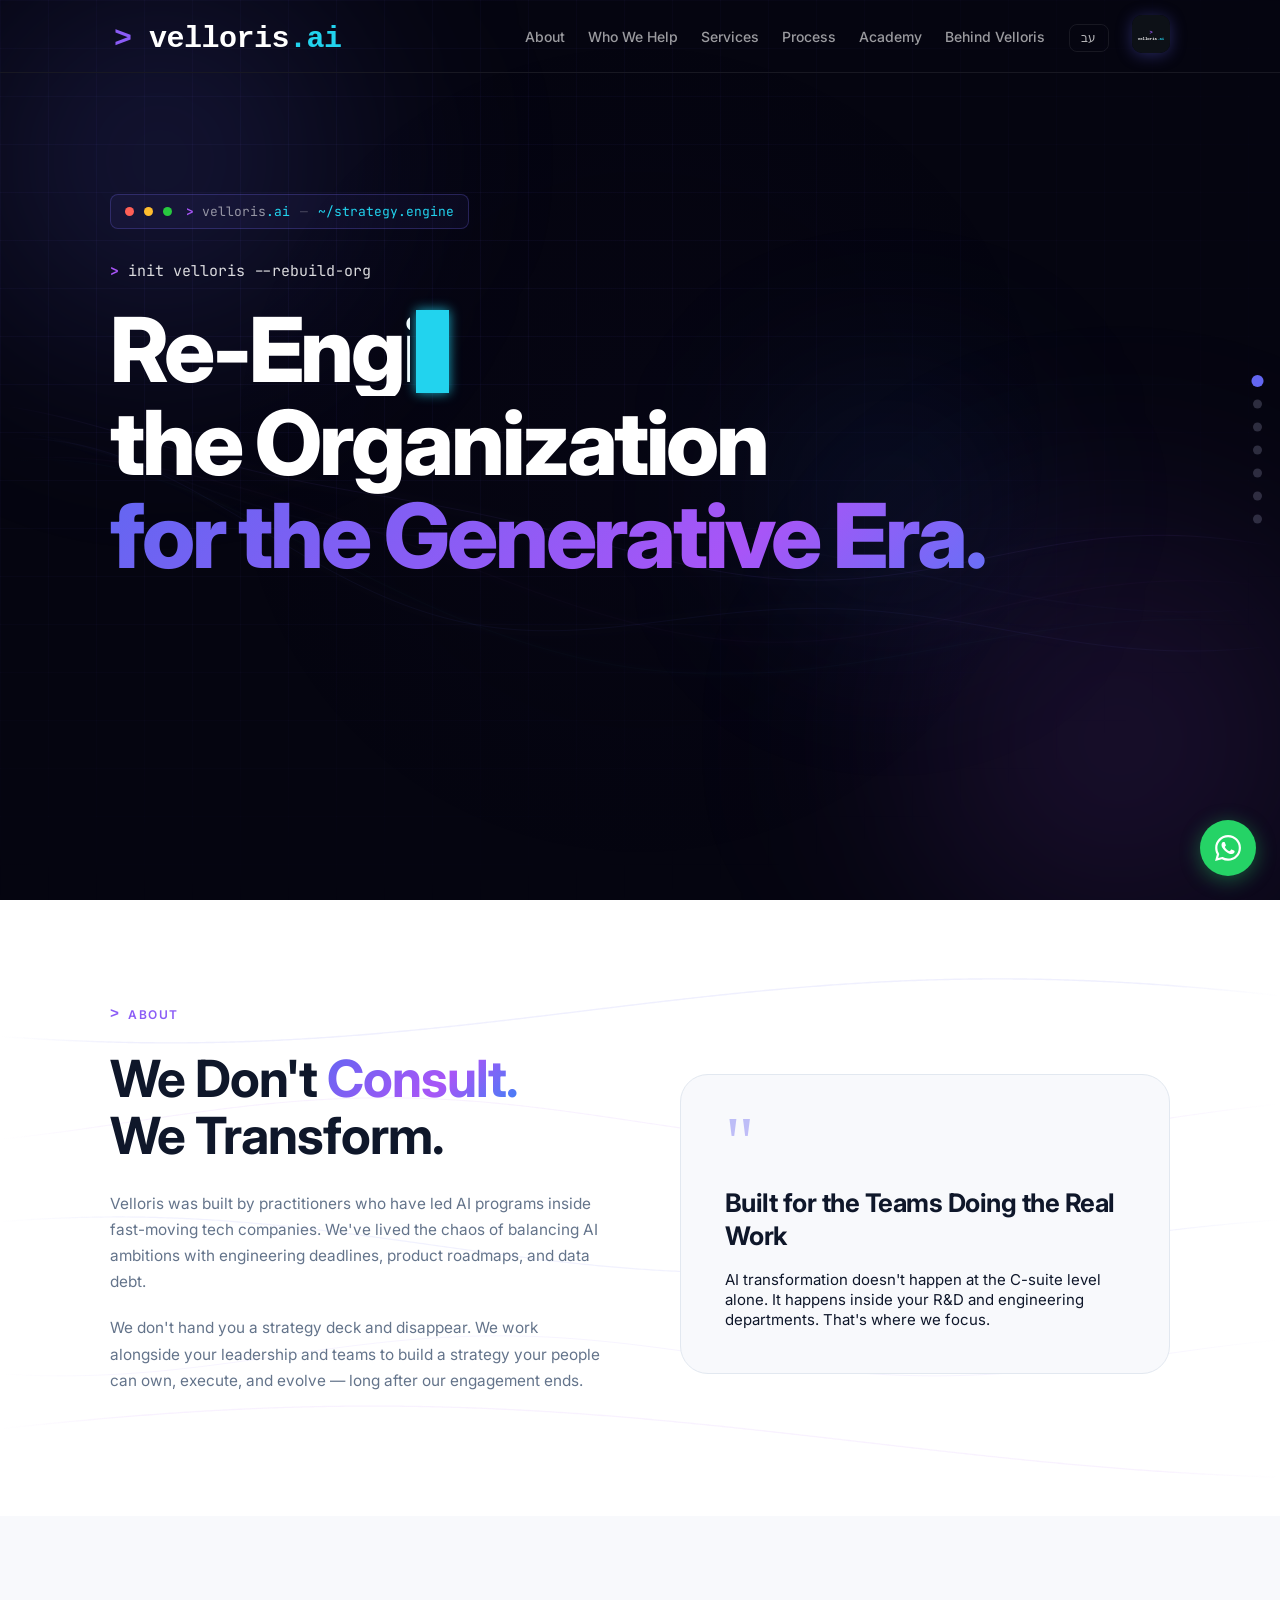
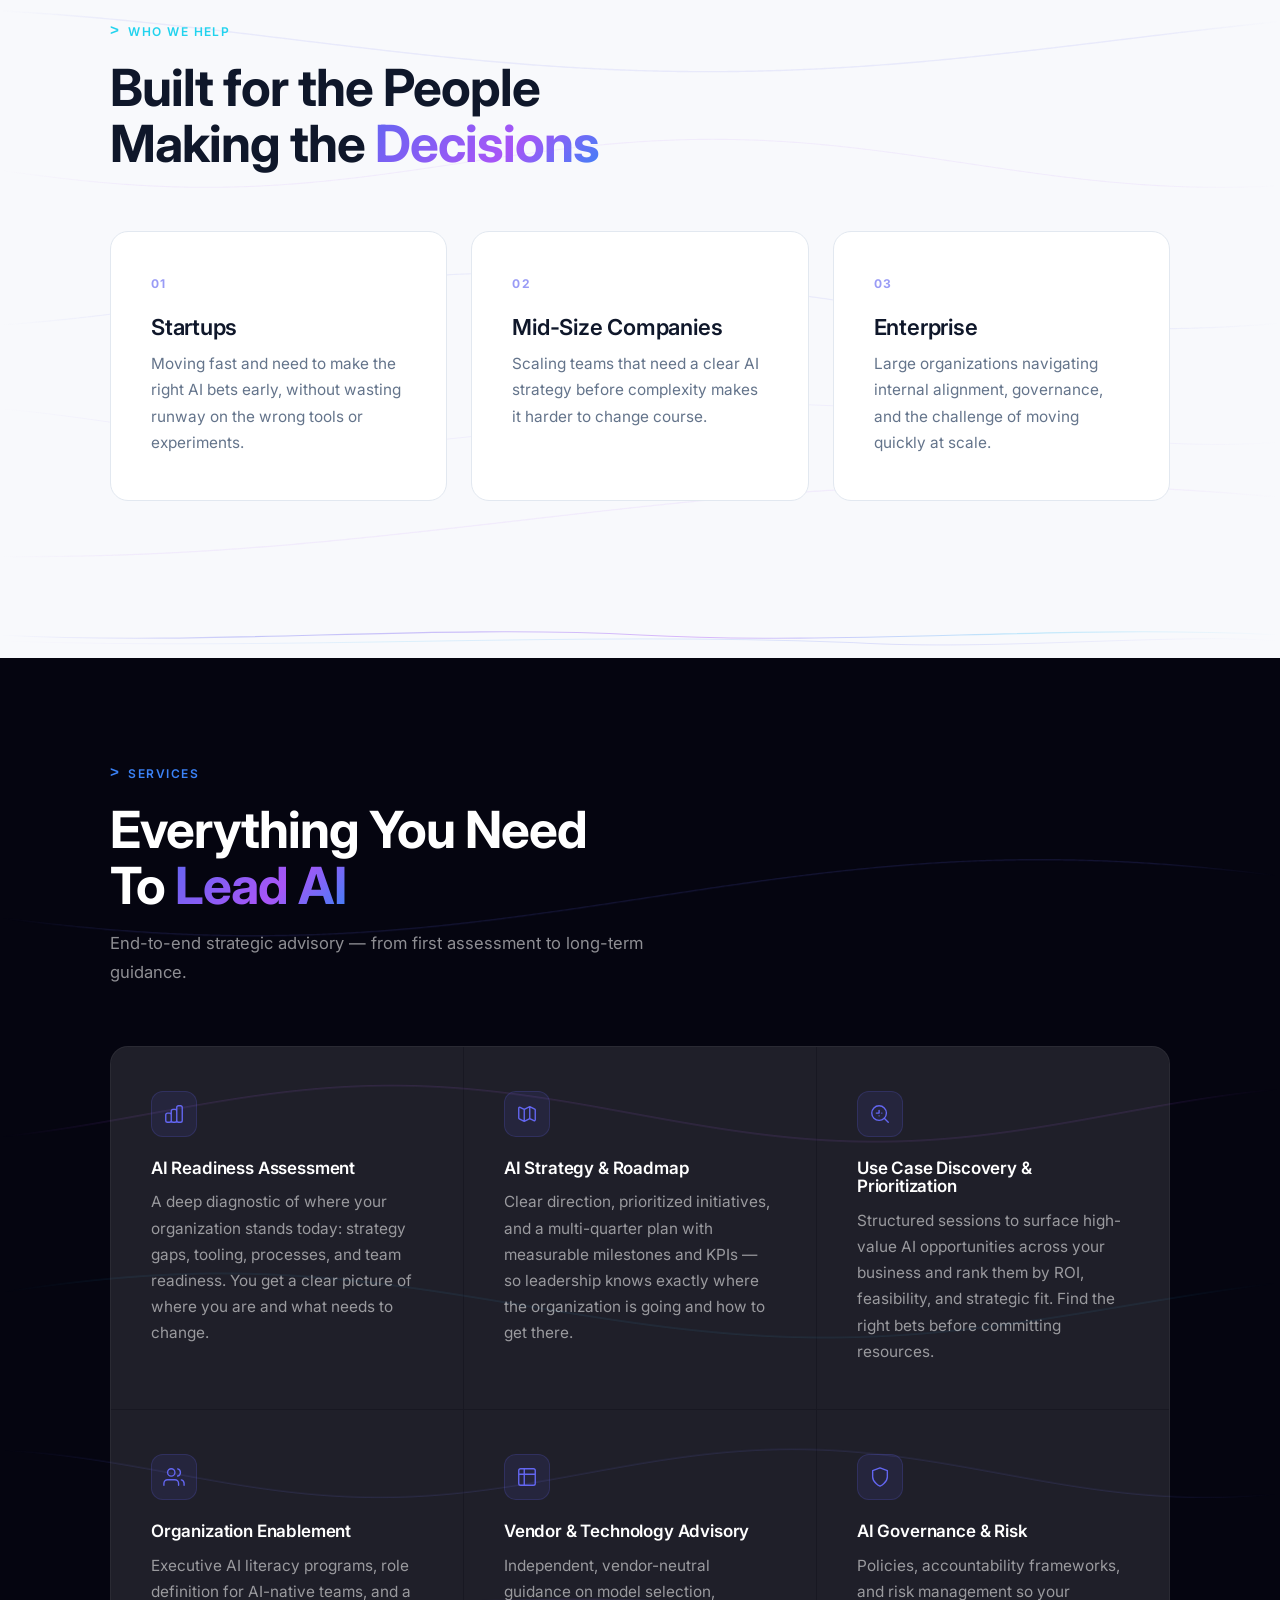
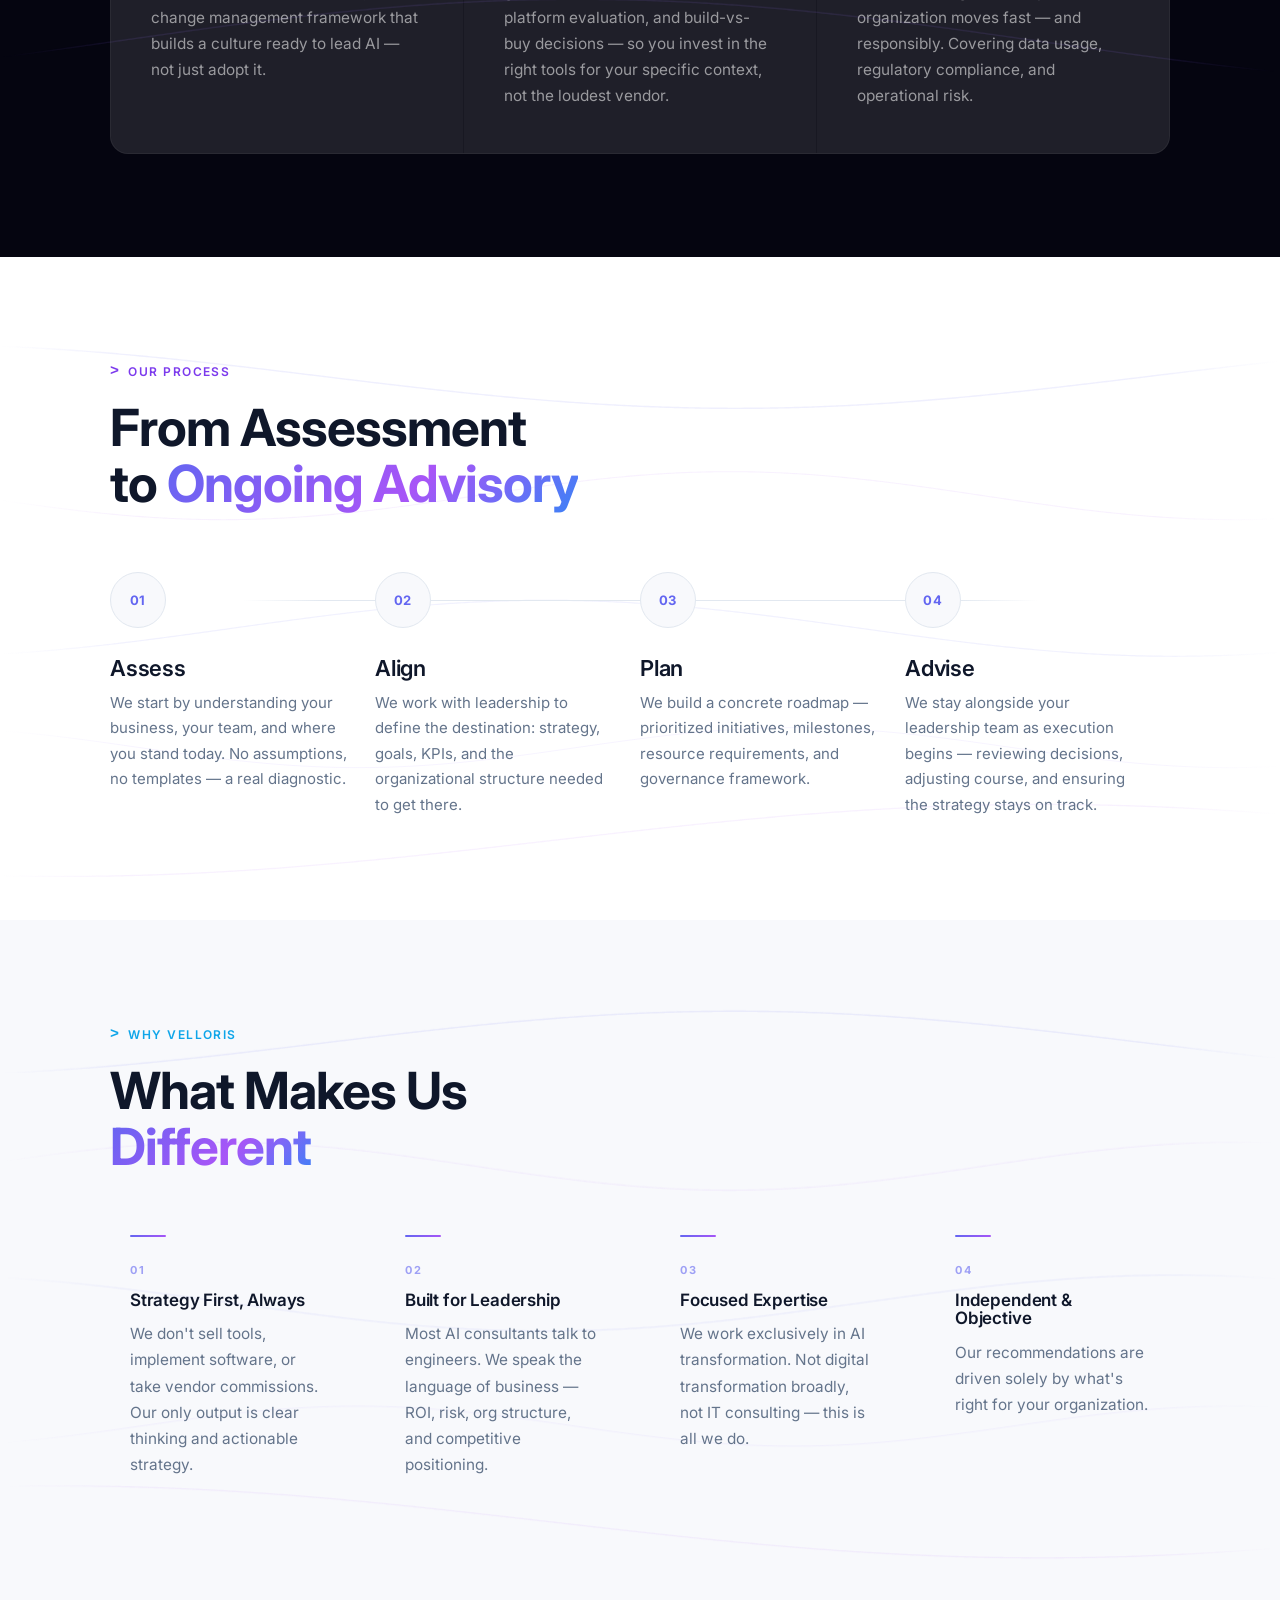
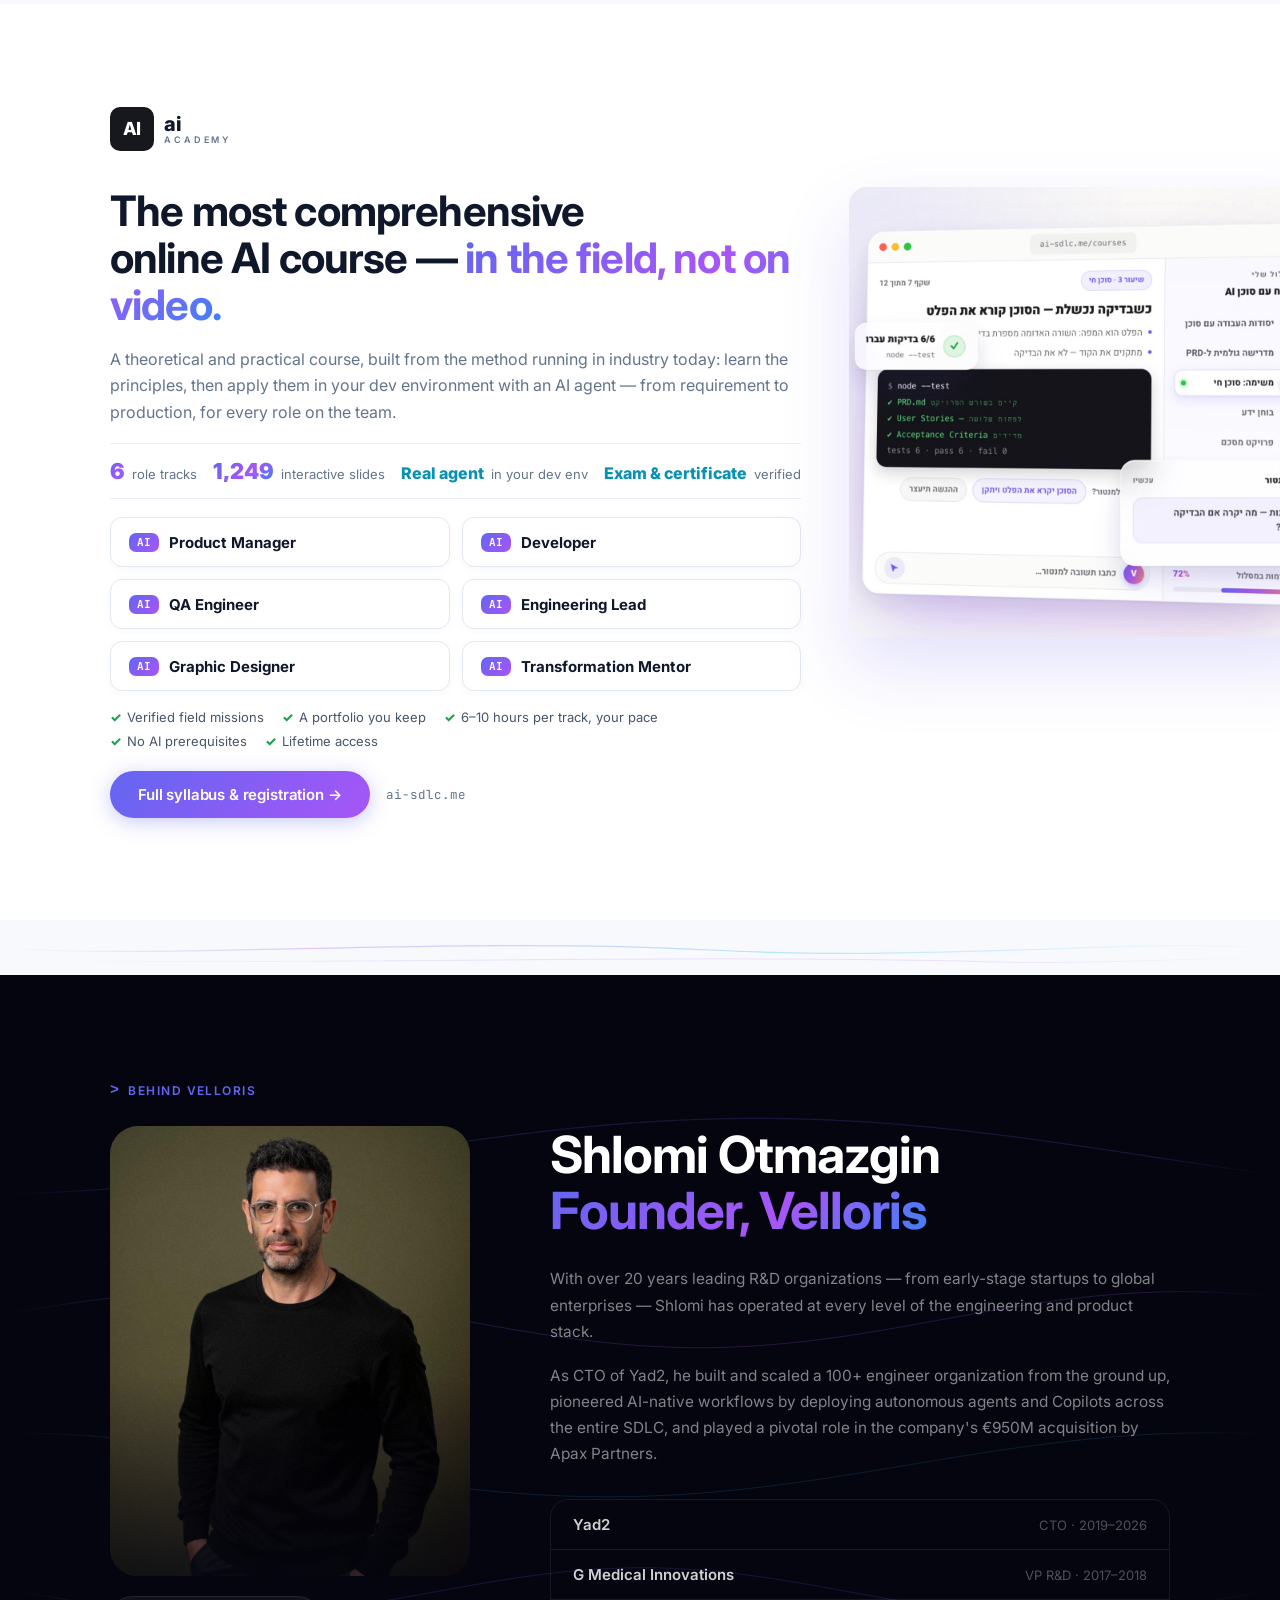
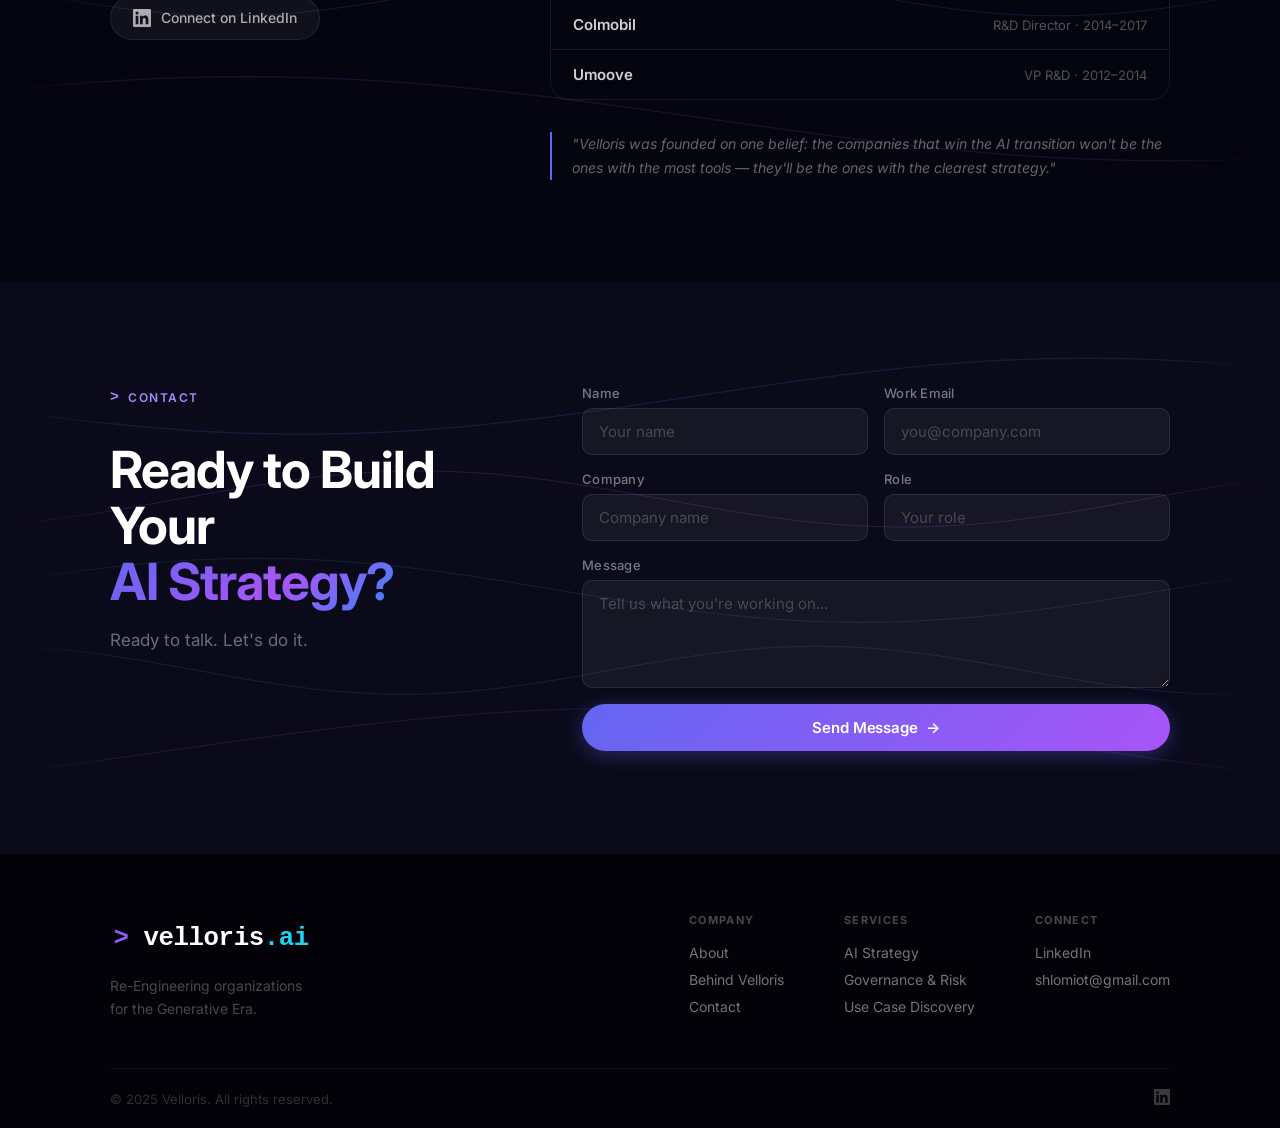
==== commit b3e8dd5a: "Remove "velloris academy" text label from Academy strip header Co-Authored-By: Claude Sonnet 5 <nore" ====
--- a/index.html
+++ b/index.html
@@ -412,9 +412,7 @@
         <div class="acad-logo">
           <span class="acad-logo-sq">AI</span>
           <span class="acad-logo-txt"><span dir="ltr">ai</span><span dir="ltr" class="acad-logo-sub">academy</span></span>
-        </div>
-        <div class="acad-brand" dir="ltr"><span class="acad-chev">&gt; </span>velloris<span class="grad-text"> academy</span></div>
-      </div>
+        </div>      </div>
       <div class="acad-grid">
         <div class="acad-copy">
           <h2 class="reveal-text">The most comprehensive<br/>online AI course — <span class="grad-text">in the field, not on video.</span></h2>
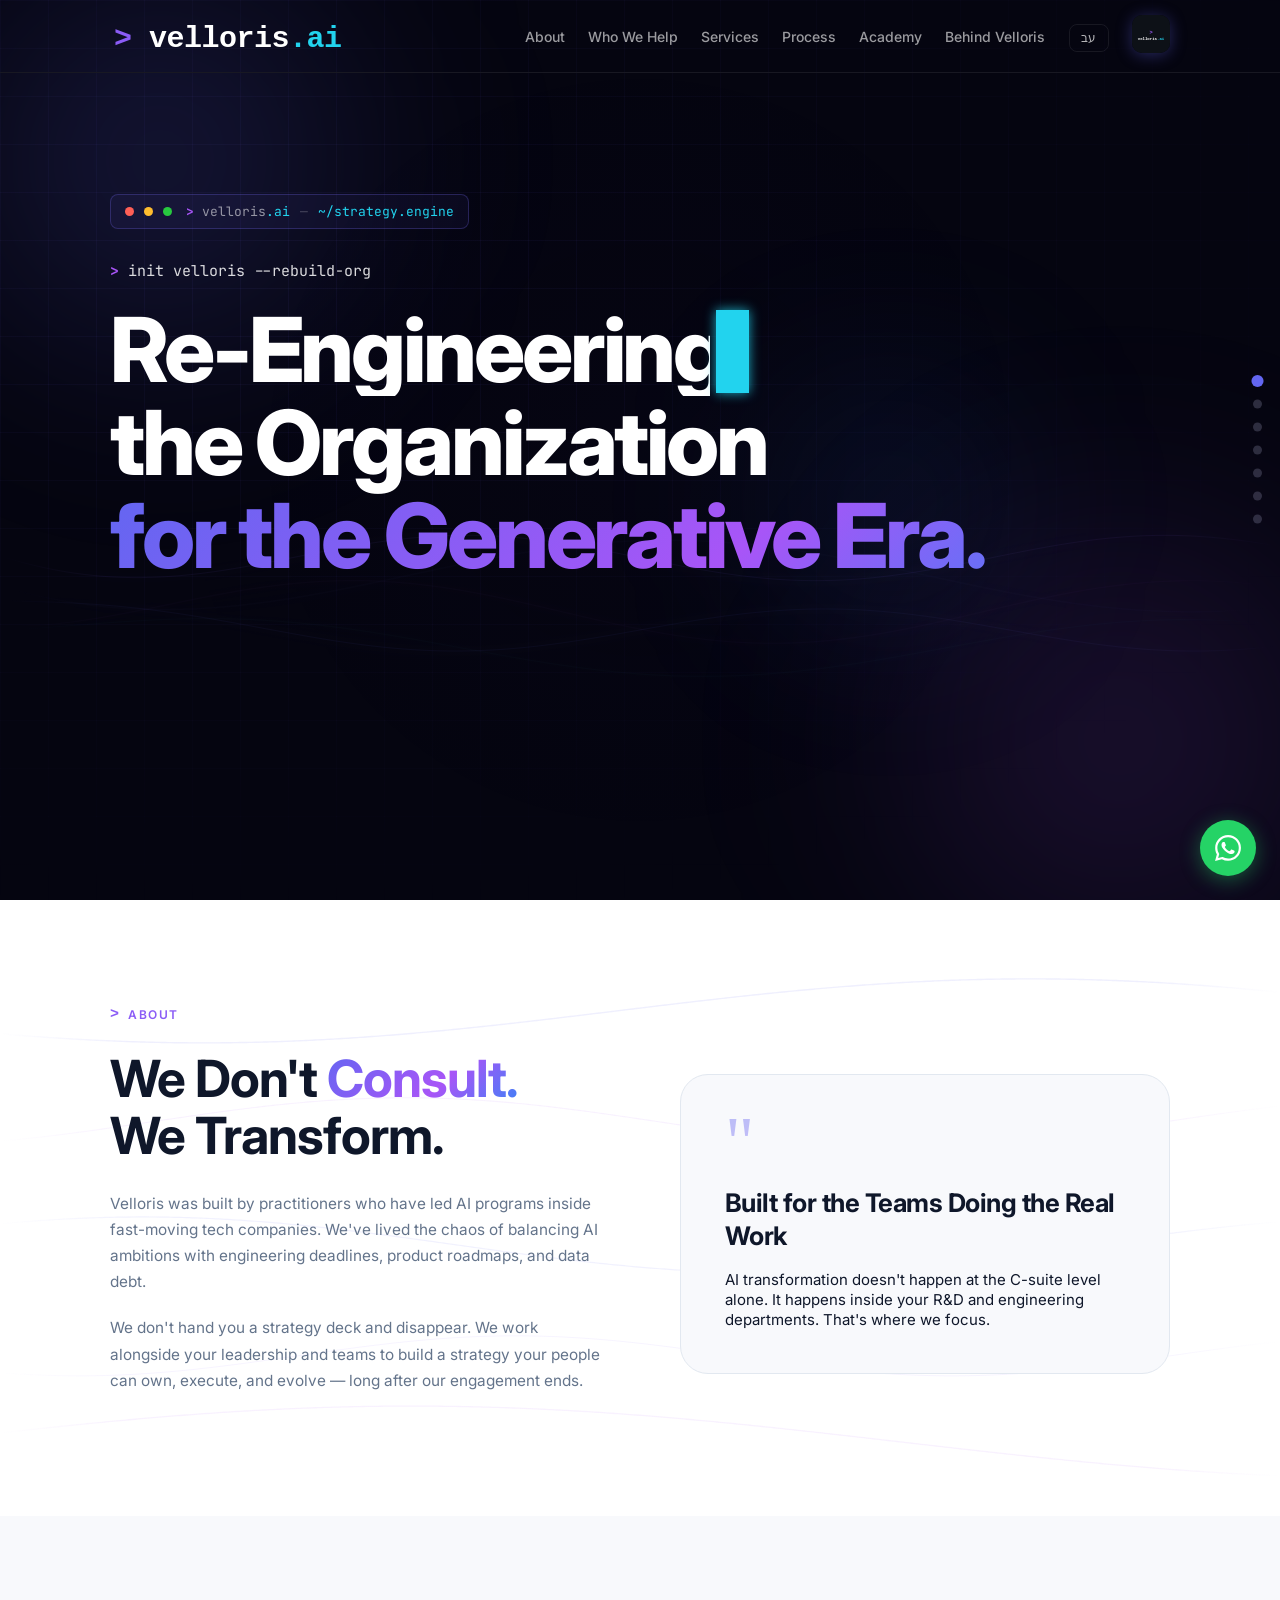
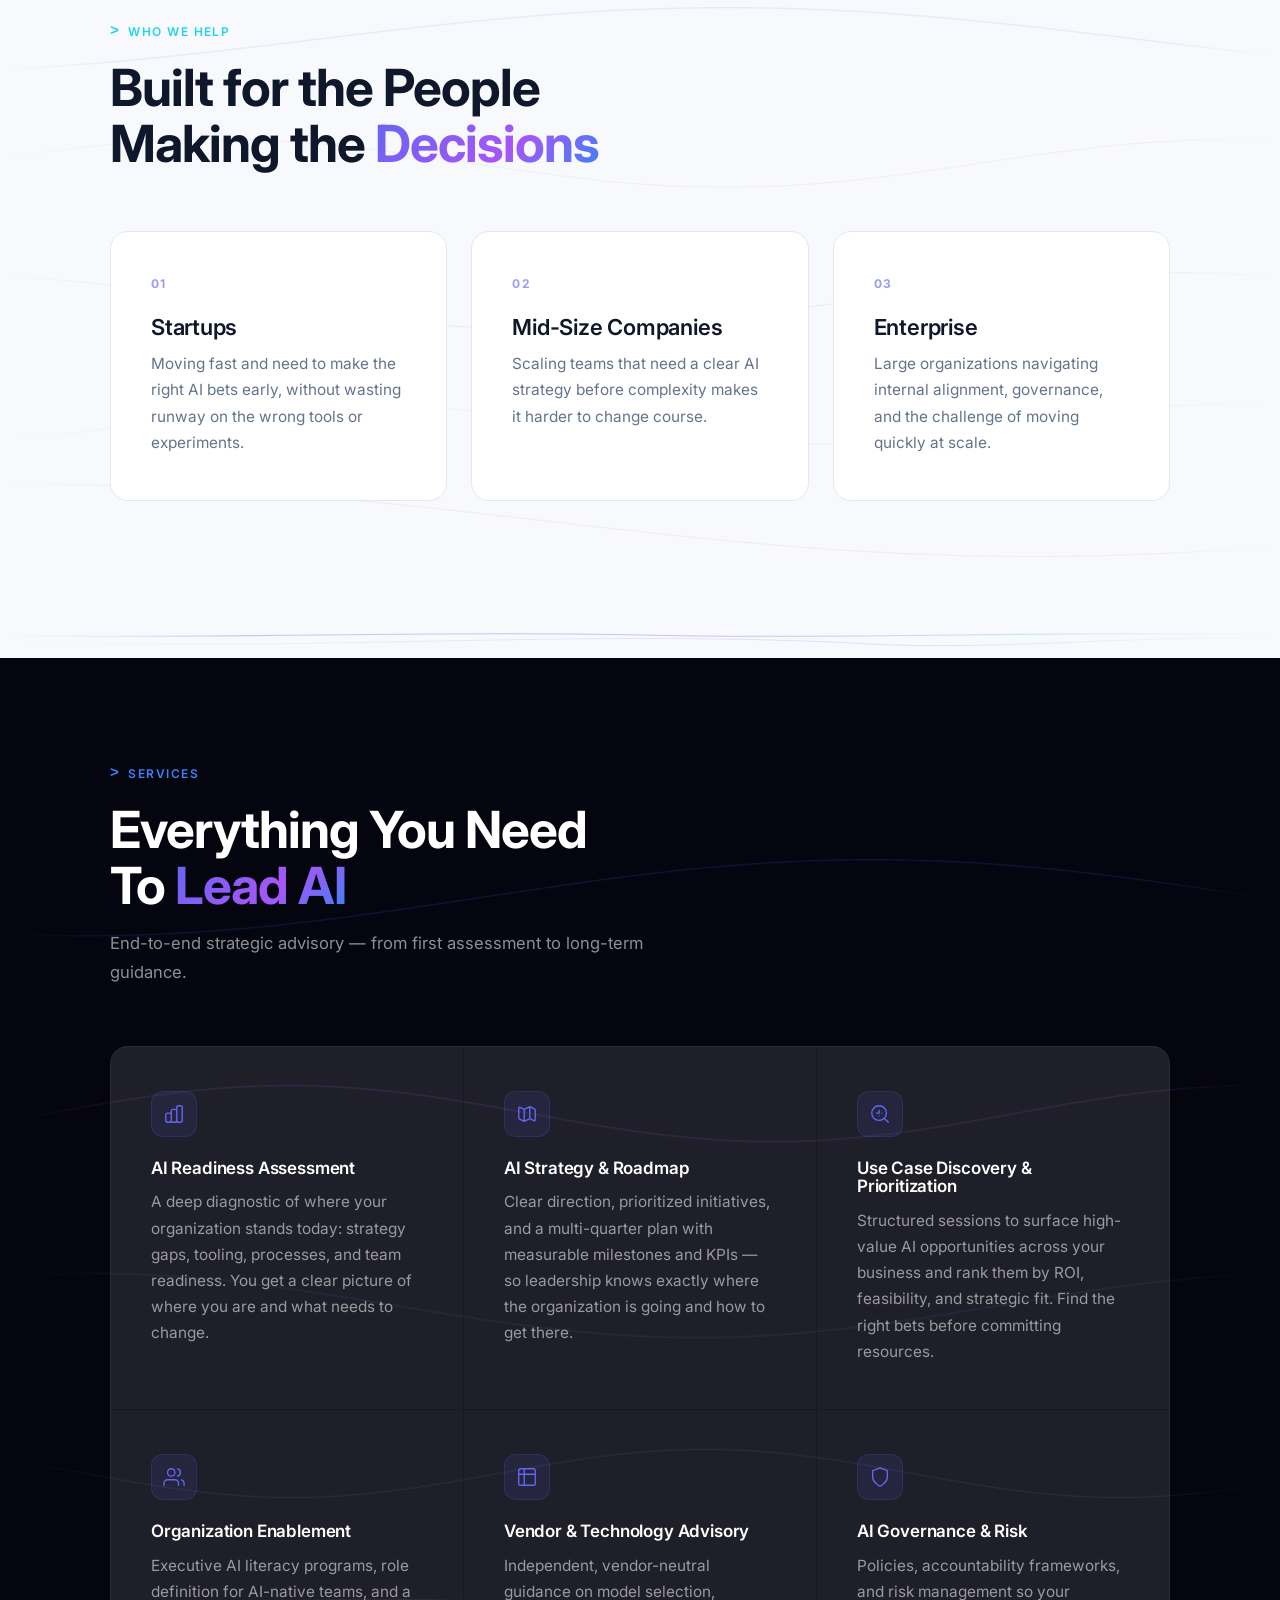
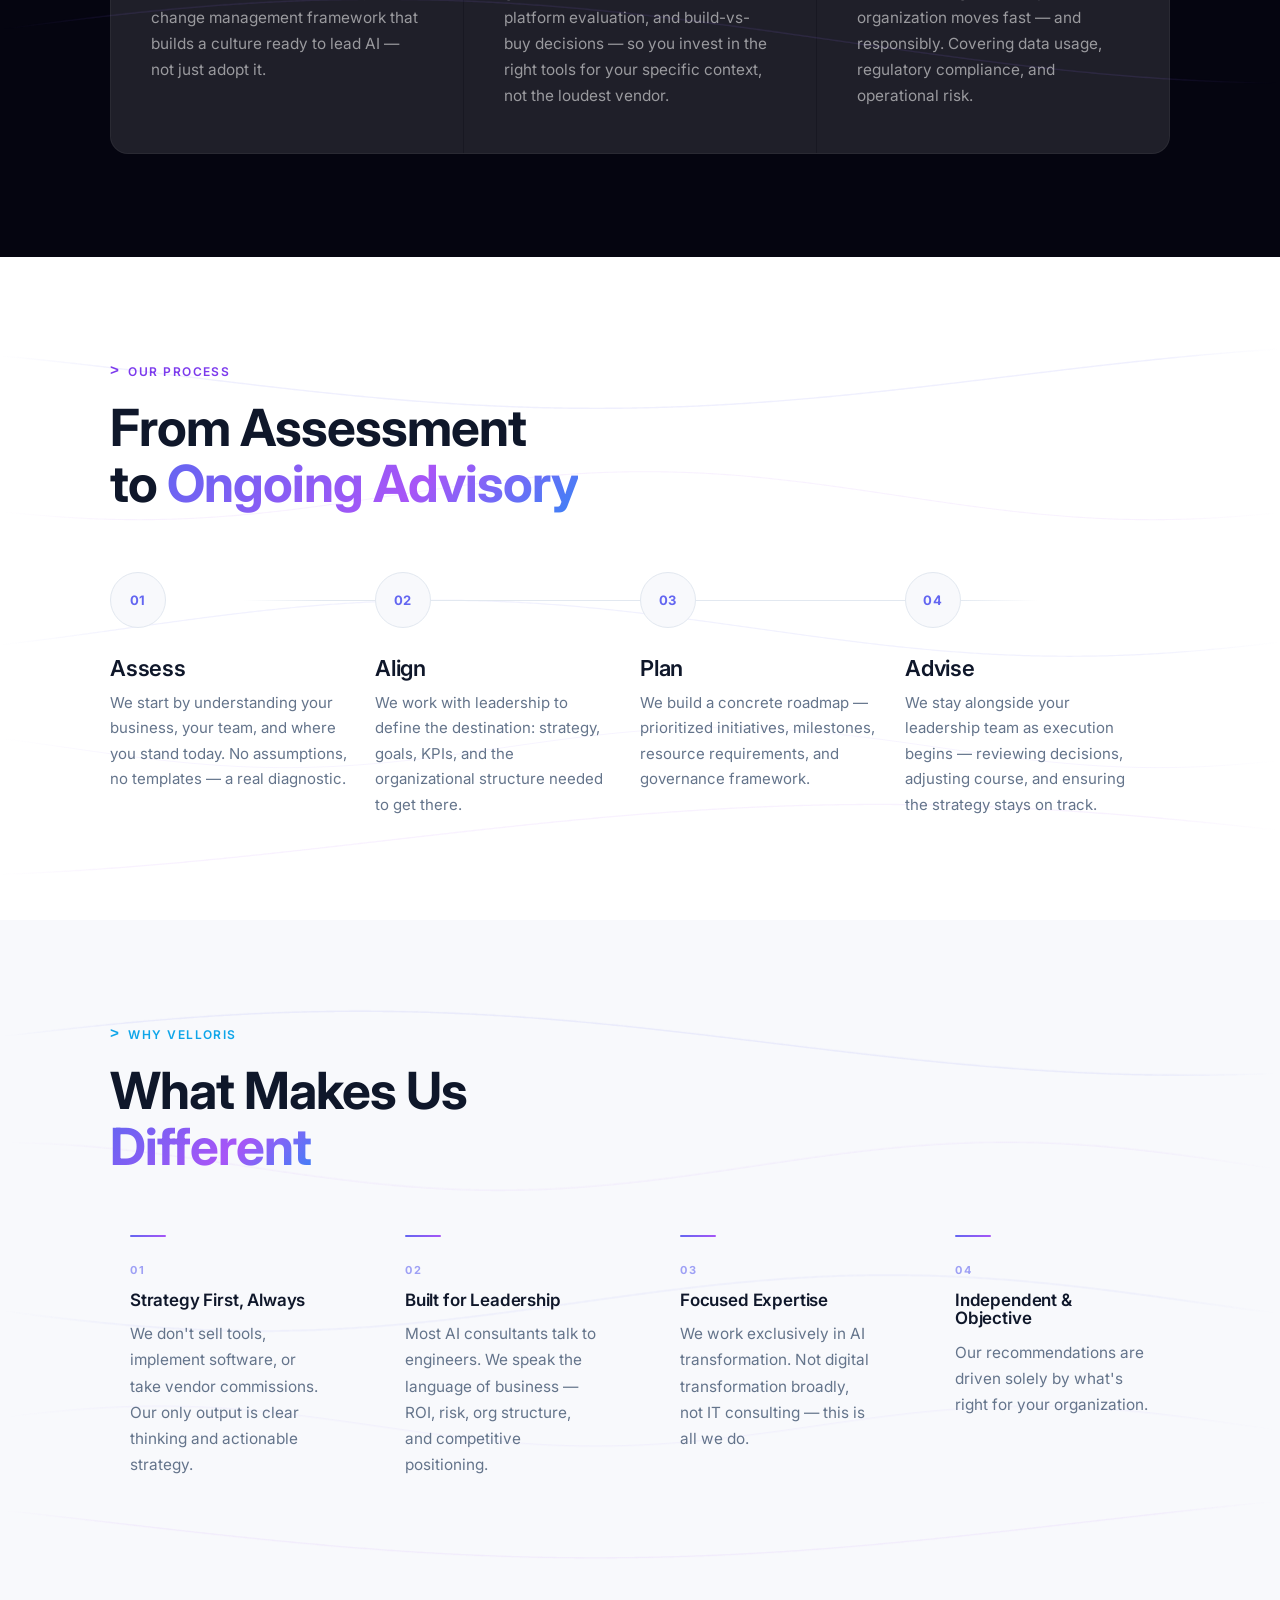
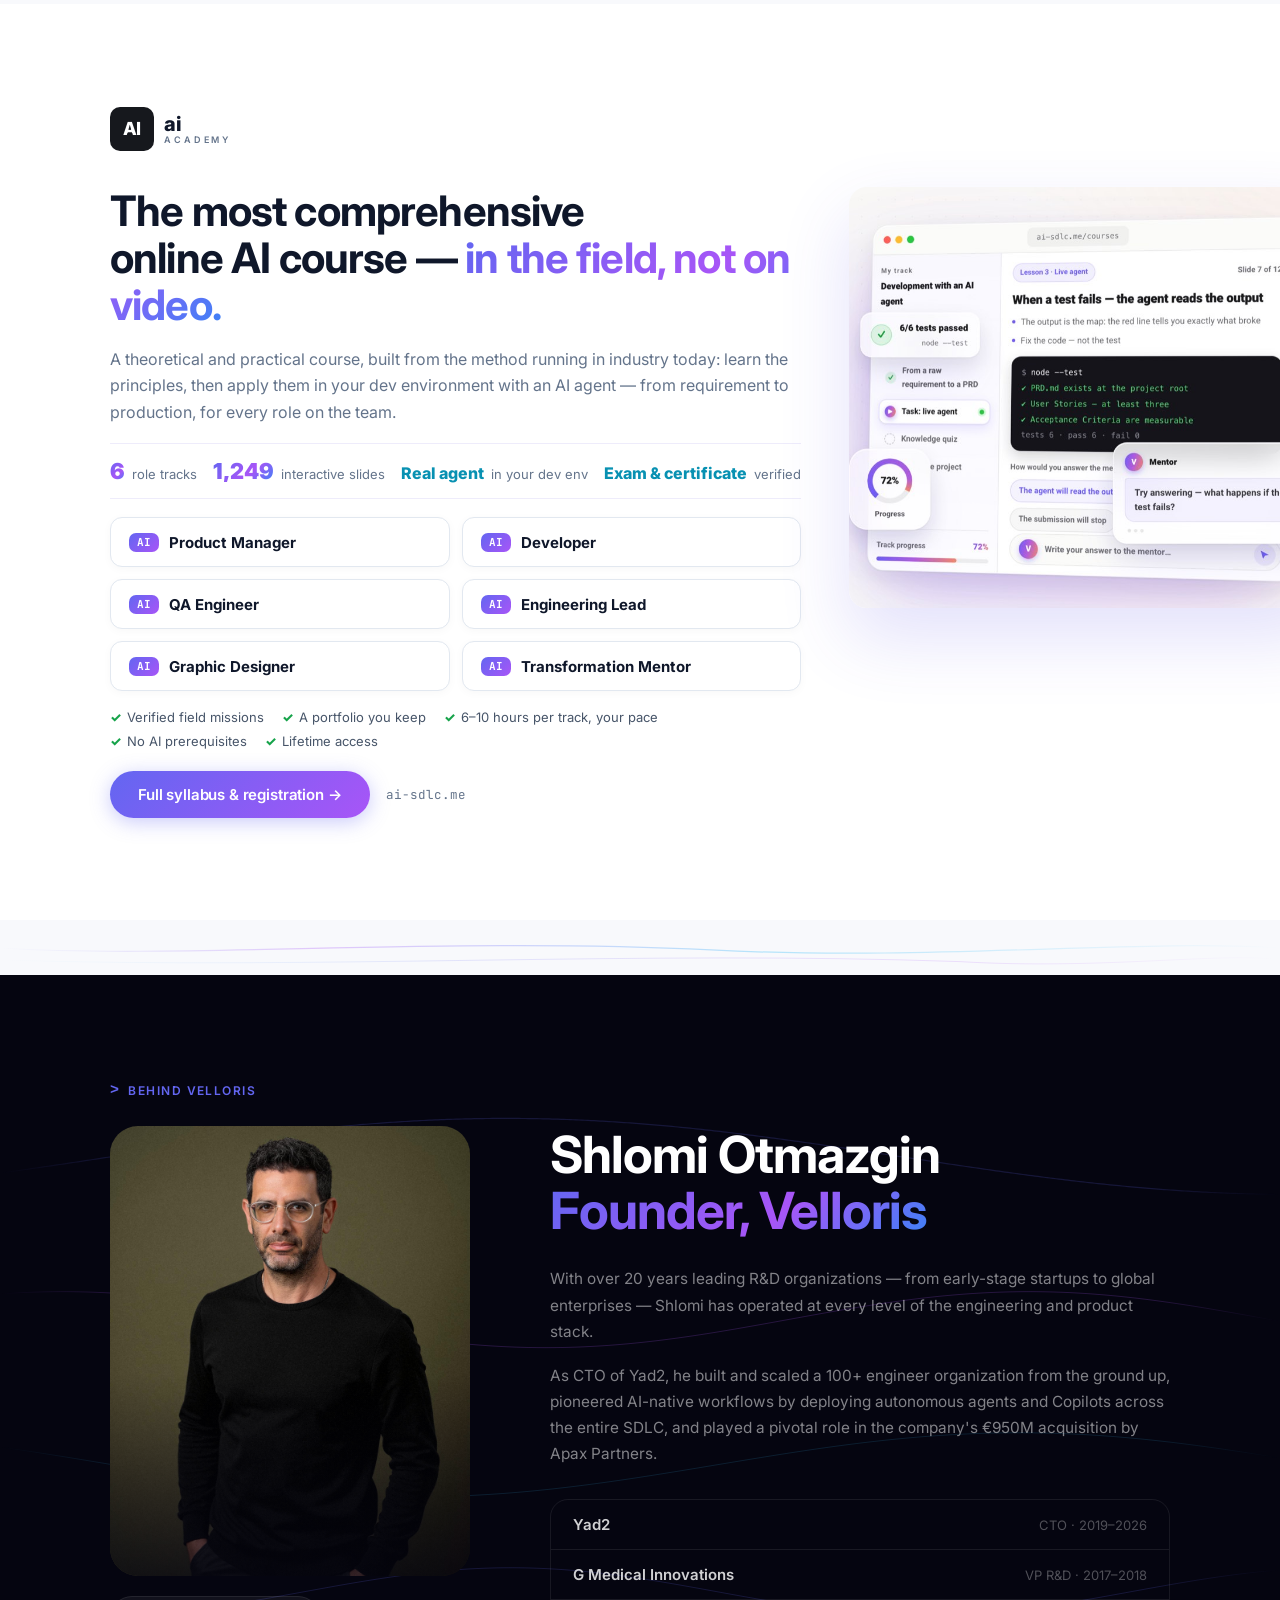
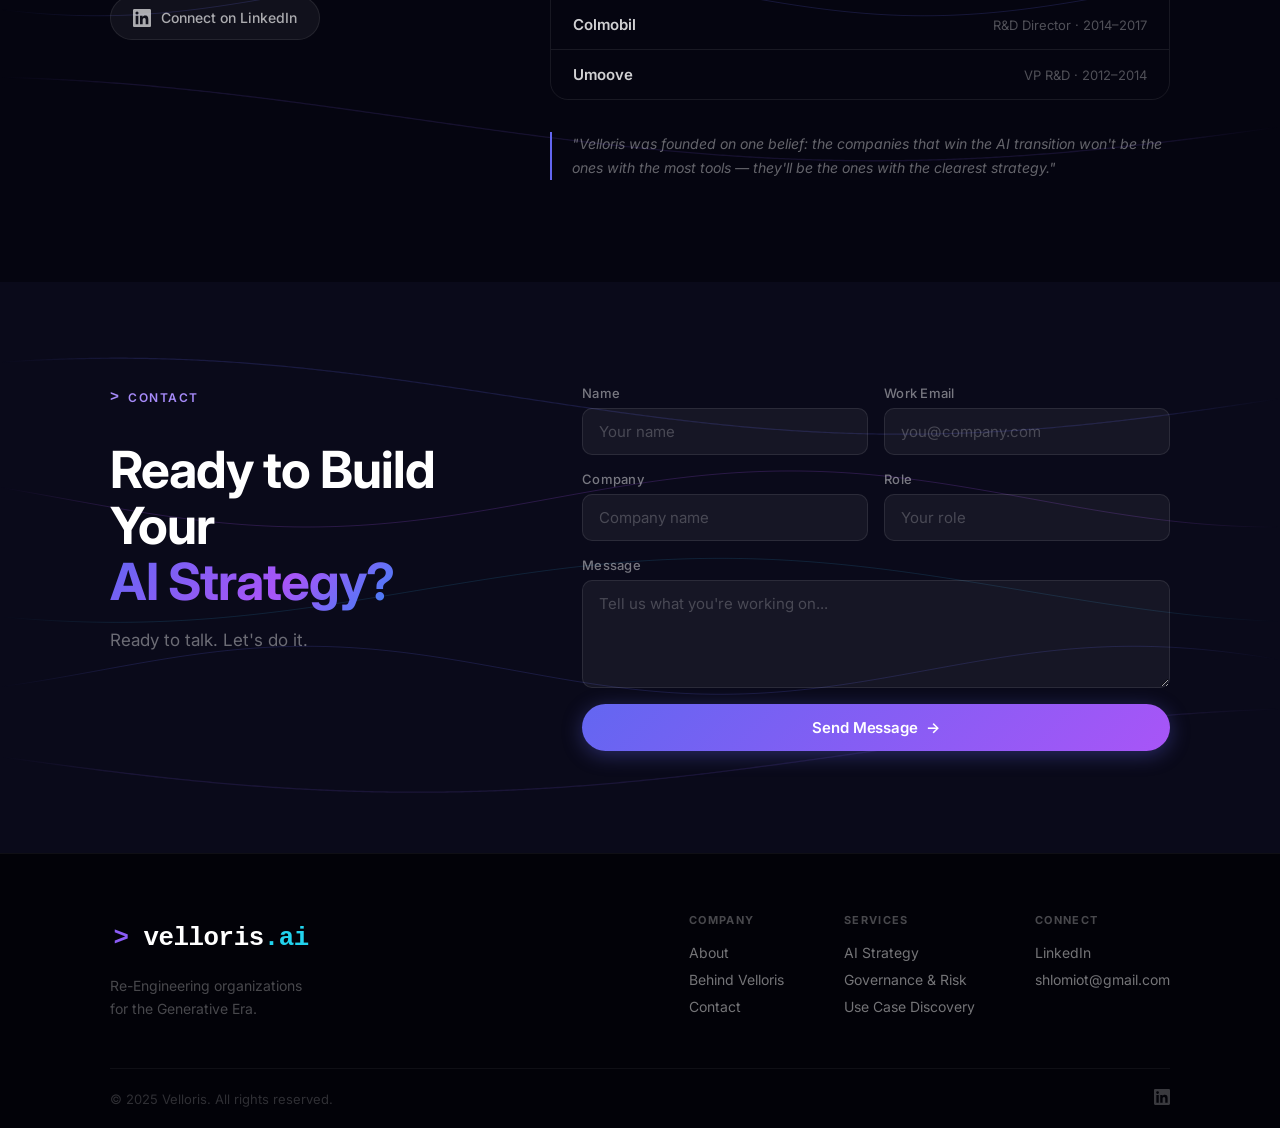
==== commit a68053fb: "Use English course-app screenshot in Academy strip for the English page The Hebrew page keeps the He" ====
--- a/index.html
+++ b/index.html
@@ -469,7 +469,7 @@
         </div>
         <div class="acad-shot reveal-up">
           <a href="https://www.ai-sdlc.me/courses?lang=en" target="_blank" rel="noopener">
-            <img src="assets/academy-app.jpg" alt="The course learning environment" />
+            <img src="assets/academy-app-en.jpg" alt="The course learning environment" />
           </a>
         </div>
       </div>
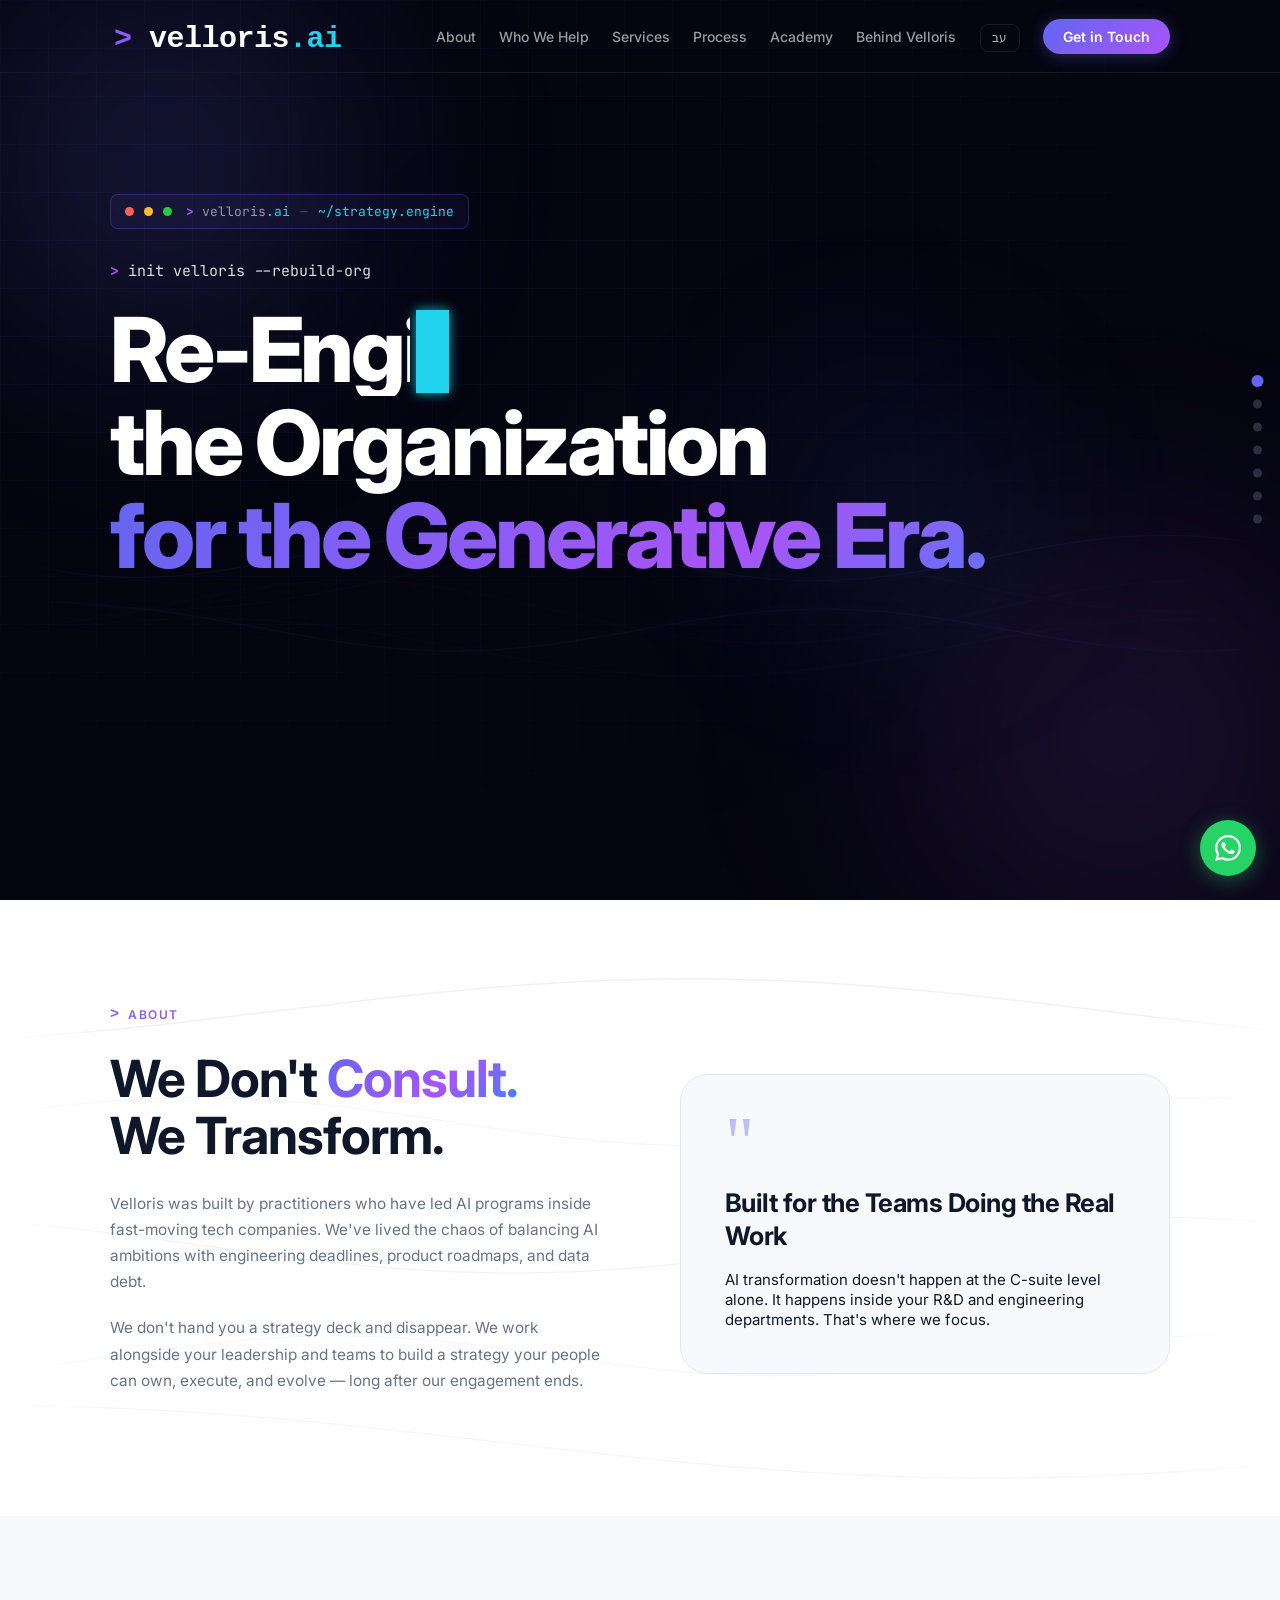
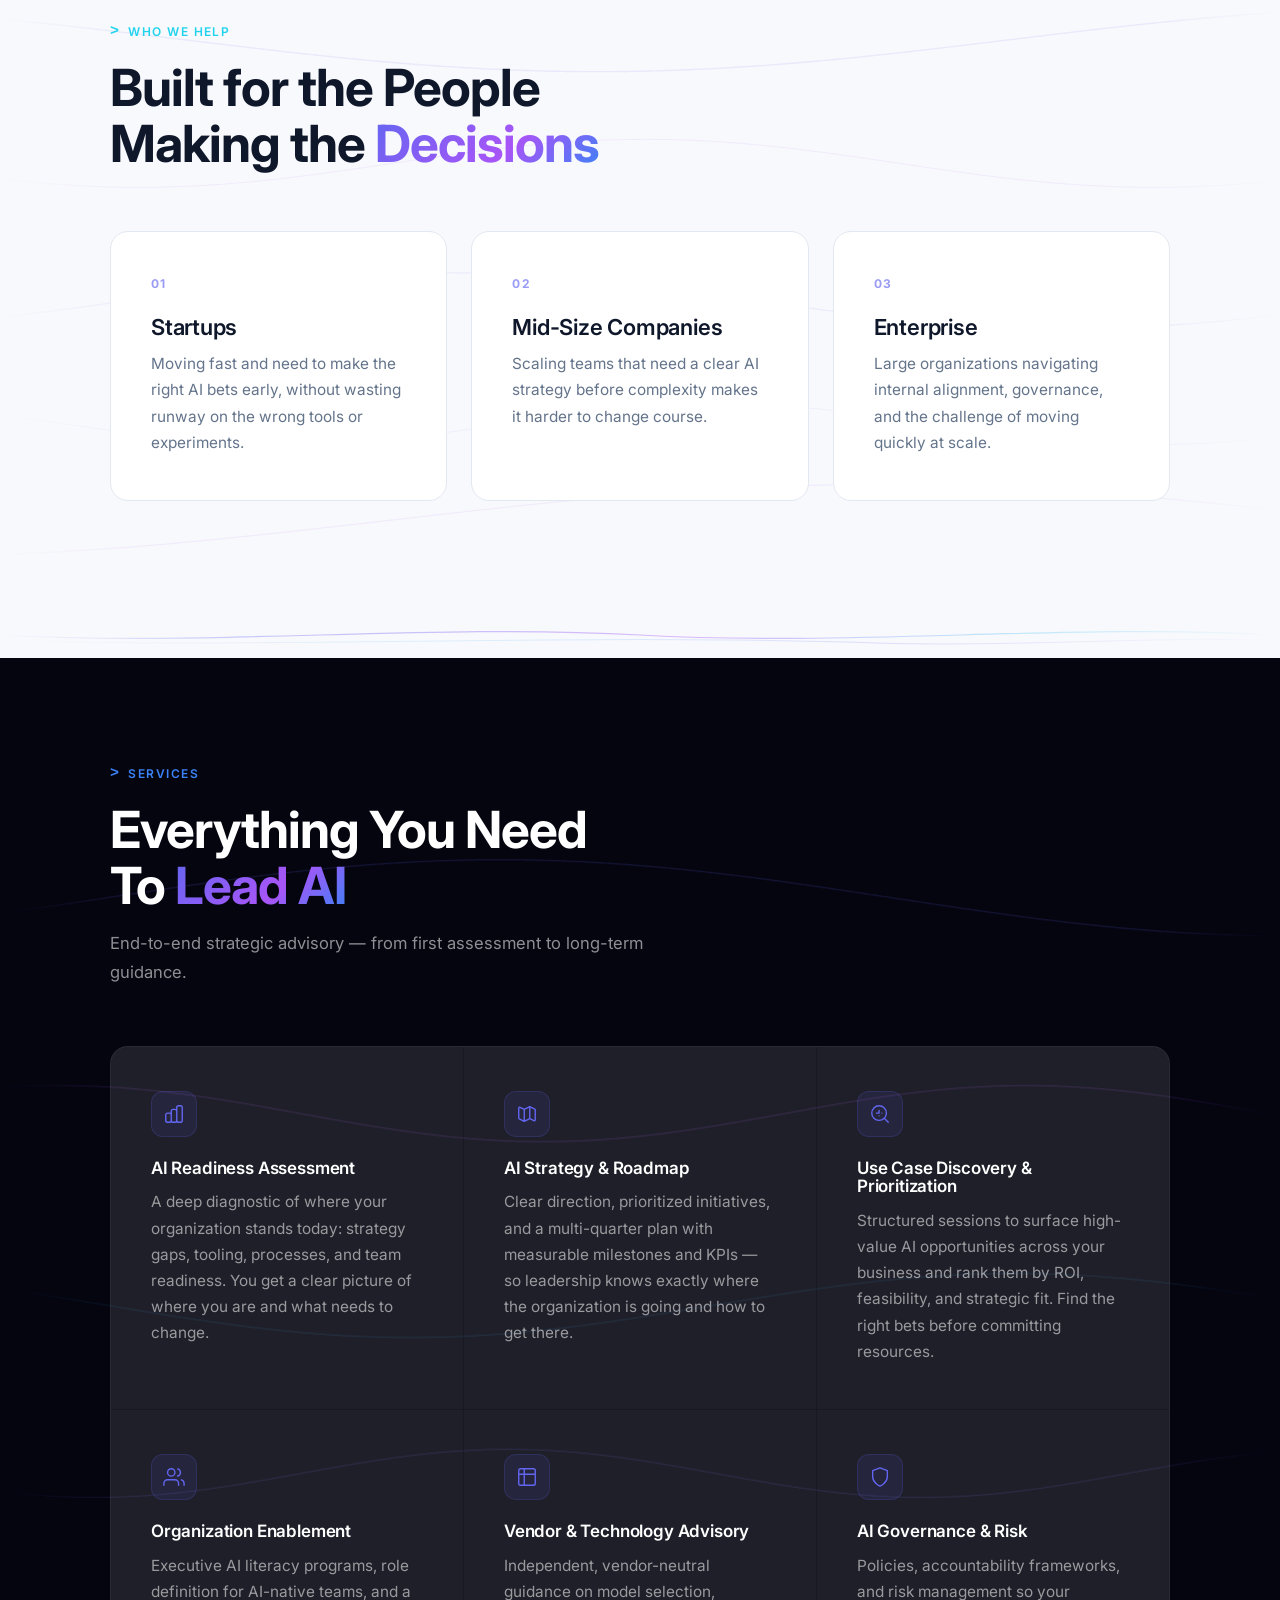
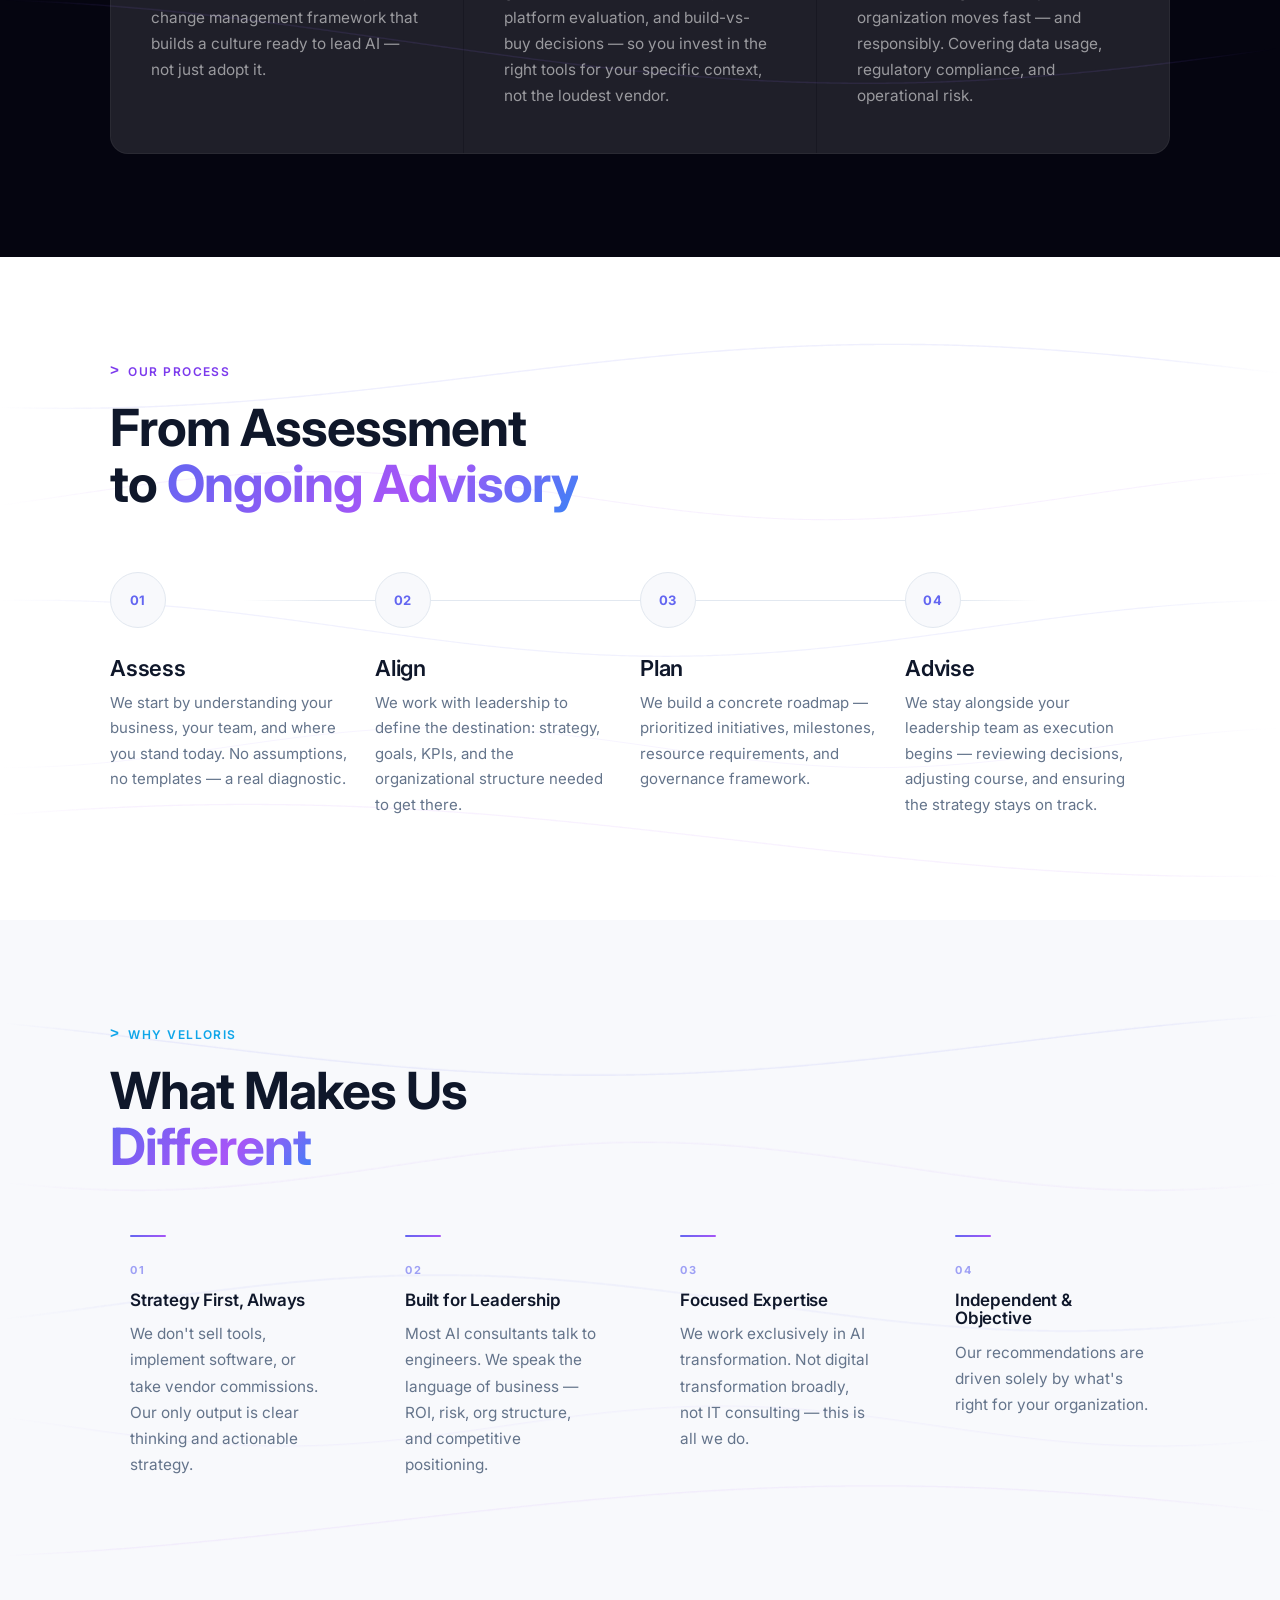
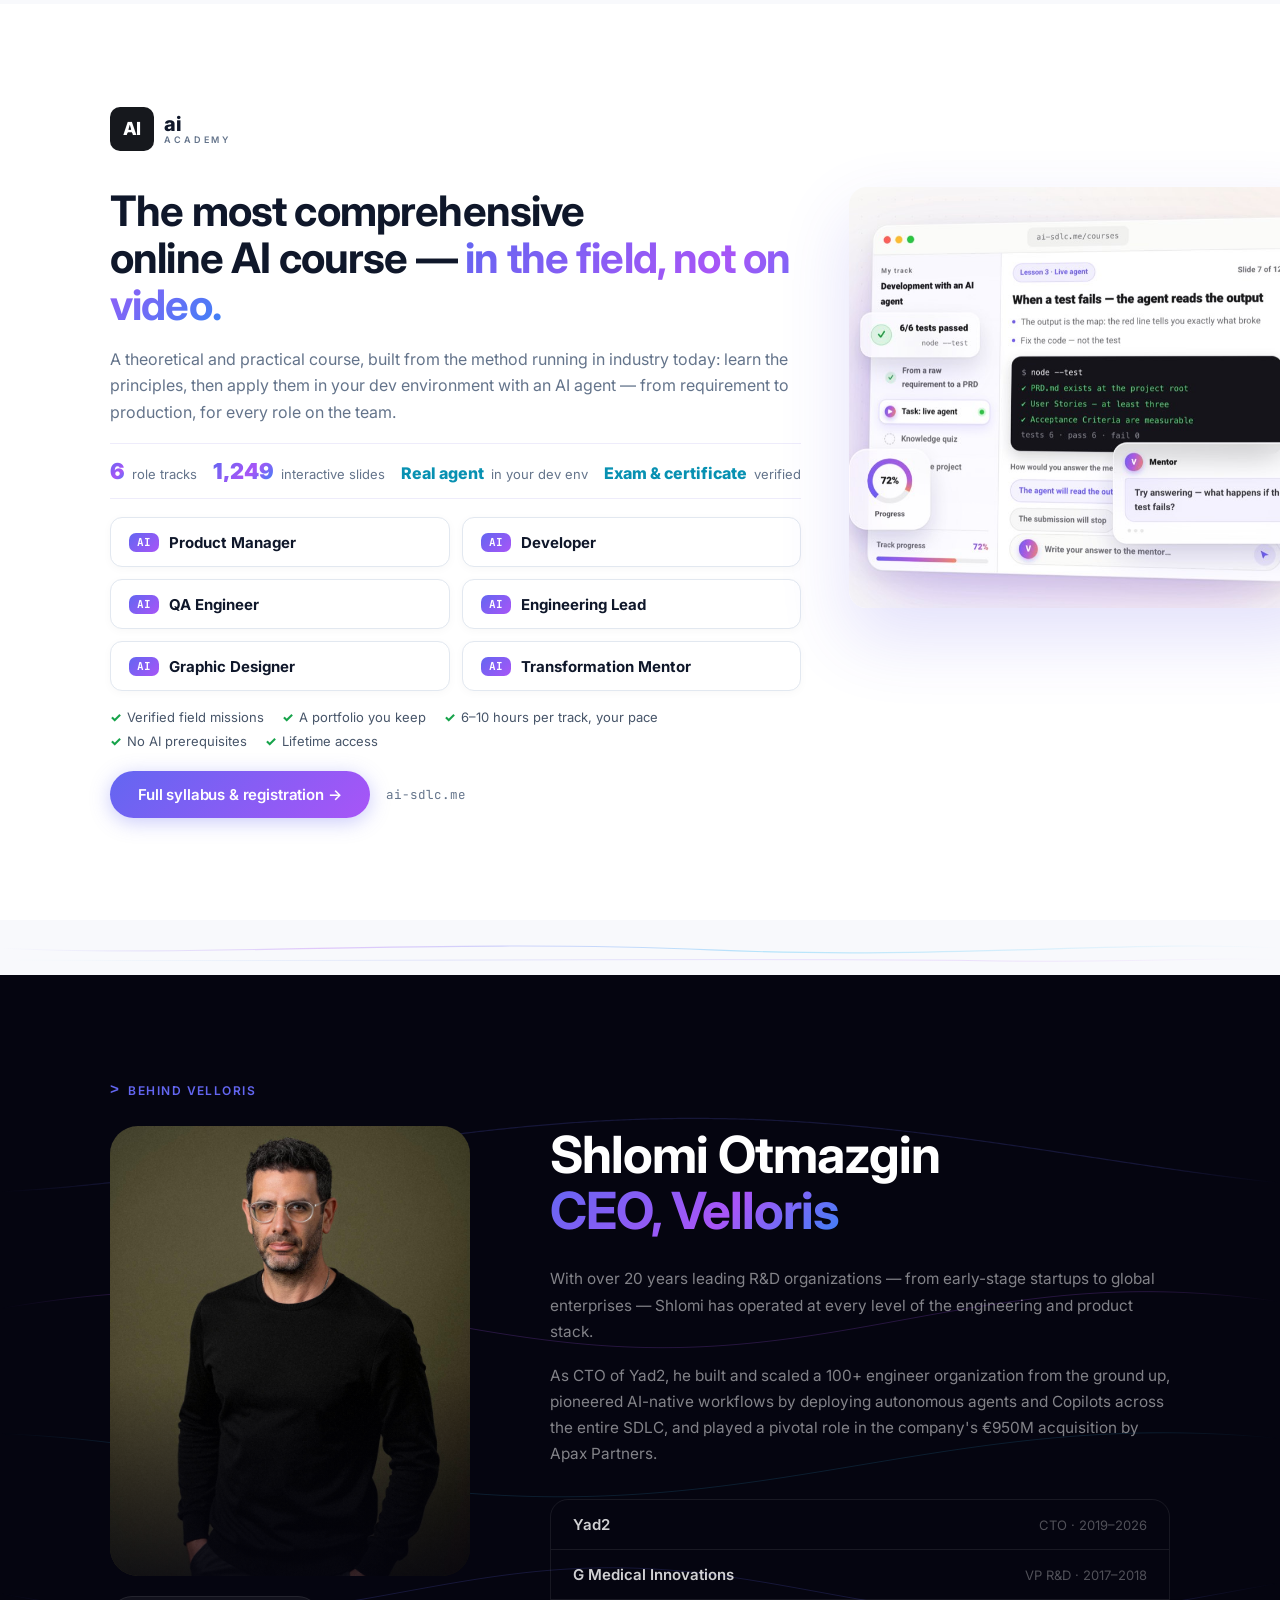
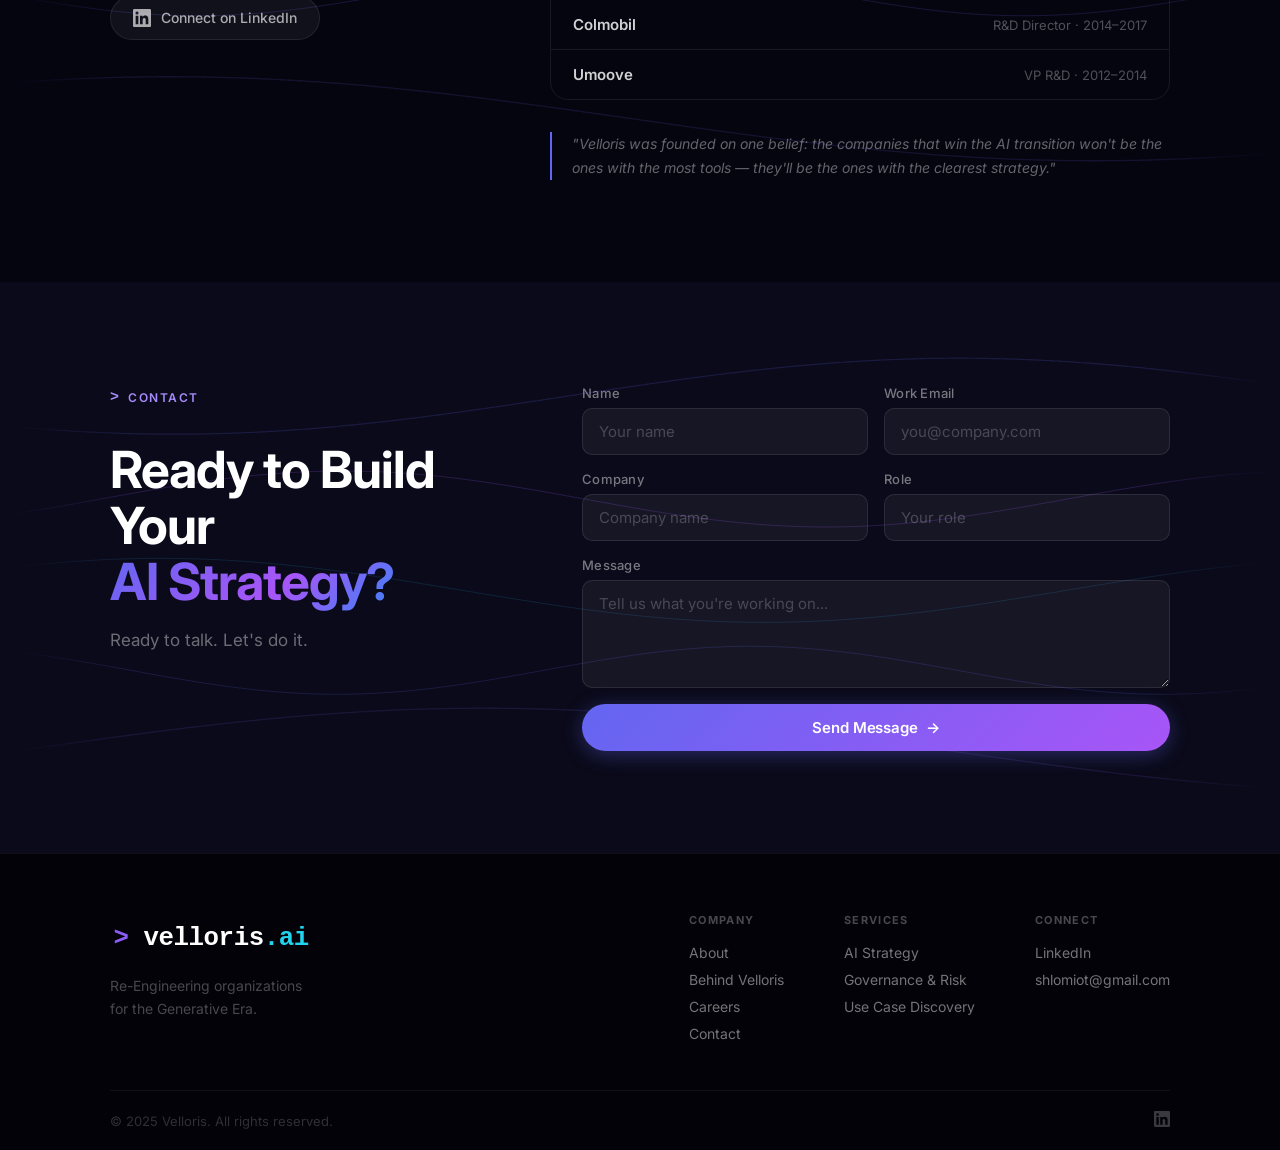
==== commit 9a2a48ec: "Add careers page: single accordion job listing with CV upload - New /careers page (EN + HE) with one" ====
--- a/index.html
+++ b/index.html
@@ -38,7 +38,7 @@
         <li><a href="#academy" class="nav-link">Academy</a></li>
         <li><a href="#team" class="nav-link">Behind Velloris</a></li>
         <li><a href="index.he.html" class="nav-link nav-lang">עב</a></li>
-        <li><a href="#contact" class="nav-cta-logo" aria-label="Get in Touch"><img src="velloris_logo_square.svg" alt="Velloris" /></a></li>
+        <li><a href="#contact" class="nav-link nav-cta">Get in Touch</a></li>
       </ul>
 
       <button class="hamburger" id="hamburger" aria-label="Open menu">
@@ -512,7 +512,7 @@
       <div class="team-grid">
         <div class="team-photo-col reveal-up">
           <div class="team-photo-wrap">
-            <img src="assets/shlomi.jpg" alt="Shlomi Otmazgin — Founder, Velloris" />
+            <img src="assets/shlomi.jpg" alt="Shlomi Otmazgin — CEO, Velloris" />
             <div class="team-photo-glow"></div>
           </div>
           <a href="https://www.linkedin.com/in/shlomiot/" target="_blank" rel="noopener noreferrer" class="linkedin-btn">
@@ -521,7 +521,7 @@
           </a>
         </div>
         <div class="team-bio">
-          <h2 class="reveal-text">Shlomi Otmazgin<br/><span class="grad-text">Founder, Velloris</span></h2>
+          <h2 class="reveal-text">Shlomi Otmazgin<br/><span class="grad-text">CEO, Velloris</span></h2>
           <p class="reveal">With over 20 years leading R&D organizations — from early-stage startups to global enterprises — Shlomi has operated at every level of the engineering and product stack.</p>
           <p class="reveal">As CTO of Yad2, he built and scaled a 100+ engineer organization from the ground up, pioneered AI-native workflows by deploying autonomous agents and Copilots across the entire SDLC, and played a pivotal role in the company's €950M acquisition by Apax Partners.</p>
           <div class="team-career reveal">
@@ -617,6 +617,7 @@
             <h4>Company</h4>
             <a href="#about">About</a>
             <a href="#team">Behind Velloris</a>
+            <a href="careers/">Careers</a>
             <a href="#contact">Contact</a>
           </div>
           <div class="footer-col">
--- a/styles.css
+++ b/styles.css
@@ -1430,3 +1430,441 @@
   transform: translateY(-1px) scale(1.05);
   box-shadow: 0 4px 24px rgba(99,102,241,0.5);
 }
+
+/* ============================================================
+   CAREERS — listing + job detail pages
+   ============================================================ */
+.careers-hero {
+  padding: calc(var(--nav-h) + 60px) 0 40px;
+  background: var(--off);
+}
+.careers-hero h1 {
+  font-size: clamp(34px, 4.6vw, 56px);
+  margin-bottom: 16px;
+}
+.careers-hero p {
+  max-width: 560px;
+  font-size: clamp(16px, 1.3vw, 18px);
+}
+
+.careers-list { padding: 56px 0 var(--pad); background: var(--off); }
+.job-card {
+  display: block;
+  background: var(--white);
+  border: 1px solid var(--border);
+  border-radius: var(--r-md);
+  padding: 32px 36px;
+  transition: transform 0.3s var(--smooth), box-shadow 0.3s var(--smooth), border-color 0.3s;
+}
+.job-card:hover {
+  transform: translateY(-4px);
+  box-shadow: var(--shadow-md);
+  border-color: rgba(99,102,241,0.3);
+}
+.job-card h3 {
+  color: var(--text);
+  margin-bottom: 10px;
+  font-size: clamp(19px, 2vw, 23px);
+}
+.job-card-meta {
+  display: flex;
+  flex-wrap: wrap;
+  gap: 6px 14px;
+  font-size: 14px;
+  color: var(--muted);
+  margin-bottom: 14px;
+}
+.job-card-meta span { white-space: nowrap; }
+.job-card-meta .accent { color: var(--accent); font-weight: 600; }
+.job-card-excerpt { margin-bottom: 18px; }
+.job-card-cta {
+  display: inline-flex;
+  align-items: center;
+  gap: 6px;
+  font-size: 14px;
+  font-weight: 600;
+  color: var(--accent);
+}
+.job-card:hover .job-card-cta .btn-arrow { transform: translateX(4px); }
+[dir="rtl"] .job-card:hover .job-card-cta .btn-arrow { transform: translateX(-4px); }
+.careers-empty { color: var(--muted); padding: 40px 0; }
+
+/* ---- Job detail page ---- */
+.job-hero {
+  padding: calc(var(--nav-h) + 60px) 0 40px;
+  background: var(--off);
+}
+.job-hero .job-back {
+  display: inline-flex;
+  align-items: center;
+  gap: 6px;
+  font-size: 14px;
+  font-weight: 600;
+  color: var(--muted);
+  margin-bottom: 24px;
+  transition: color 0.2s;
+}
+.job-hero .job-back:hover { color: var(--accent); }
+.job-hero h1 {
+  font-size: clamp(30px, 4.2vw, 48px);
+  margin-bottom: 10px;
+}
+.job-hero .job-subtitle {
+  font-size: clamp(16px, 1.4vw, 19px);
+  color: var(--muted);
+  max-width: 640px;
+  margin-bottom: 22px;
+}
+.job-meta-row {
+  display: flex;
+  flex-wrap: wrap;
+  align-items: center;
+  gap: 8px 16px;
+  font-size: 14.5px;
+  font-weight: 600;
+  color: var(--text);
+  padding-top: 20px;
+  border-top: 1px solid var(--border);
+}
+.job-meta-row .sep { color: var(--border); font-weight: 400; }
+
+.job-body { padding: var(--pad) 0; }
+.job-section { max-width: 720px; margin: 0 0 44px; }
+.job-section:last-child { margin-bottom: 0; }
+.job-section h2 {
+  font-size: clamp(21px, 2vw, 26px);
+  margin-bottom: 14px;
+  color: var(--text);
+}
+.job-section p { margin-bottom: 0; }
+.job-section ul {
+  list-style: none;
+  padding: 0;
+  margin: 0;
+  display: flex;
+  flex-direction: column;
+  gap: 12px;
+}
+.job-section ul li {
+  position: relative;
+  padding-inline-start: 22px;
+  font-size: clamp(15px, 1.2vw, 17px);
+  line-height: 1.7;
+  color: var(--muted);
+}
+.job-section ul li::before {
+  content: '';
+  position: absolute;
+  inset-inline-start: 0;
+  top: 0.65em;
+  width: 6px;
+  height: 6px;
+  border-radius: 50%;
+  background: var(--grad);
+}
+
+.job-apply {
+  max-width: 720px;
+  background: var(--off);
+  border: 1px solid var(--border);
+  border-radius: var(--r-md);
+  padding: 32px 36px;
+  margin: 0 0 44px;
+}
+.job-apply h2 { margin-bottom: 12px; }
+.job-apply p { margin-bottom: 20px; }
+
+.job-equal-line {
+  max-width: 720px;
+  font-size: 14px;
+  color: var(--muted);
+  padding-top: 24px;
+  border-top: 1px solid var(--border);
+}
+
+/* ============================================================
+   CAREERS — visual refresh (icons, meta pills, cards, founder)
+   ============================================================ */
+.careers-hero, .job-hero { position: relative; overflow: hidden; }
+.careers-hero::before, .job-hero::before {
+  content: '';
+  position: absolute;
+  top: -100px;
+  inset-inline-end: -80px;
+  width: 420px;
+  height: 420px;
+  border-radius: 50%;
+  background: radial-gradient(circle, rgba(99,102,241,0.12) 0%, transparent 70%);
+  pointer-events: none;
+}
+.careers-hero::after, .job-hero::after {
+  content: '';
+  position: absolute;
+  bottom: -120px;
+  inset-inline-start: 8%;
+  width: 300px;
+  height: 300px;
+  border-radius: 50%;
+  background: radial-gradient(circle, rgba(168,85,247,0.10) 0%, transparent 70%);
+  pointer-events: none;
+}
+.careers-hero .container, .job-hero .container { position: relative; z-index: 1; }
+
+/* meta pills with icons */
+.job-meta-row { border: none; padding-top: 0; }
+.job-meta-pill {
+  display: inline-flex;
+  align-items: center;
+  gap: 8px;
+  background: #ffffff;
+  border: 1px solid var(--border);
+  border-radius: 100px;
+  padding: 9px 16px 9px 12px;
+  font-size: 13.5px;
+  font-weight: 600;
+  color: var(--text);
+  box-shadow: 0 2px 8px rgba(15,23,42,0.03);
+}
+[dir="rtl"] .job-meta-pill { padding: 9px 12px 9px 16px; }
+.job-meta-pill svg { color: var(--accent); flex-shrink: 0; }
+.job-card-meta .job-meta-pill { font-size: 12.5px; padding: 6px 12px 6px 10px; }
+
+/* section heading with icon badge */
+.job-section-head {
+  display: flex;
+  align-items: center;
+  gap: 14px;
+  margin-bottom: 16px;
+}
+.job-section-head h2 { margin-bottom: 0; }
+.job-icon {
+  width: 44px; height: 44px;
+  border-radius: 12px;
+  background: rgba(99,102,241,0.1);
+  border: 1px solid rgba(99,102,241,0.18);
+  display: flex;
+  align-items: center;
+  justify-content: center;
+  color: var(--accent);
+  flex-shrink: 0;
+}
+
+/* bullet -> mini-card grid */
+.job-cards {
+  display: grid;
+  grid-template-columns: repeat(2, minmax(0, 1fr));
+  gap: 14px;
+}
+.job-mini-card {
+  display: flex;
+  align-items: flex-start;
+  gap: 12px;
+  background: #ffffff;
+  border: 1px solid var(--border);
+  border-radius: var(--r-md);
+  padding: 20px;
+  transition: transform 0.3s var(--smooth), box-shadow 0.3s var(--smooth), border-color 0.3s;
+}
+.job-mini-card:hover {
+  transform: translateY(-4px);
+  box-shadow: var(--shadow-md);
+  border-color: rgba(99,102,241,0.3);
+}
+.job-mini-icon {
+  width: 30px; height: 30px;
+  border-radius: 9px;
+  background: rgba(99,102,241,0.1);
+  color: var(--accent);
+  display: flex;
+  align-items: center;
+  justify-content: center;
+  flex-shrink: 0;
+}
+.job-mini-card p { margin: 0; font-size: 14.5px; line-height: 1.6; color: var(--muted); }
+
+.job-section strong,
+.job-apply strong,
+.job-mini-card strong { color: var(--text); font-weight: 700; }
+
+/* founder teaser */
+.job-founder {
+  display: flex;
+  align-items: center;
+  gap: 22px;
+  background: var(--off);
+  border: 1px solid var(--border);
+  border-radius: var(--r-lg);
+  padding: 28px 32px;
+  margin: 0 0 44px;
+  max-width: 720px;
+}
+.job-founder-photo {
+  width: 76px; height: 76px;
+  border-radius: 50%;
+  object-fit: cover;
+  object-position: top center;
+  flex-shrink: 0;
+}
+.job-founder-quote {
+  font-style: italic;
+  font-size: 15px;
+  line-height: 1.65;
+  color: var(--text);
+  border-inline-start: 2px solid var(--accent);
+  padding-inline-start: 16px;
+  margin-bottom: 8px;
+}
+.job-founder-name {
+  display: block;
+  font-size: 13px;
+  font-weight: 600;
+  color: var(--muted);
+  padding-inline-start: 18px;
+}
+
+@media (max-width: 640px) {
+  .job-cards { grid-template-columns: 1fr; }
+  .job-founder { flex-direction: column; align-items: flex-start; gap: 16px; }
+}
+
+/* ============================================================
+   CAREERS — accordion (single-page careers list + detail)
+   ============================================================ */
+.job-acc-list { display: flex; flex-direction: column; gap: 16px; }
+.job-acc-item {
+  background: #ffffff;
+  border: 1px solid var(--border);
+  border-radius: var(--r-md);
+  overflow: hidden;
+  transition: box-shadow 0.3s var(--smooth), border-color 0.3s;
+}
+.job-acc-item.open {
+  border-color: rgba(99,102,241,0.3);
+  box-shadow: var(--shadow-md);
+}
+.job-acc-trigger {
+  width: 100%;
+  display: flex;
+  align-items: center;
+  justify-content: space-between;
+  gap: 20px;
+  padding: 28px 32px;
+  text-align: start;
+  cursor: pointer;
+}
+.job-acc-summary h3 {
+  color: var(--text);
+  margin-bottom: 10px;
+  font-size: clamp(19px, 2vw, 23px);
+}
+.job-acc-summary .job-card-excerpt { margin-bottom: 0; }
+.job-acc-chevron {
+  flex-shrink: 0;
+  width: 38px; height: 38px;
+  border-radius: 50%;
+  border: 1px solid var(--border);
+  display: flex;
+  align-items: center;
+  justify-content: center;
+  color: var(--accent);
+  transition: transform 0.35s var(--smooth), background 0.3s, border-color 0.3s;
+}
+.job-acc-item.open .job-acc-chevron {
+  transform: rotate(180deg);
+  background: rgba(99,102,241,0.08);
+  border-color: rgba(99,102,241,0.3);
+}
+.job-acc-panel {
+  display: grid;
+  grid-template-rows: 0fr;
+  transition: grid-template-rows 0.45s var(--smooth);
+}
+.job-acc-item.open .job-acc-panel { grid-template-rows: 1fr; }
+.job-acc-panel-inner { overflow: hidden; }
+.job-acc-panel-body {
+  padding: 8px 32px 40px;
+  border-top: 1px solid var(--border);
+  margin-top: 4px;
+}
+
+/* reuse job-* detail styles inside the accordion panel */
+.job-acc-panel-body .job-meta-row {
+  margin: 24px 0 32px;
+  padding-top: 0;
+  border-top: none;
+}
+.job-acc-panel-body .job-section { max-width: 100%; }
+.job-acc-panel-body .job-founder,
+.job-acc-panel-body .job-apply { max-width: 100%; }
+
+@media (max-width: 640px) {
+  .job-acc-trigger { padding: 22px 20px; }
+  .job-acc-panel-body { padding: 8px 20px 32px; }
+}
+
+/* ============================================================
+   CAREERS — CV upload widget
+   ============================================================ */
+.job-apply--upload {
+  display: flex;
+  flex-direction: column;
+  align-items: center;
+  text-align: center;
+  gap: 12px;
+  padding: 36px;
+}
+.job-apply-status {
+  font-size: 14px;
+  font-weight: 600;
+  min-height: 20px;
+}
+.job-apply-status.success { color: #16a34a; }
+.job-apply-status.error { color: #dc2626; }
+.job-apply--upload .btn[disabled] { opacity: 0.6; cursor: default; transform: none !important; }
+
+/* ============================================================
+   CAREERS — "Open Positions" list label
+   ============================================================ */
+.careers-list-title {
+  font-size: clamp(20px, 2vw, 26px);
+  margin-bottom: 24px;
+  color: var(--text);
+}
+
+/* ============================================================
+   CAREERS — hero photo (text + image side by side)
+   ============================================================ */
+.careers-hero-grid {
+  display: grid;
+  grid-template-columns: 1.1fr 0.9fr;
+  gap: 56px;
+  align-items: center;
+}
+.careers-hero-photo {
+  border-radius: var(--r-lg);
+  overflow: hidden;
+  box-shadow: var(--shadow-md);
+}
+.careers-hero-photo img {
+  width: 100%;
+  height: 100%;
+  object-fit: cover;
+  aspect-ratio: 4/3;
+}
+@media (max-width: 900px) {
+  .careers-hero-grid { grid-template-columns: 1fr; gap: 32px; }
+  .careers-hero-photo { order: -1; max-width: 480px; }
+}
+
+/* ============================================================
+   CAREERS PAGE — nav stays in its "scrolled" look at all times
+   (the light hero here has no dark backdrop for a transparent
+   header to sit on, unlike the homepage's dark hero)
+   ============================================================ */
+.careers-page .nav {
+  background: rgba(5, 5, 16, 0.88);
+  border-bottom: 1px solid var(--border-d);
+  box-shadow: 0 4px 30px rgba(0,0,0,0.3);
+  backdrop-filter: blur(20px);
+  -webkit-backdrop-filter: blur(20px);
+}
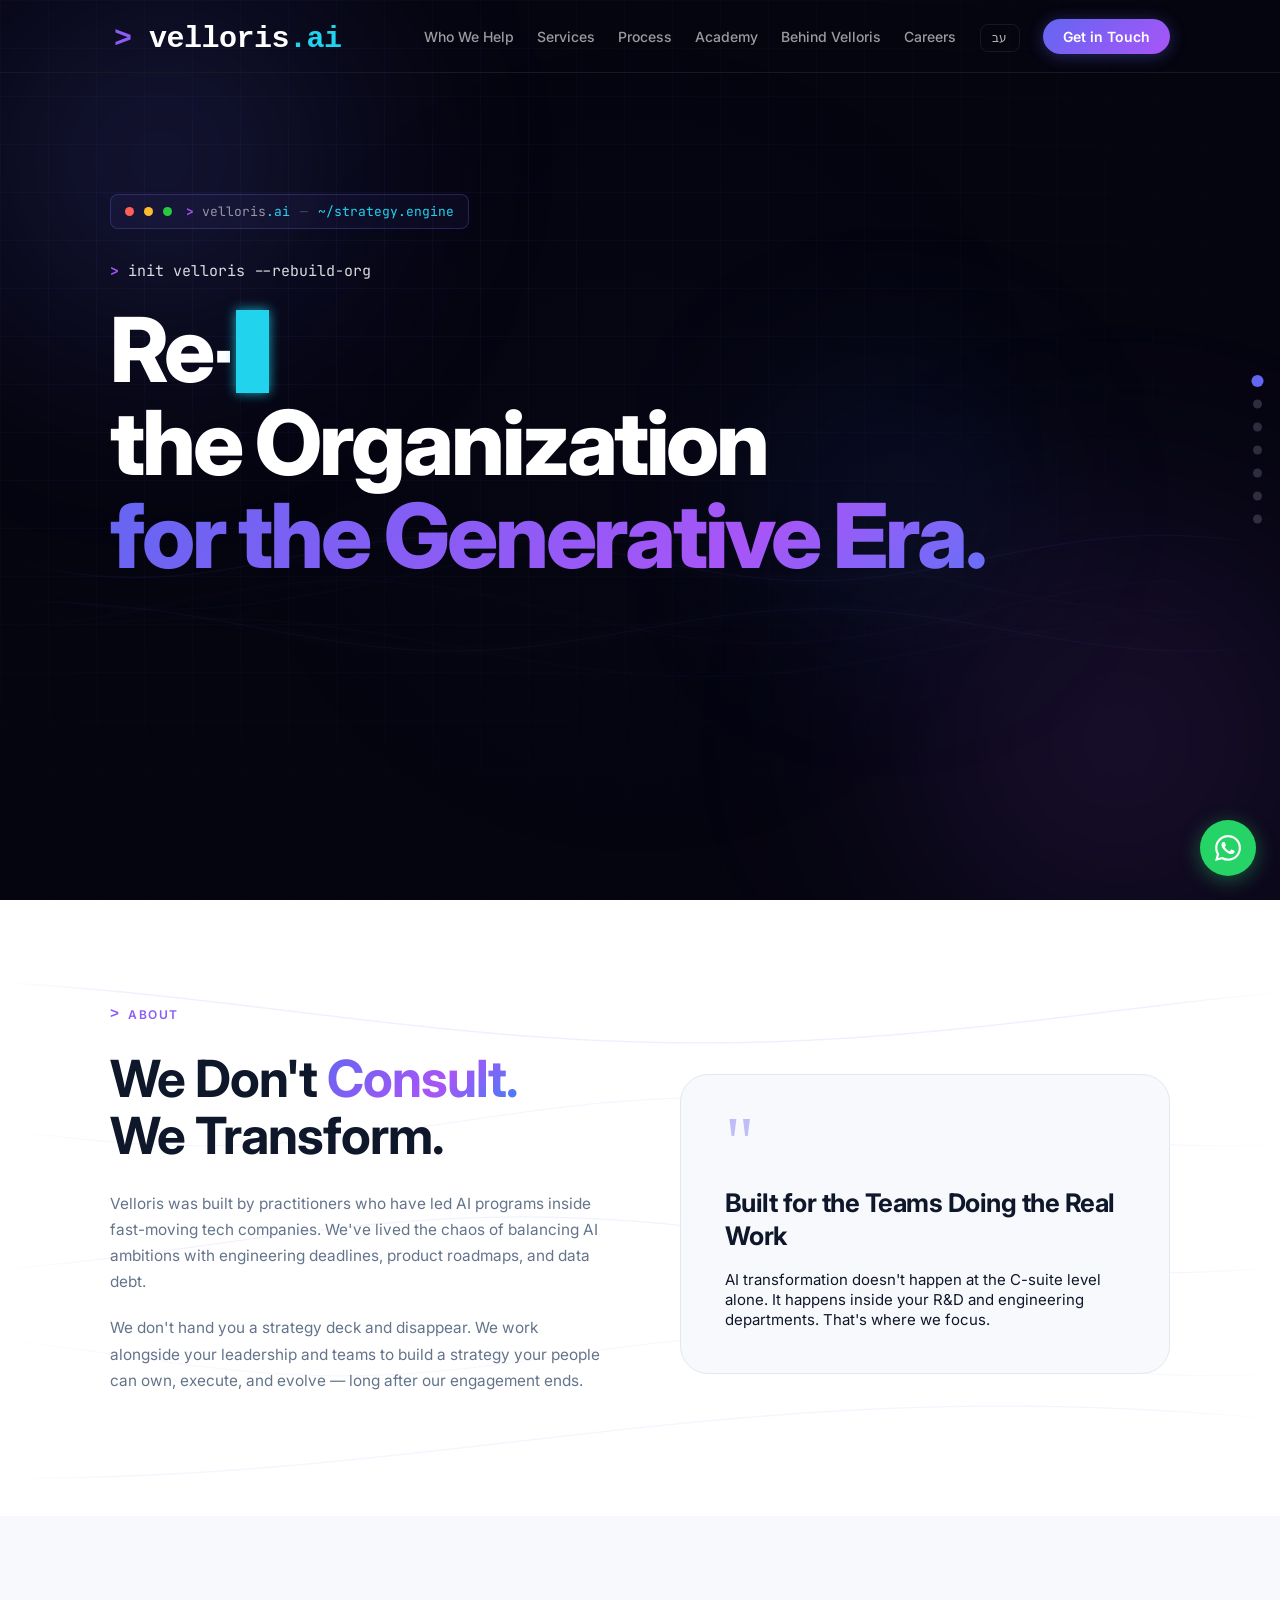
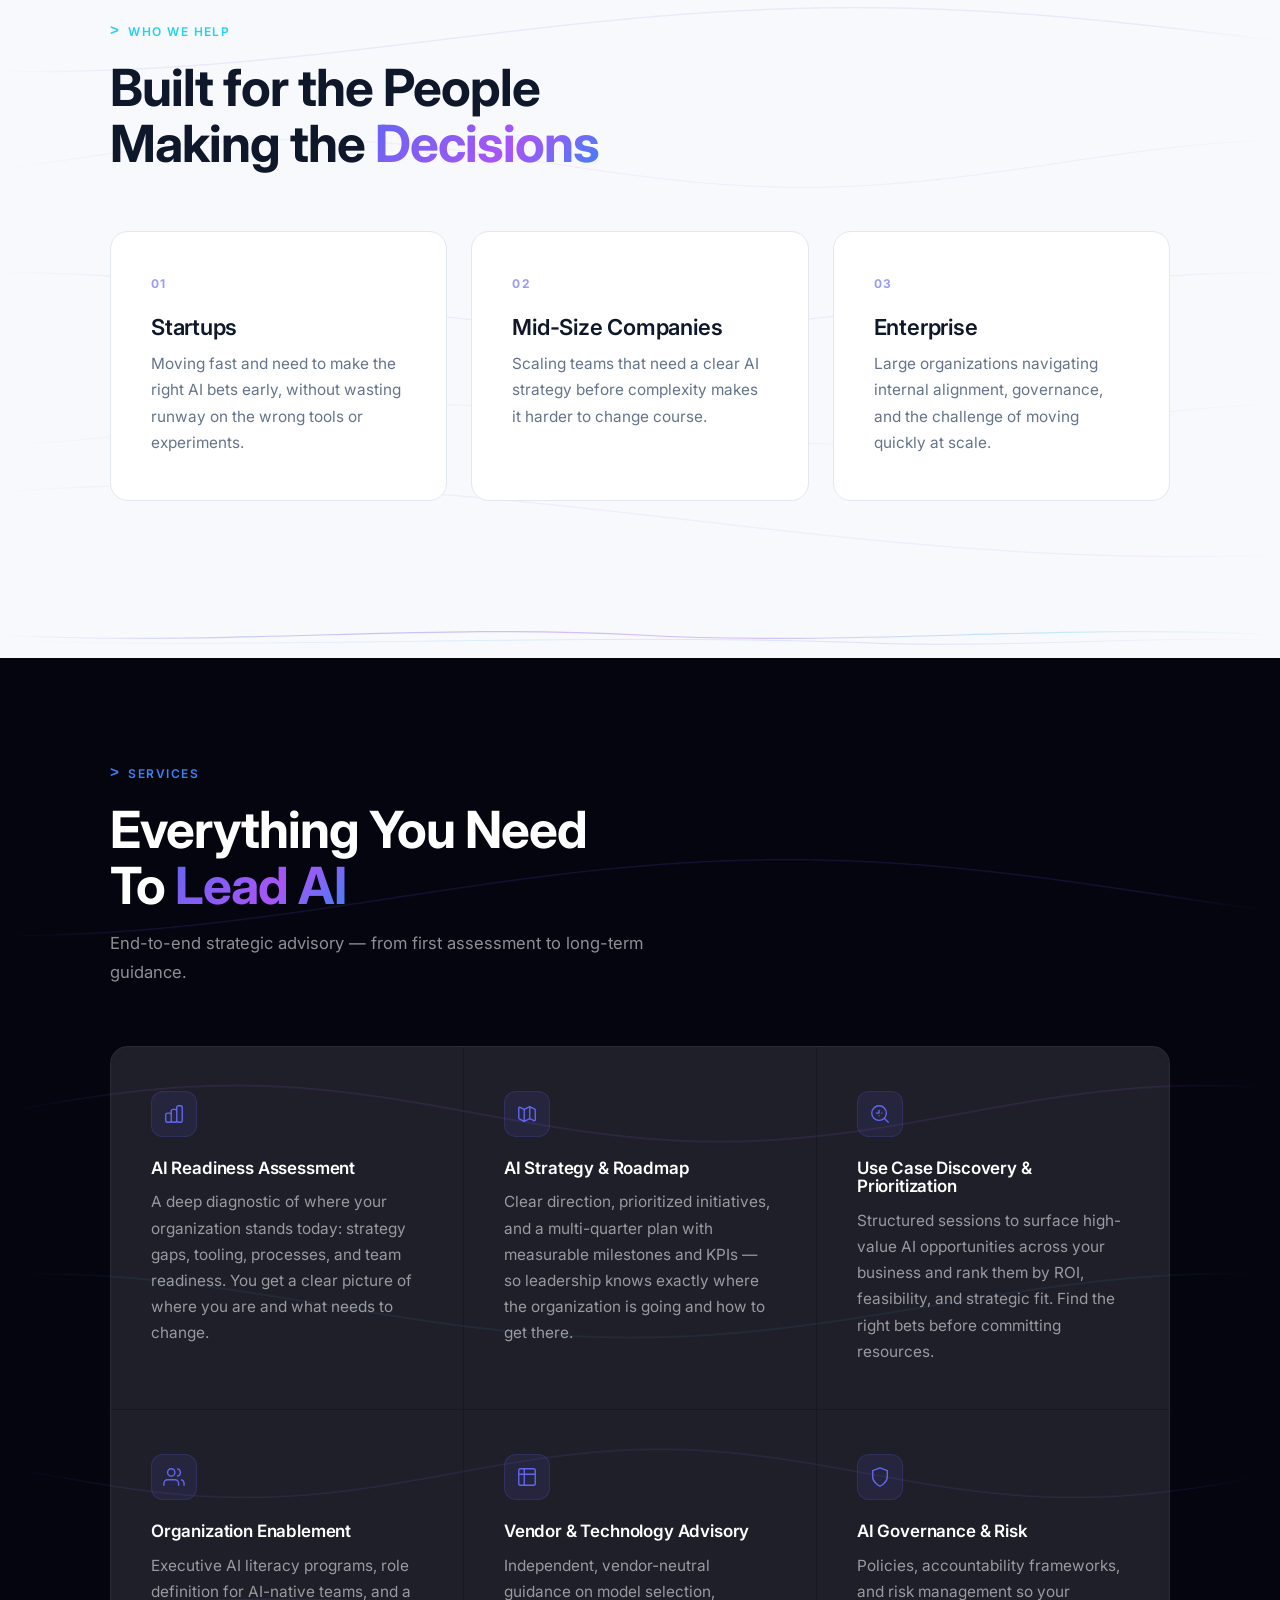
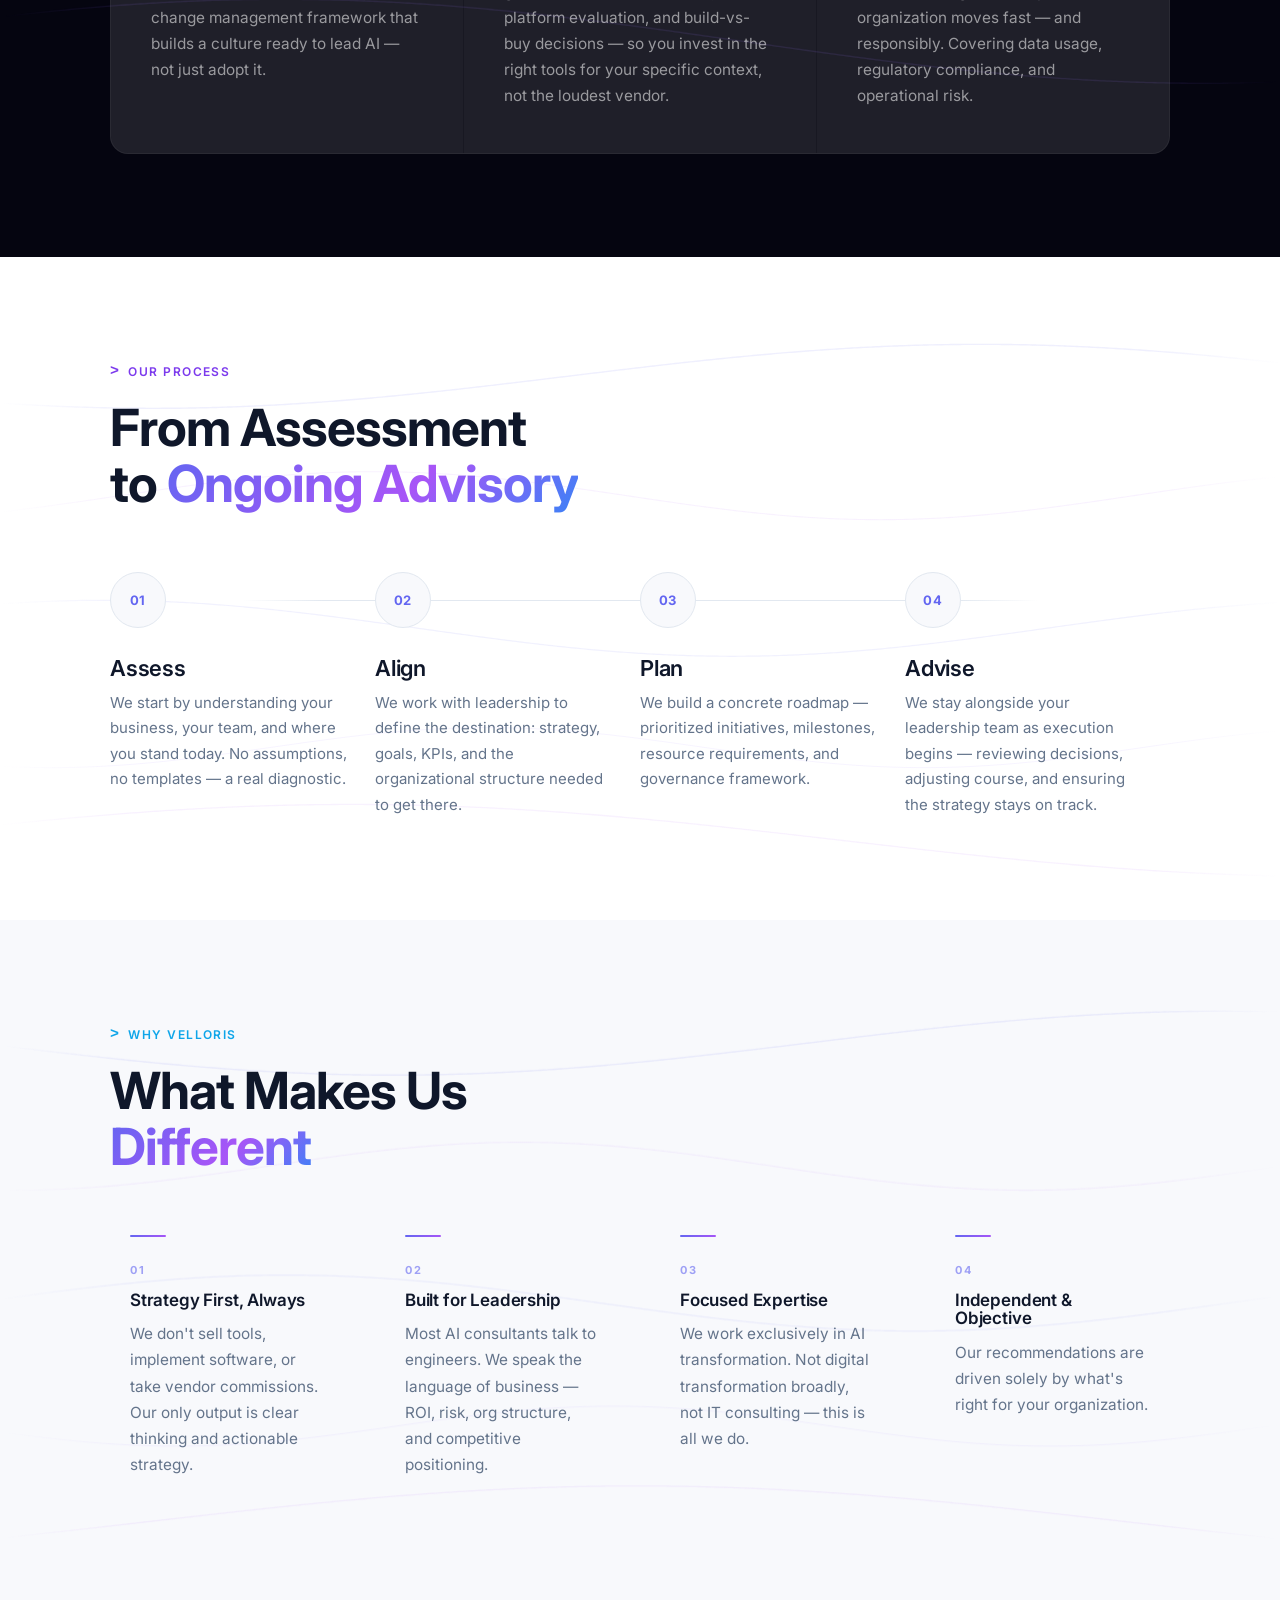
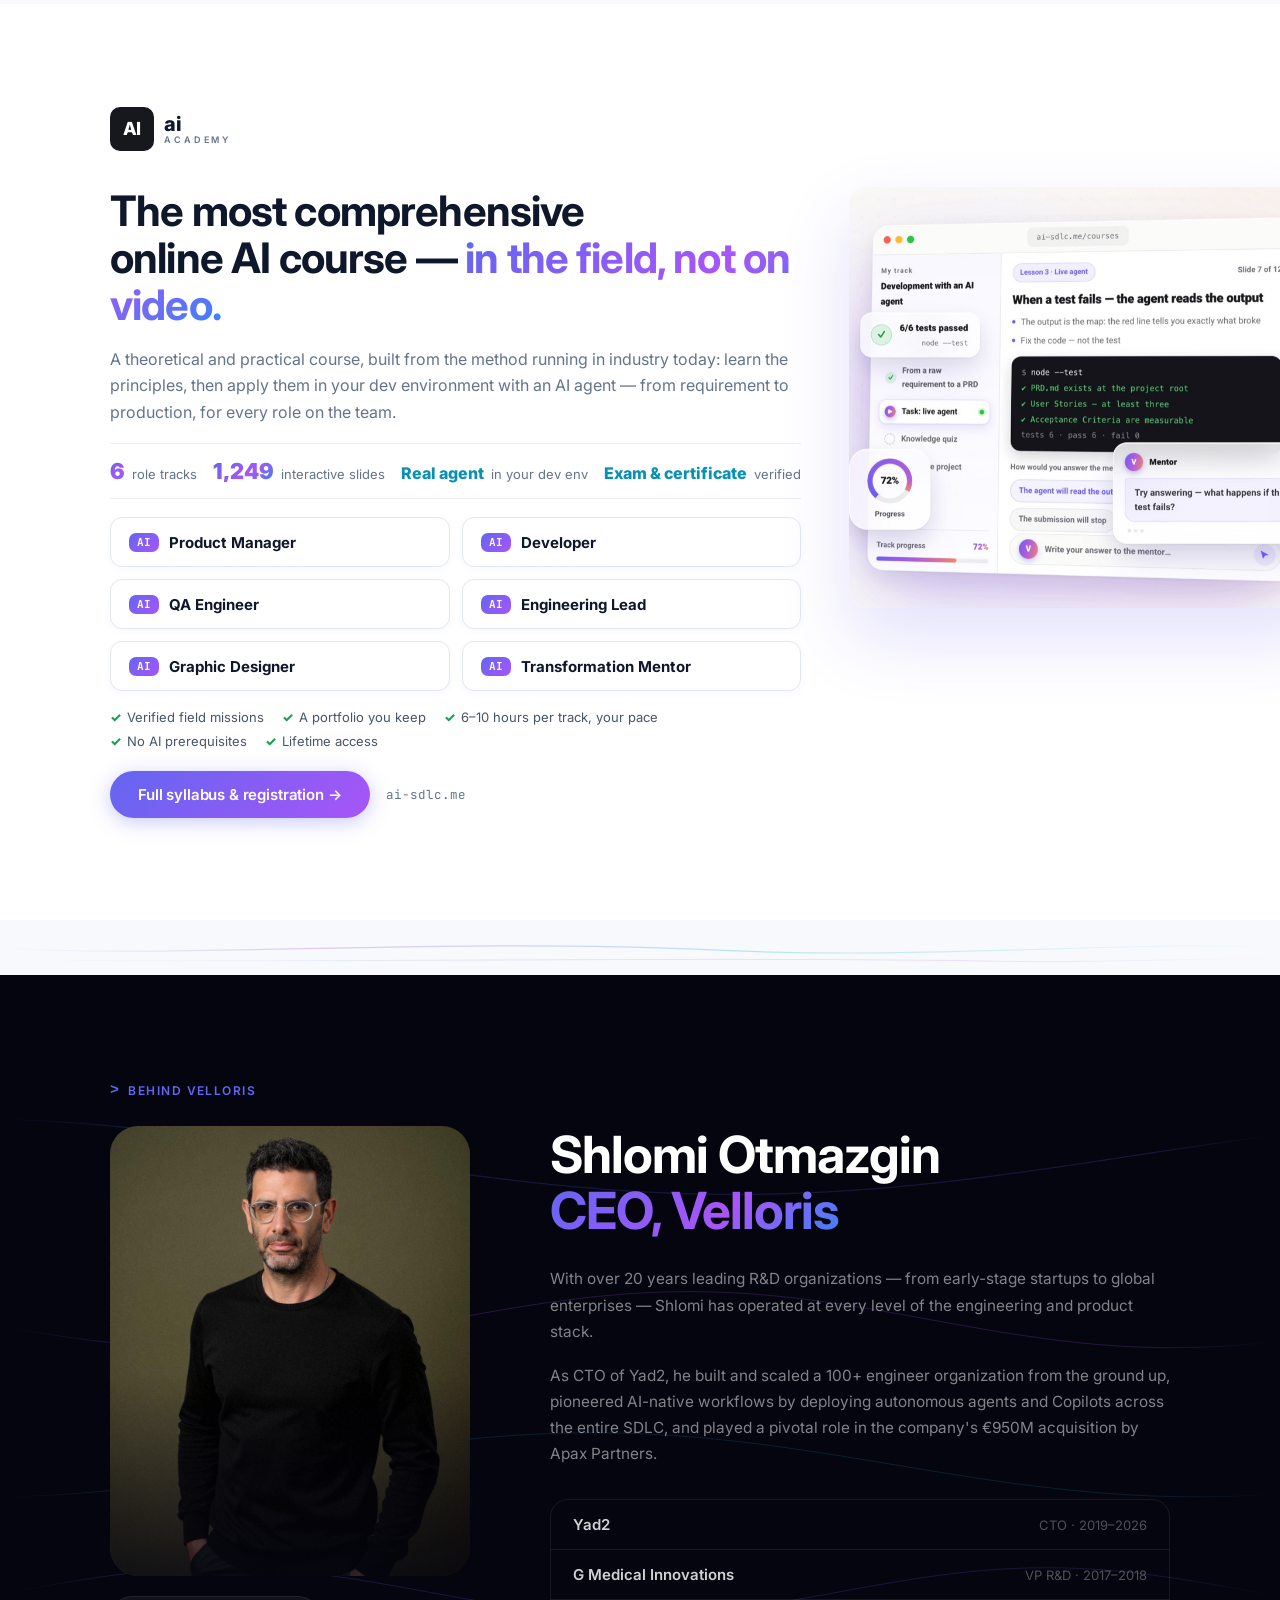
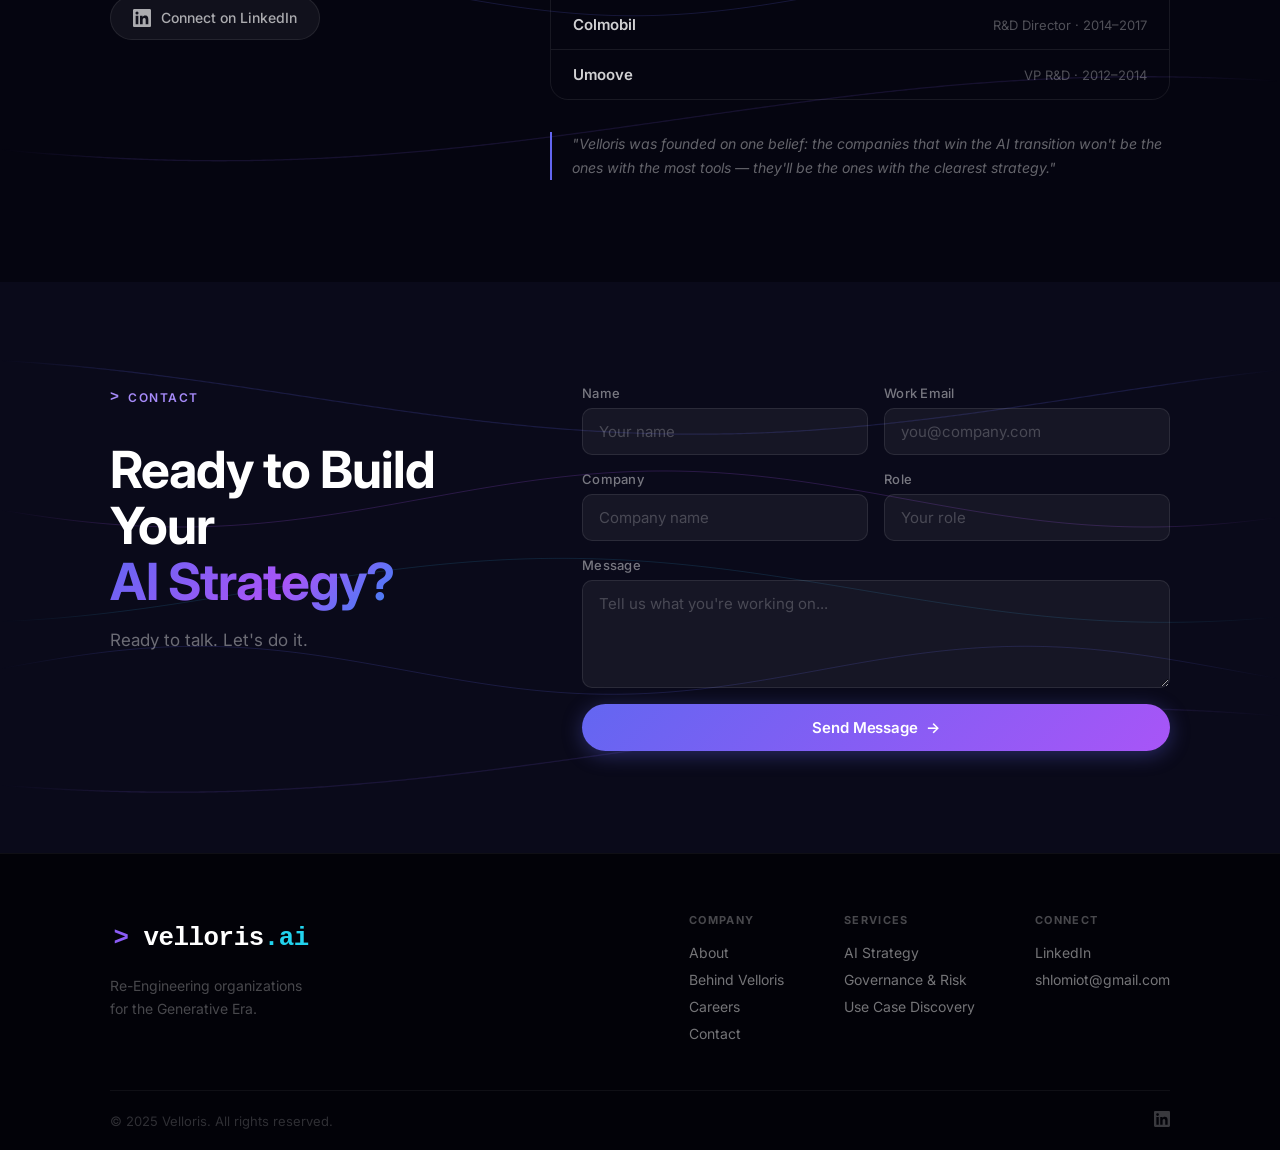
==== commit 770737fc: "Add Careers nav tab, remove About tab Careers page is live and worth surfacing directly in the nav o" ====
--- a/index.html
+++ b/index.html
@@ -31,12 +31,12 @@
       </a>
 
       <ul class="nav-links" id="navLinks">
-        <li><a href="#about" class="nav-link">About</a></li>
         <li><a href="#serve" class="nav-link">Who We Help</a></li>
         <li><a href="#services" class="nav-link">Services</a></li>
         <li><a href="#process" class="nav-link">Process</a></li>
         <li><a href="#academy" class="nav-link">Academy</a></li>
         <li><a href="#team" class="nav-link">Behind Velloris</a></li>
+        <li><a href="careers/" class="nav-link">Careers</a></li>
         <li><a href="index.he.html" class="nav-link nav-lang">עב</a></li>
         <li><a href="#contact" class="nav-link nav-cta">Get in Touch</a></li>
       </ul>
@@ -48,12 +48,12 @@
 
     <div class="mobile-menu" id="mobileMenu">
       <ul>
-        <li><a href="#about" class="mobile-link">About</a></li>
         <li><a href="#serve" class="mobile-link">Who We Help</a></li>
         <li><a href="#services" class="mobile-link">Services</a></li>
         <li><a href="#process" class="mobile-link">Process</a></li>
         <li><a href="#academy" class="mobile-link">Academy</a></li>
         <li><a href="#team" class="mobile-link">Behind Velloris</a></li>
+        <li><a href="careers/" class="mobile-link">Careers</a></li>
         <li><a href="index.he.html" class="mobile-link">עב</a></li>
         <li><a href="#contact" class="mobile-link mobile-link--cta">Get in Touch</a></li>
       </ul>
